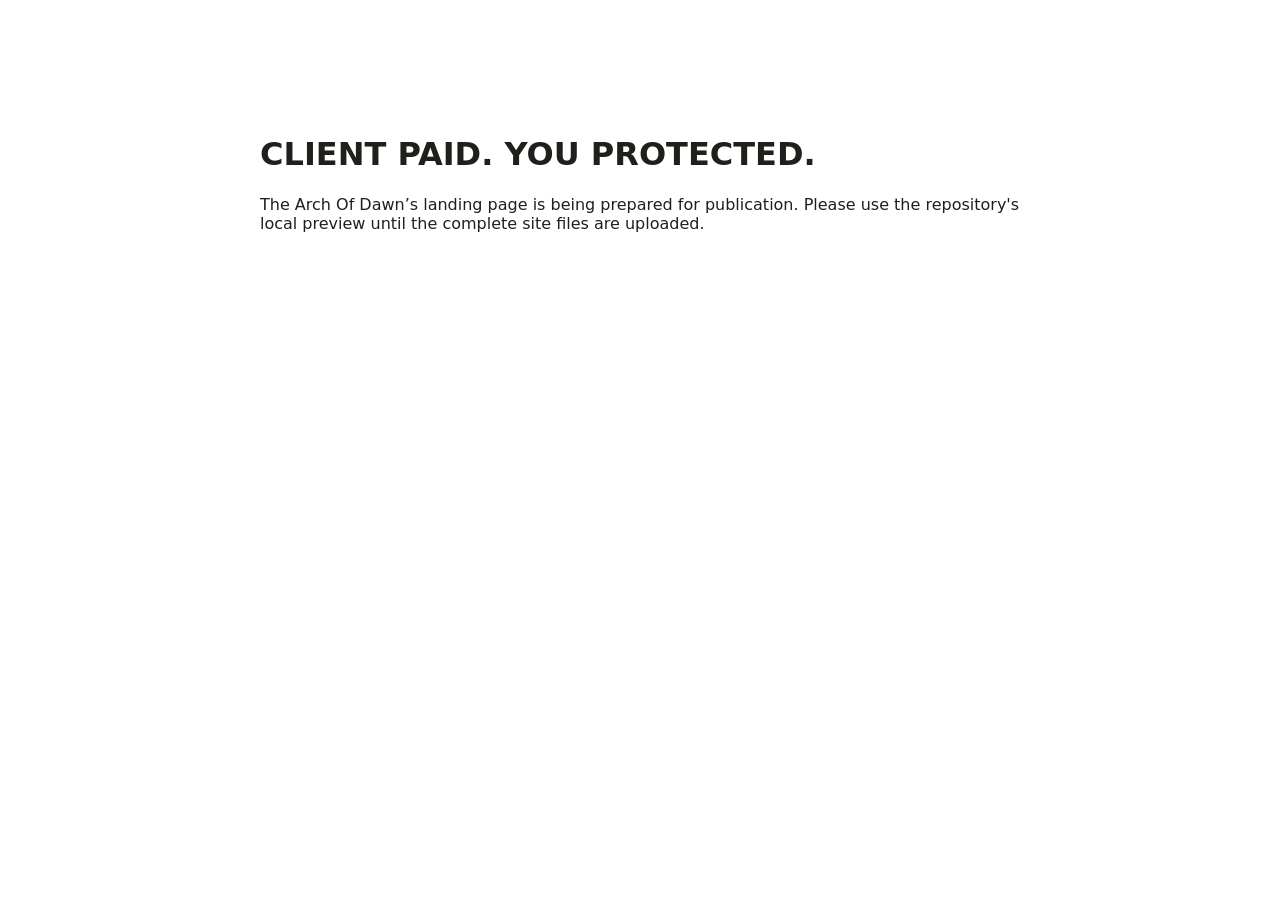
==== public/index.html @ 4920f7f8 "Add temporary landing page shell" ====
<!doctype html>
<html lang="en-IN"><head><meta charset="utf-8"><meta name="viewport" content="width=device-width,initial-scale=1"><meta name="theme-color" content="#211f1c"><meta name="robots" content="noindex,nofollow"><title>CLIENT PAID. YOU PROTECTED. | The Arch Of Dawn</title><meta name="description" content="A practical payment and scope-creep toolkit for Indian freelancers. Preview only until checkout and policies are configured."><link rel="icon" href="assets/favicon.svg" type="image/svg+xml"><link rel="stylesheet" href="styles.css"></head><body><main style="max-width:760px;margin:10vh auto;padding:24px;font-family:system-ui;color:#211f1c"><h1>CLIENT PAID. YOU PROTECTED.</h1><p>The Arch Of Dawn’s landing page is being prepared for publication. Please use the repository's local preview until the complete site files are uploaded.</p></main></body></html>
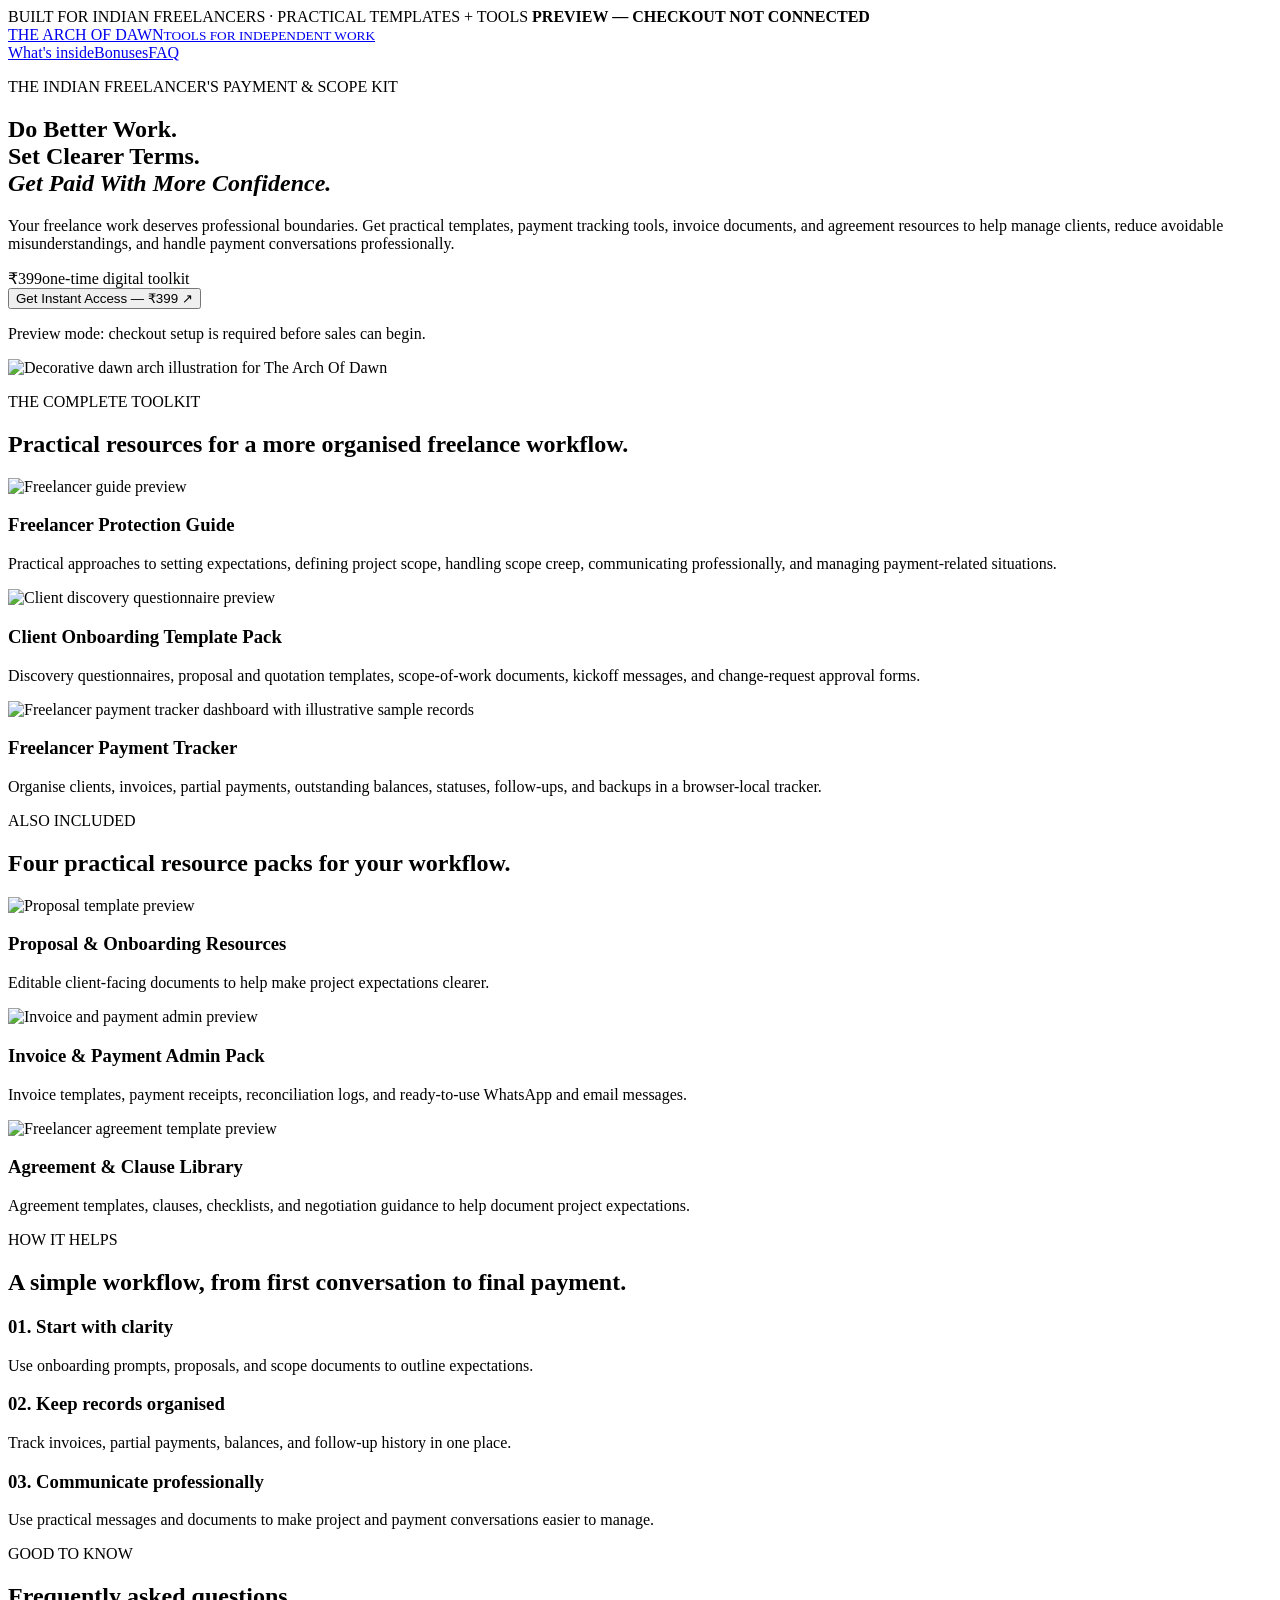
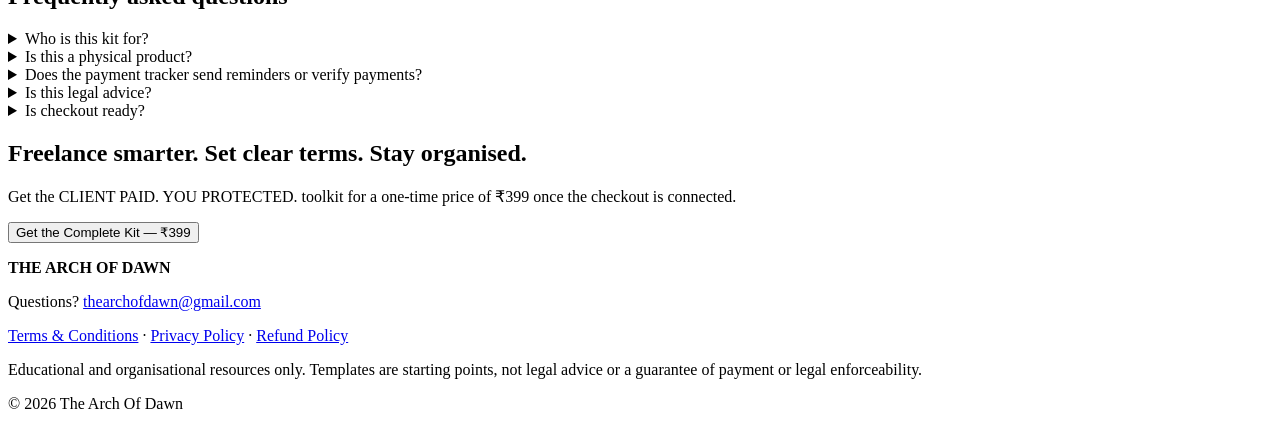
==== commit 024ebfb6: "Publish sales landing page structure and product content" ====
--- a/public/index.html
+++ b/public/index.html
@@ -1,2 +1,2 @@
 <!doctype html>
-<html lang="en-IN"><head><meta charset="utf-8"><meta name="viewport" content="width=device-width,initial-scale=1"><meta name="theme-color" content="#211f1c"><meta name="robots" content="noindex,nofollow"><title>CLIENT PAID. YOU PROTECTED. | The Arch Of Dawn</title><meta name="description" content="A practical payment and scope-creep toolkit for Indian freelancers. Preview only until checkout and policies are configured."><link rel="icon" href="assets/favicon.svg" type="image/svg+xml"><link rel="stylesheet" href="styles.css"></head><body><main style="max-width:760px;margin:10vh auto;padding:24px;font-family:system-ui;color:#211f1c"><h1>CLIENT PAID. YOU PROTECTED.</h1><p>The Arch Of Dawn’s landing page is being prepared for publication. Please use the repository's local preview until the complete site files are uploaded.</p></main></body></html>
+<html lang="en-IN"><head><meta charset="utf-8"><meta name="viewport" content="width=device-width, initial-scale=1"><meta name="theme-color" content="#211f1c"><meta name="robots" content="noindex, nofollow"><meta name="description" content="Practical payment and scope tools for Indian freelancers: a guide, editable templates, a local-first tracker, invoices and agreement resources. ₹399."><title>CLIENT PAID. YOU PROTECTED. | The Arch Of Dawn</title><link rel="icon" href="assets/favicon.svg" type="image/svg+xml"><link rel="stylesheet" href="styles.css"><script src="app.js" defer></script></head><body><div class="announcement">BUILT FOR INDIAN FREELANCERS · PRACTICAL TEMPLATES + TOOLS <strong>PREVIEW — CHECKOUT NOT CONNECTED</strong></div><header class="site-header"><div class="container nav-wrap"><a class="wordmark" href="#top"><span class="wordmark-text"><span>THE ARCH OF DAWN</span><small>TOOLS FOR INDEPENDENT WORK</small></span></a><nav class="primary-nav"><a href="#inside">What's inside</a><a href="#bonuses">Bonuses</a><a href="#faq">FAQ</a></nav></div></header><main id="top"><section class="hero section-paper"><div class="container hero-grid"><div class="hero-copy"><p class="eyebrow">THE INDIAN FREELANCER'S PAYMENT &amp; SCOPE KIT</p><h1>Do Better Work.<br>Set Clearer Terms.<br><em>Get Paid With More Confidence.</em></h1><p class="hero-lede">Your freelance work deserves professional boundaries. Get practical templates, payment tracking tools, invoice documents, and agreement resources to help manage clients, reduce avoidable misunderstandings, and handle payment conversations professionally.</p><div class="price-line"><span class="price">₹399</span><span class="price-caption">one-time digital toolkit</span></div><button class="button button-amber" type="button" data-purchase>Get Instant Access — ₹399 ↗</button><p class="checkout-note">Preview mode: checkout setup is required before sales can begin.</p></div><div class="hero-art"><img src="assets/dawn-arch-hero.webp" alt="Decorative dawn arch illustration for The Arch Of Dawn" loading="eager"></div></div></section><section class="section-paper" id="inside"><div class="container"><p class="eyebrow">THE COMPLETE TOOLKIT</p><h2>Practical resources for a more organised freelance workflow.</h2><div class="product-grid"><article class="product-card"><img src="assets/ebook-cover-01.webp" alt="Freelancer guide preview" loading="lazy"><h3>Freelancer Protection Guide</h3><p>Practical approaches to setting expectations, defining project scope, handling scope creep, communicating professionally, and managing payment-related situations.</p></article><article class="product-card"><img src="assets/discovery-1.webp" alt="Client discovery questionnaire preview" loading="lazy"><h3>Client Onboarding Template Pack</h3><p>Discovery questionnaires, proposal and quotation templates, scope-of-work documents, kickoff messages, and change-request approval forms.</p></article><article class="product-card"><img src="assets/tracker-dashboard.webp" alt="Freelancer payment tracker dashboard with illustrative sample records" loading="lazy"><h3>Freelancer Payment Tracker</h3><p>Organise clients, invoices, partial payments, outstanding balances, statuses, follow-ups, and backups in a browser-local tracker.</p></article></div></div></section><section class="section-paper" id="bonuses"><div class="container"><p class="eyebrow">ALSO INCLUDED</p><h2>Four practical resource packs for your workflow.</h2><div class="product-grid"><article class="product-card"><img src="assets/proposal-1.webp" alt="Proposal template preview" loading="lazy"><h3>Proposal &amp; Onboarding Resources</h3><p>Editable client-facing documents to help make project expectations clearer.</p></article><article class="product-card"><img src="assets/invoice-1.webp" alt="Invoice and payment admin preview" loading="lazy"><h3>Invoice &amp; Payment Admin Pack</h3><p>Invoice templates, payment receipts, reconciliation logs, and ready-to-use WhatsApp and email messages.</p></article><article class="product-card"><img src="assets/agreement-1.webp" alt="Freelancer agreement template preview" loading="lazy"><h3>Agreement &amp; Clause Library</h3><p>Agreement templates, clauses, checklists, and negotiation guidance to help document project expectations.</p></article></div></div></section><section class="section-paper"><div class="container"><p class="eyebrow">HOW IT HELPS</p><h2>A simple workflow, from first conversation to final payment.</h2><div class="steps"><article><h3>01. Start with clarity</h3><p>Use onboarding prompts, proposals, and scope documents to outline expectations.</p></article><article><h3>02. Keep records organised</h3><p>Track invoices, partial payments, balances, and follow-up history in one place.</p></article><article><h3>03. Communicate professionally</h3><p>Use practical messages and documents to make project and payment conversations easier to manage.</p></article></div></div></section><section class="section-paper" id="faq"><div class="container"><p class="eyebrow">GOOD TO KNOW</p><h2>Frequently asked questions</h2><details><summary>Who is this kit for?</summary><p>Indian freelancers and independent service providers who want a more structured approach to client communication, scope, invoices, and payment records.</p></details><details><summary>Is this a physical product?</summary><p>No. This is a digital toolkit intended for download after a verified purchase flow has been set up.</p></details><details><summary>Does the payment tracker send reminders or verify payments?</summary><p>No. It helps you record information and prepare reminder text. It does not send messages, verify payments, or provide cloud sync.</p></details><details><summary>Is this legal advice?</summary><p>No. Agreement templates and clause resources are educational starting points, not personalised legal advice or a guarantee of enforceability.</p></details><details><summary>Is checkout ready?</summary><p>Not yet. The landing page is a preview while the hosted checkout, delivery process, and policies are being configured. Do not attempt to purchase through this preview.</p></details></div></section><section class="final-cta section-paper"><div class="container"><h2>Freelance smarter. Set clear terms. Stay organised.</h2><p>Get the CLIENT PAID. YOU PROTECTED. toolkit for a one-time price of ₹399 once the checkout is connected.</p><button class="button button-amber" type="button" data-purchase>Get the Complete Kit — ₹399</button></div></section></main><footer class="site-footer"><div class="container"><p><strong>THE ARCH OF DAWN</strong></p><p>Questions? <a href="mailto:thearchofdawn@gmail.com">thearchofdawn@gmail.com</a></p><p><a href="policies/terms.html">Terms &amp; Conditions</a> · <a href="policies/privacy.html">Privacy Policy</a> · <a href="policies/refunds.html">Refund Policy</a></p><p class="small">Educational and organisational resources only. Templates are starting points, not legal advice or a guarantee of payment or legal enforceability.</p><p class="small">© 2026 The Arch Of Dawn</p></div></footer></body></html>
--- a/public/styles.css
+++ b/public/styles.css
@@ -0,0 +1 @@
+/* Temporary publication shell; complete website assets will replace this file. */
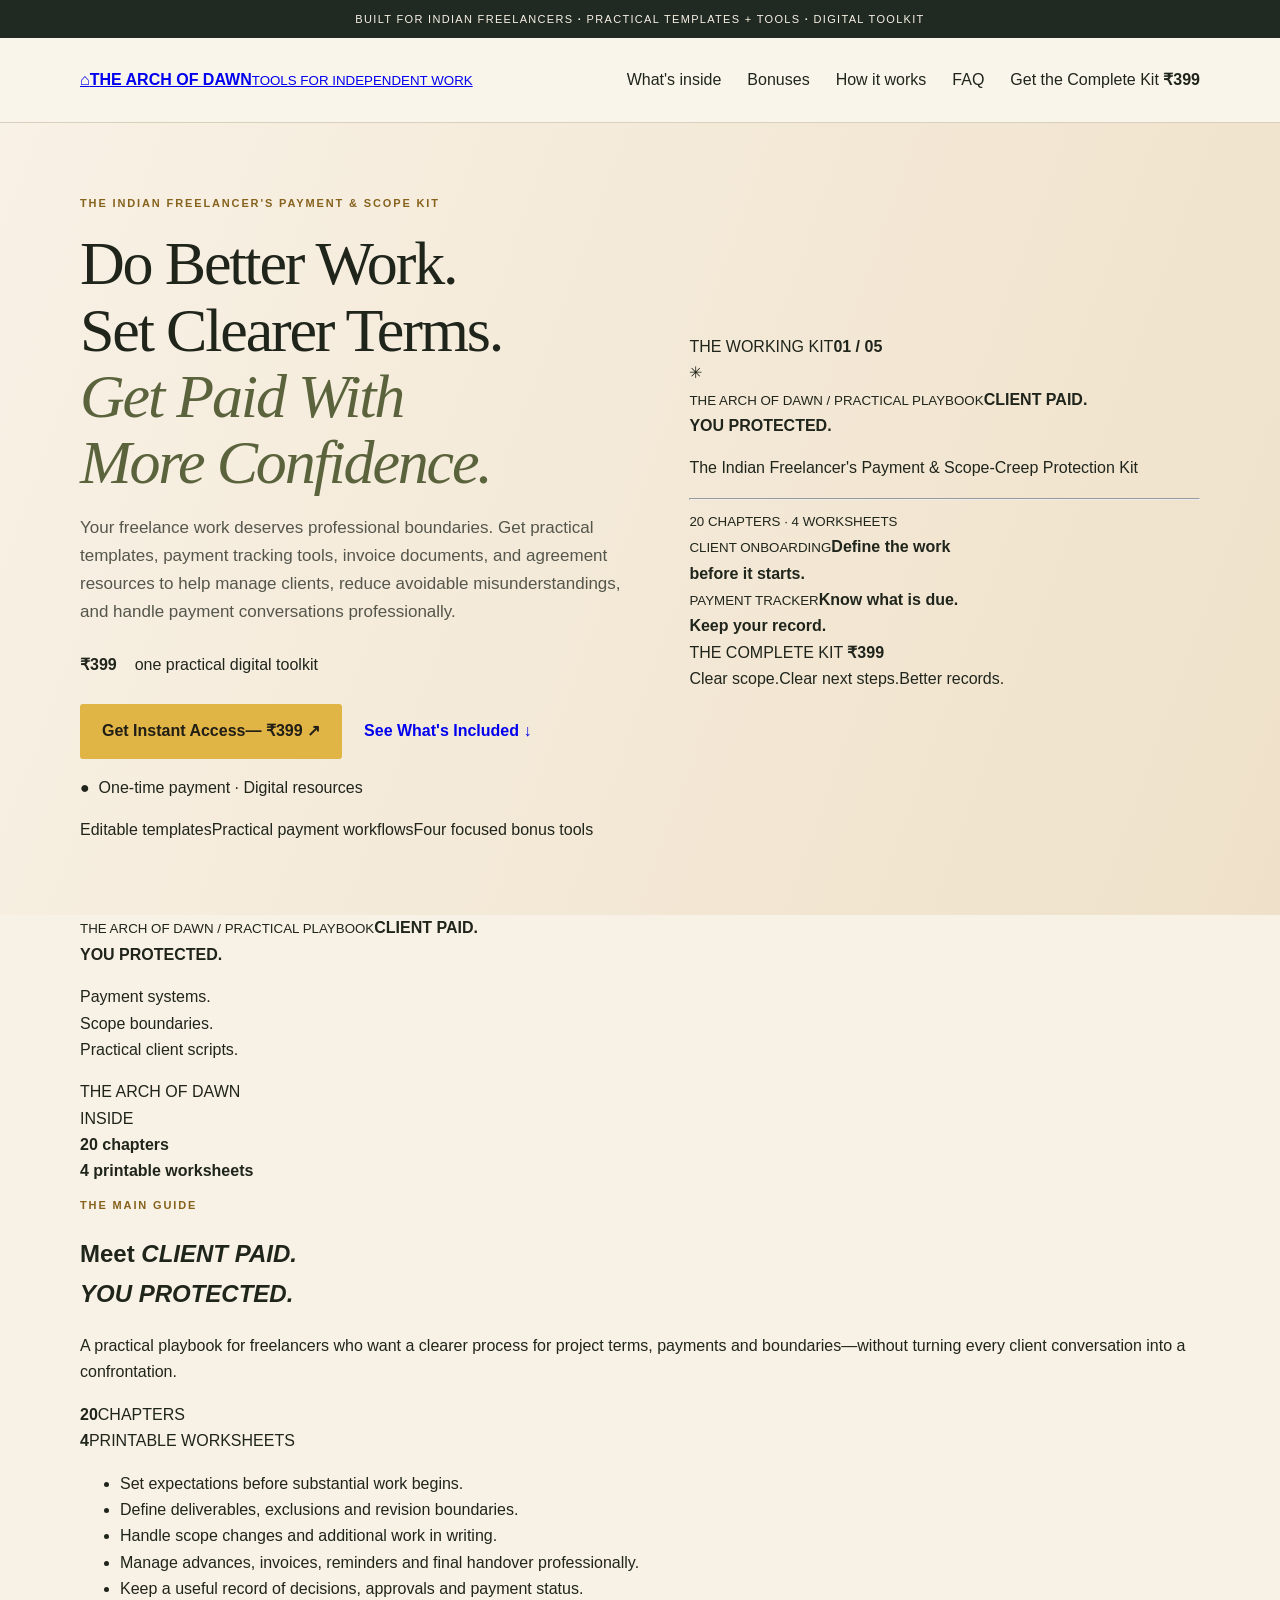
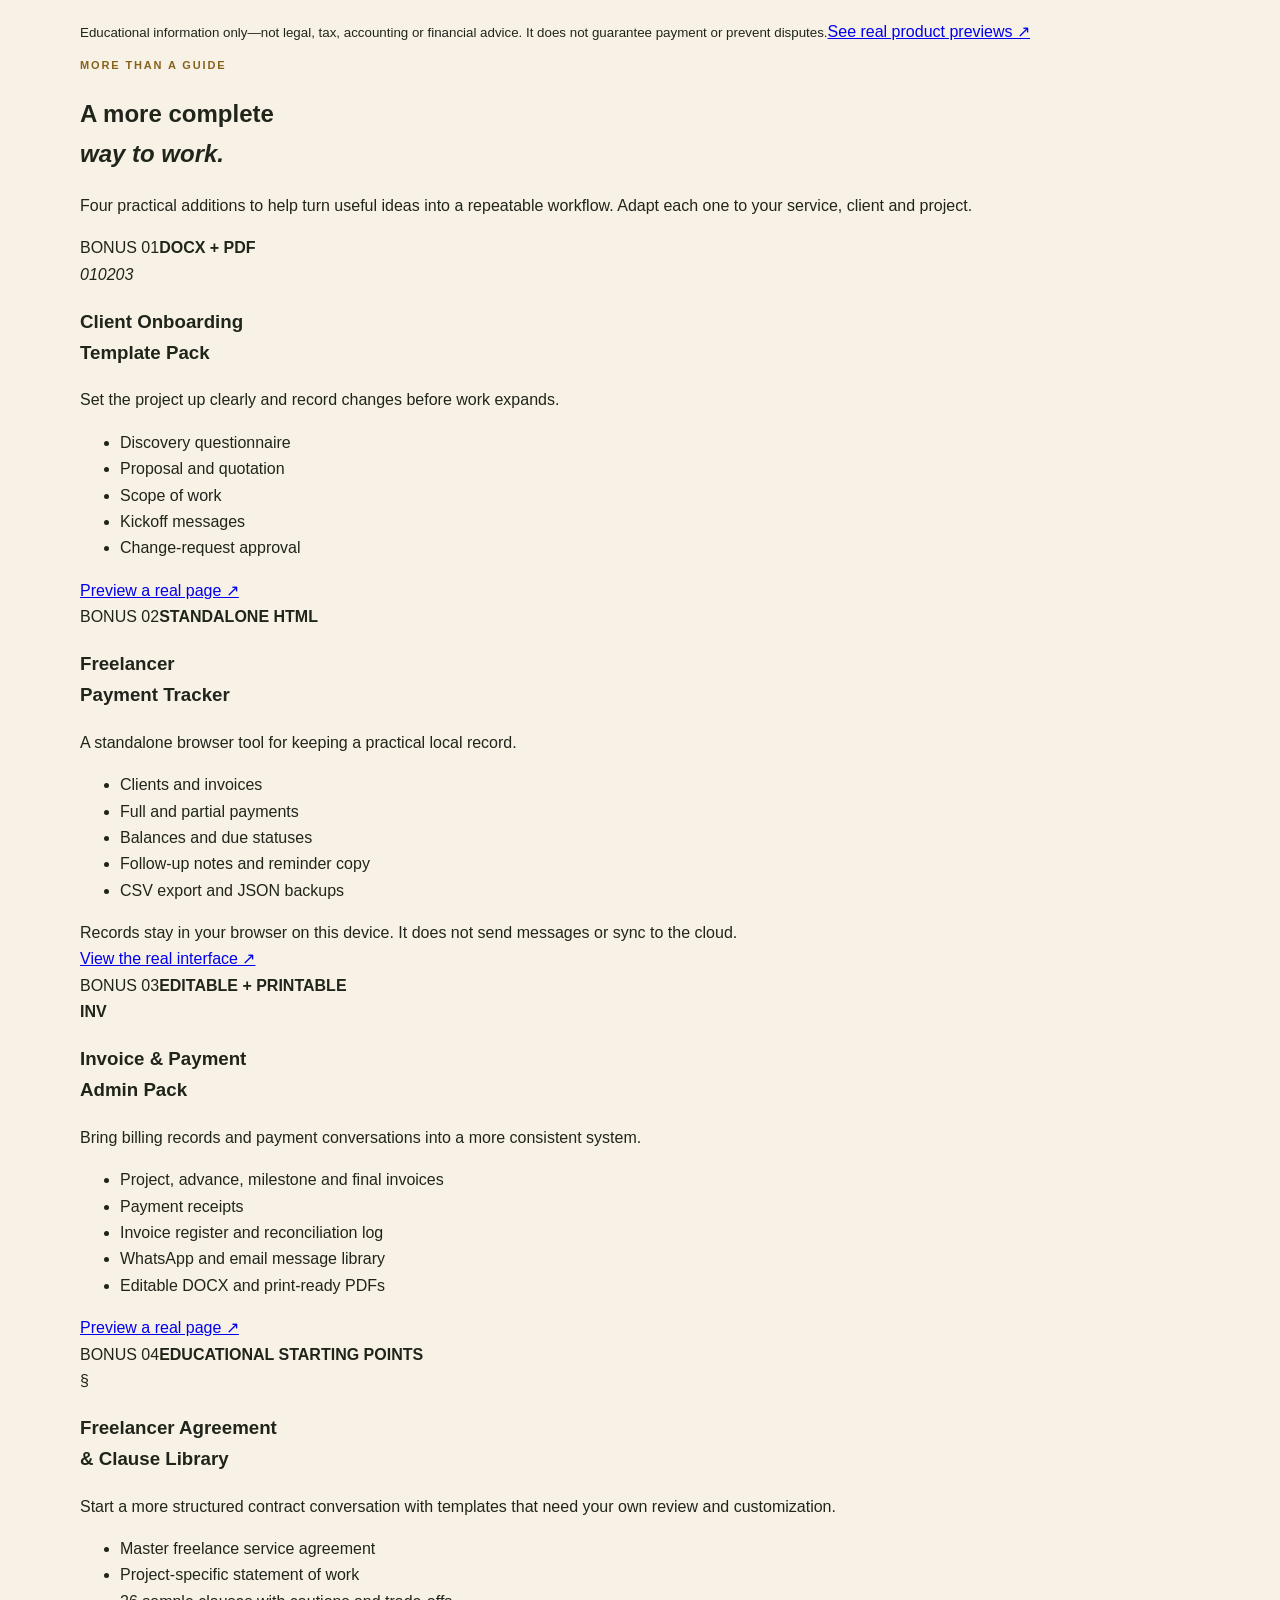
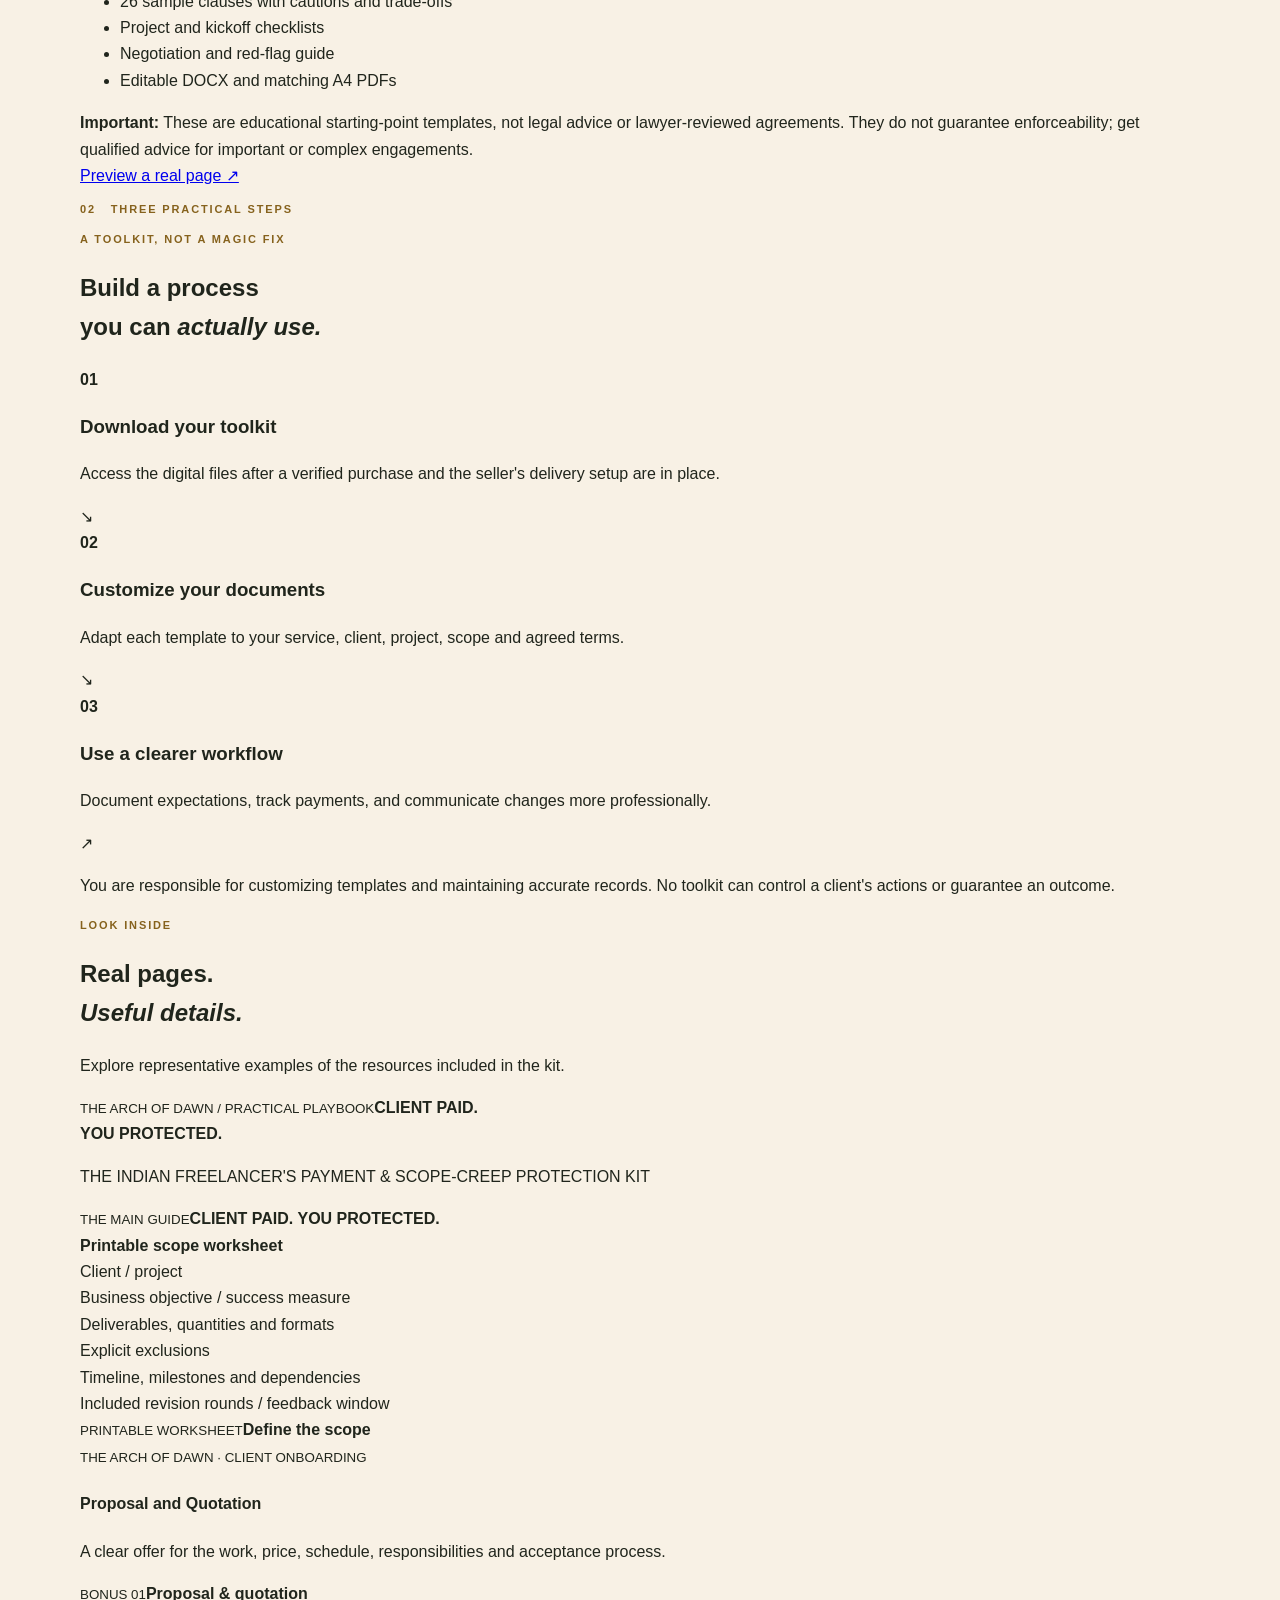
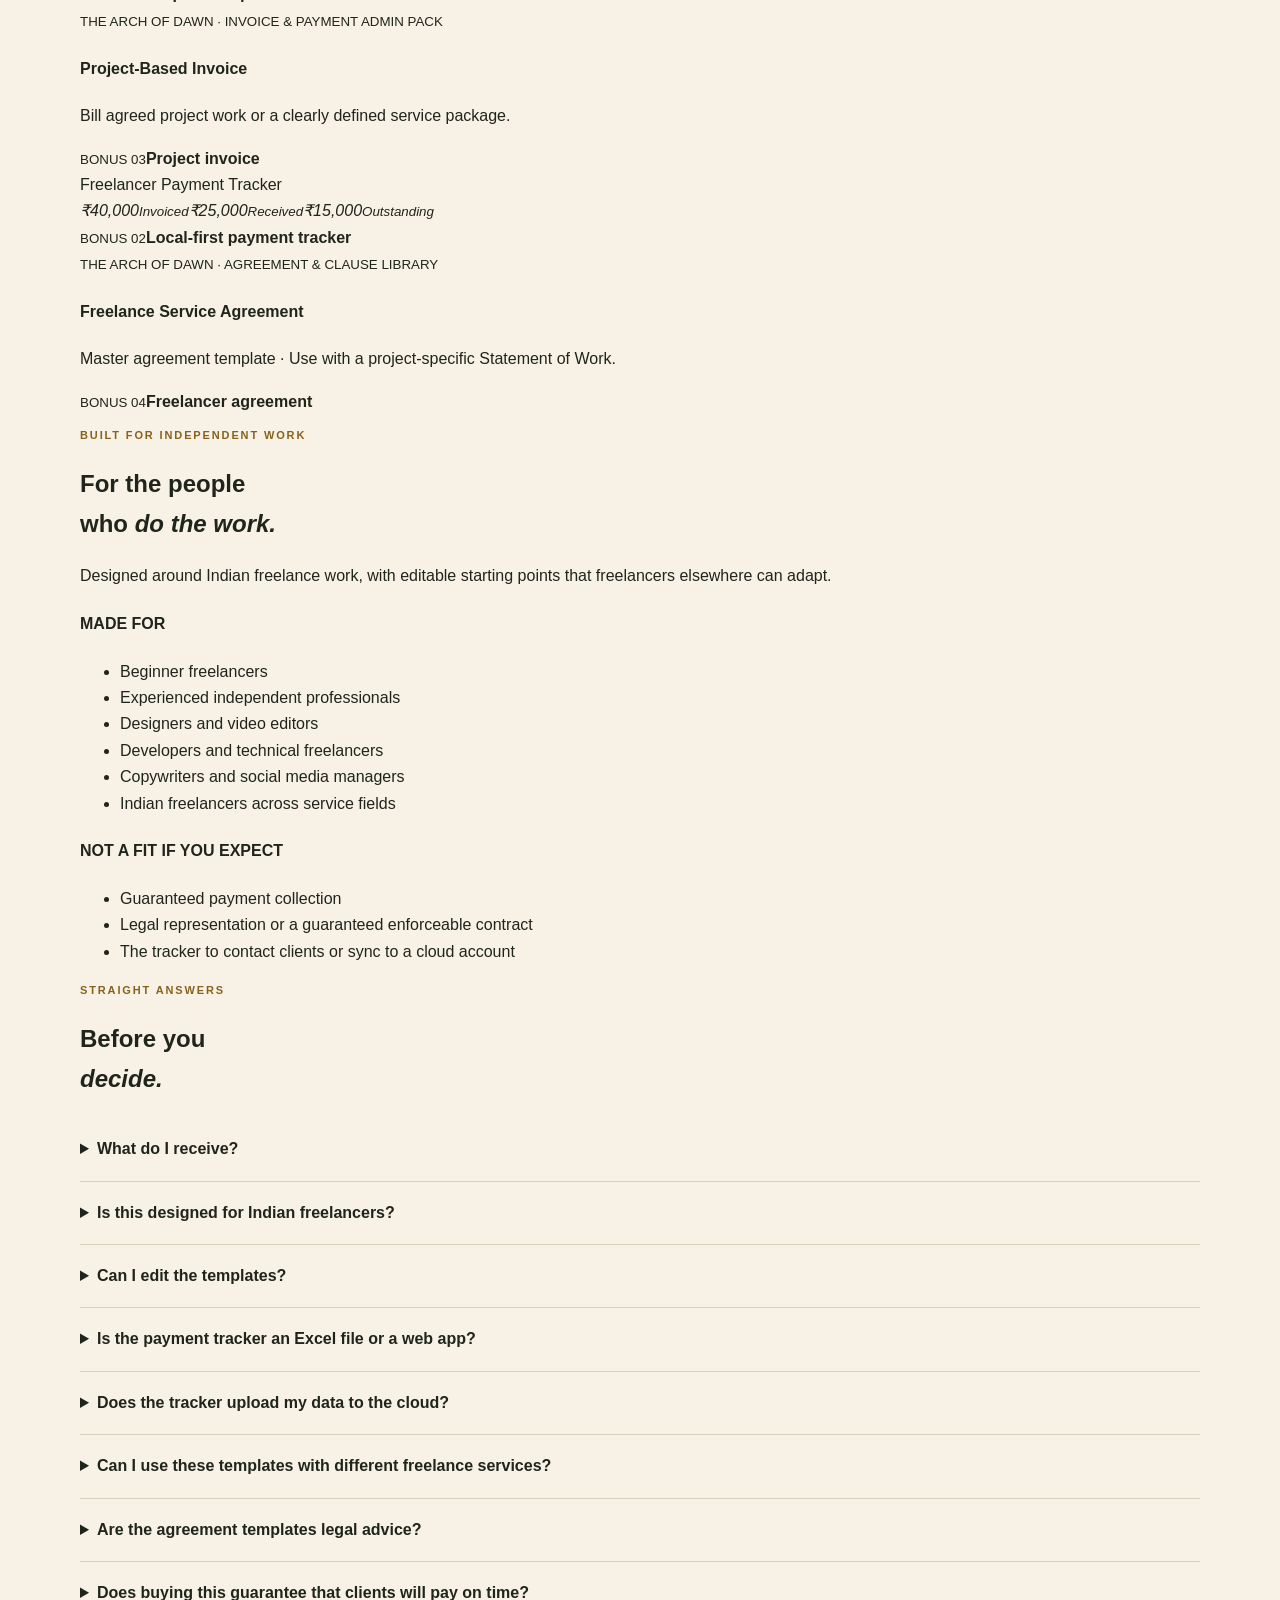
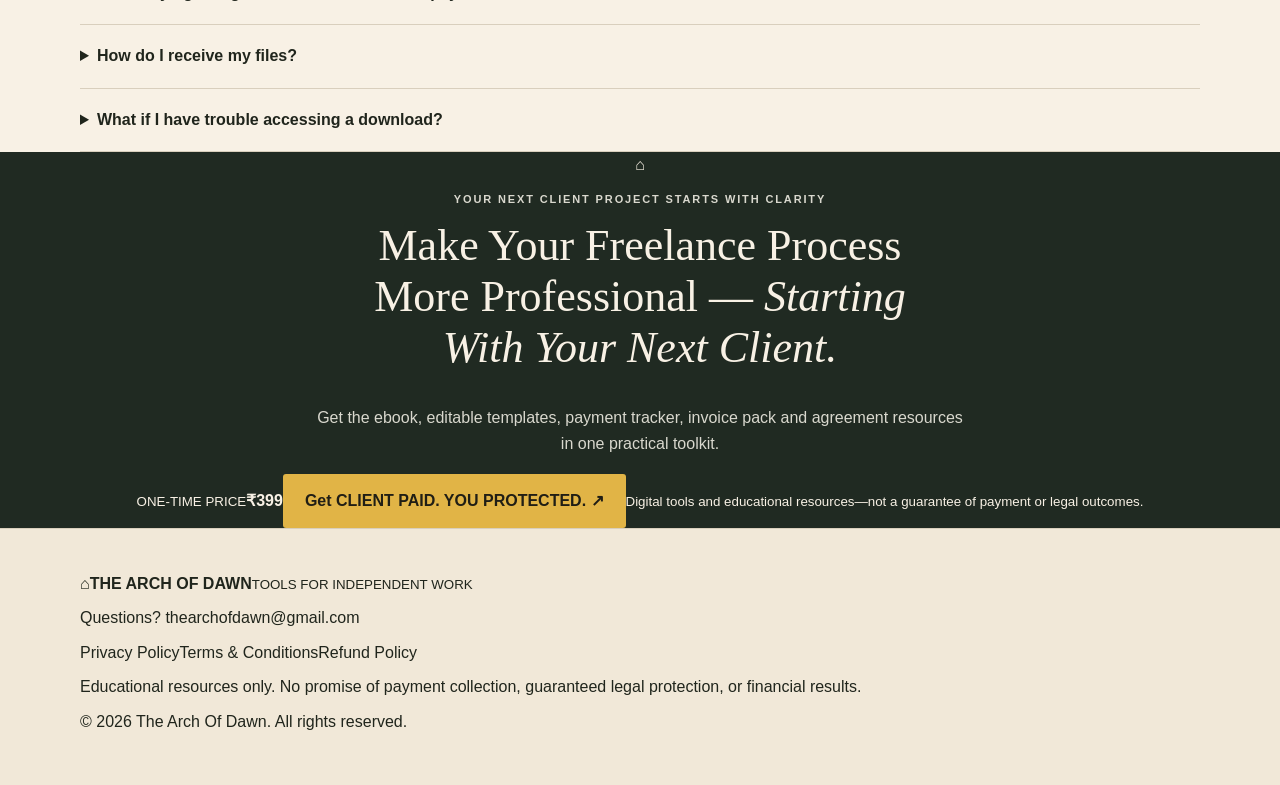
==== commit 7fbf8096: "Rebuild landing page to match Manus design" ====
--- a/public/index.html
+++ b/public/index.html
@@ -1,2 +1,37 @@
 <!doctype html>
-<html lang="en-IN"><head><meta charset="utf-8"><meta name="viewport" content="width=device-width, initial-scale=1"><meta name="theme-color" content="#211f1c"><meta name="robots" content="noindex, nofollow"><meta name="description" content="Practical payment and scope tools for Indian freelancers: a guide, editable templates, a local-first tracker, invoices and agreement resources. ₹399."><title>CLIENT PAID. YOU PROTECTED. | The Arch Of Dawn</title><link rel="icon" href="assets/favicon.svg" type="image/svg+xml"><link rel="stylesheet" href="styles.css"><script src="app.js" defer></script></head><body><div class="announcement">BUILT FOR INDIAN FREELANCERS · PRACTICAL TEMPLATES + TOOLS <strong>PREVIEW — CHECKOUT NOT CONNECTED</strong></div><header class="site-header"><div class="container nav-wrap"><a class="wordmark" href="#top"><span class="wordmark-text"><span>THE ARCH OF DAWN</span><small>TOOLS FOR INDEPENDENT WORK</small></span></a><nav class="primary-nav"><a href="#inside">What's inside</a><a href="#bonuses">Bonuses</a><a href="#faq">FAQ</a></nav></div></header><main id="top"><section class="hero section-paper"><div class="container hero-grid"><div class="hero-copy"><p class="eyebrow">THE INDIAN FREELANCER'S PAYMENT &amp; SCOPE KIT</p><h1>Do Better Work.<br>Set Clearer Terms.<br><em>Get Paid With More Confidence.</em></h1><p class="hero-lede">Your freelance work deserves professional boundaries. Get practical templates, payment tracking tools, invoice documents, and agreement resources to help manage clients, reduce avoidable misunderstandings, and handle payment conversations professionally.</p><div class="price-line"><span class="price">₹399</span><span class="price-caption">one-time digital toolkit</span></div><button class="button button-amber" type="button" data-purchase>Get Instant Access — ₹399 ↗</button><p class="checkout-note">Preview mode: checkout setup is required before sales can begin.</p></div><div class="hero-art"><img src="assets/dawn-arch-hero.webp" alt="Decorative dawn arch illustration for The Arch Of Dawn" loading="eager"></div></div></section><section class="section-paper" id="inside"><div class="container"><p class="eyebrow">THE COMPLETE TOOLKIT</p><h2>Practical resources for a more organised freelance workflow.</h2><div class="product-grid"><article class="product-card"><img src="assets/ebook-cover-01.webp" alt="Freelancer guide preview" loading="lazy"><h3>Freelancer Protection Guide</h3><p>Practical approaches to setting expectations, defining project scope, handling scope creep, communicating professionally, and managing payment-related situations.</p></article><article class="product-card"><img src="assets/discovery-1.webp" alt="Client discovery questionnaire preview" loading="lazy"><h3>Client Onboarding Template Pack</h3><p>Discovery questionnaires, proposal and quotation templates, scope-of-work documents, kickoff messages, and change-request approval forms.</p></article><article class="product-card"><img src="assets/tracker-dashboard.webp" alt="Freelancer payment tracker dashboard with illustrative sample records" loading="lazy"><h3>Freelancer Payment Tracker</h3><p>Organise clients, invoices, partial payments, outstanding balances, statuses, follow-ups, and backups in a browser-local tracker.</p></article></div></div></section><section class="section-paper" id="bonuses"><div class="container"><p class="eyebrow">ALSO INCLUDED</p><h2>Four practical resource packs for your workflow.</h2><div class="product-grid"><article class="product-card"><img src="assets/proposal-1.webp" alt="Proposal template preview" loading="lazy"><h3>Proposal &amp; Onboarding Resources</h3><p>Editable client-facing documents to help make project expectations clearer.</p></article><article class="product-card"><img src="assets/invoice-1.webp" alt="Invoice and payment admin preview" loading="lazy"><h3>Invoice &amp; Payment Admin Pack</h3><p>Invoice templates, payment receipts, reconciliation logs, and ready-to-use WhatsApp and email messages.</p></article><article class="product-card"><img src="assets/agreement-1.webp" alt="Freelancer agreement template preview" loading="lazy"><h3>Agreement &amp; Clause Library</h3><p>Agreement templates, clauses, checklists, and negotiation guidance to help document project expectations.</p></article></div></div></section><section class="section-paper"><div class="container"><p class="eyebrow">HOW IT HELPS</p><h2>A simple workflow, from first conversation to final payment.</h2><div class="steps"><article><h3>01. Start with clarity</h3><p>Use onboarding prompts, proposals, and scope documents to outline expectations.</p></article><article><h3>02. Keep records organised</h3><p>Track invoices, partial payments, balances, and follow-up history in one place.</p></article><article><h3>03. Communicate professionally</h3><p>Use practical messages and documents to make project and payment conversations easier to manage.</p></article></div></div></section><section class="section-paper" id="faq"><div class="container"><p class="eyebrow">GOOD TO KNOW</p><h2>Frequently asked questions</h2><details><summary>Who is this kit for?</summary><p>Indian freelancers and independent service providers who want a more structured approach to client communication, scope, invoices, and payment records.</p></details><details><summary>Is this a physical product?</summary><p>No. This is a digital toolkit intended for download after a verified purchase flow has been set up.</p></details><details><summary>Does the payment tracker send reminders or verify payments?</summary><p>No. It helps you record information and prepare reminder text. It does not send messages, verify payments, or provide cloud sync.</p></details><details><summary>Is this legal advice?</summary><p>No. Agreement templates and clause resources are educational starting points, not personalised legal advice or a guarantee of enforceability.</p></details><details><summary>Is checkout ready?</summary><p>Not yet. The landing page is a preview while the hosted checkout, delivery process, and policies are being configured. Do not attempt to purchase through this preview.</p></details></div></section><section class="final-cta section-paper"><div class="container"><h2>Freelance smarter. Set clear terms. Stay organised.</h2><p>Get the CLIENT PAID. YOU PROTECTED. toolkit for a one-time price of ₹399 once the checkout is connected.</p><button class="button button-amber" type="button" data-purchase>Get the Complete Kit — ₹399</button></div></section></main><footer class="site-footer"><div class="container"><p><strong>THE ARCH OF DAWN</strong></p><p>Questions? <a href="mailto:thearchofdawn@gmail.com">thearchofdawn@gmail.com</a></p><p><a href="policies/terms.html">Terms &amp; Conditions</a> · <a href="policies/privacy.html">Privacy Policy</a> · <a href="policies/refunds.html">Refund Policy</a></p><p class="small">Educational and organisational resources only. Templates are starting points, not legal advice or a guarantee of payment or legal enforceability.</p><p class="small">© 2026 The Arch Of Dawn</p></div></footer></body></html>+<html lang="en-IN"><head><meta charset="utf-8"><meta name="viewport" content="width=device-width,initial-scale=1"><meta name="theme-color" content="#f8f5ef"><meta name="description" content="CLIENT PAID. YOU PROTECTED. A practical payment, scope and client-workflow toolkit for Indian freelancers. ₹399 one-time."><title>CLIENT PAID. YOU PROTECTED. — The Arch Of Dawn</title><link rel="preconnect" href="https://fonts.googleapis.com"><link rel="preconnect" href="https://fonts.gstatic.com" crossorigin><link href="https://fonts.googleapis.com/css2?family=DM+Sans:wght@400;500;600;700&family=Playfair+Display:ital,wght@0,400;0,500;0,600;1,400;1,500&display=swap" rel="stylesheet"><link rel="stylesheet" href="styles.css"><script src="app.js" defer></script></head><body>
+<div class="announcement"><i></i> BUILT FOR INDIAN FREELANCERS <b>·</b> PRACTICAL TEMPLATES + TOOLS <b>·</b> DIGITAL TOOLKIT</div>
+<header class="site-header"><div class="container nav-wrap"><a class="brand" href="#top"><span class="brand-icon">⌂</span><span><strong>THE ARCH OF DAWN</strong><small>TOOLS FOR INDEPENDENT WORK</small></span></a><nav class="primary-nav"><a href="#inside">What's inside</a><a href="#bonuses">Bonuses</a><a href="#how">How it works</a><a href="#faq">FAQ</a><a class="nav-cta" href="#buy">Get the Complete Kit <b>₹399</b></a></nav></div></header>
+<main id="top">
+<section class="hero"><div class="container hero-grid"><div class="hero-copy"><p class="eyebrow"><i></i> THE INDIAN FREELANCER'S PAYMENT &amp; SCOPE KIT</p><h1>Do Better Work.<br>Set Clearer Terms.<br><em>Get Paid With<br>More Confidence.</em></h1><p class="hero-lede">Your freelance work deserves professional boundaries. Get practical templates, payment tracking tools, invoice documents, and agreement resources to help manage clients, reduce avoidable misunderstandings, and handle payment conversations professionally.</p><div class="price-line"><strong>₹399</strong><span>one practical digital toolkit</span></div><div class="hero-actions"><a class="button button-amber" data-purchase href="https://superprofile.bio/vp/client-paid--you-protected--%E2%80%94-freelancer-protection-kit?checkout=true">Get Instant Access <b>— ₹399 ↗</b></a><a class="button button-outline" href="#inside">See What's Included ↓</a></div><p class="micro-proof">● &nbsp;One-time payment · Digital resources</p><div class="hero-tags"><span>Editable templates</span><span>Practical payment workflows</span><span>Four focused bonus tools</span></div></div>
+<div class="hero-visual"><div class="visual-top"><span>THE WORKING KIT</span><b>01 / 05</b></div><div class="arch-art"><div class="arch-sun"></div><div class="arch-plant">✳</div></div><div class="mock-book"><small>THE ARCH OF DAWN / PRACTICAL PLAYBOOK</small><strong>CLIENT PAID.<br>YOU PROTECTED.</strong><p>The Indian Freelancer's Payment &amp; Scope-Creep Protection Kit</p><hr><small>20 CHAPTERS · 4 WORKSHEETS</small></div><div class="mini-doc doc-left"><small>CLIENT ONBOARDING</small><b>Define the work<br>before it starts.</b><div class="lines"></div><div class="lines short"></div></div><div class="mini-doc doc-right"><small>PAYMENT TRACKER</small><b>Know what is due.<br>Keep your record.</b><div class="fake-table"><i></i><i></i><i></i><i></i></div></div><div class="price-sticker">THE COMPLETE KIT <b>₹399</b></div><div class="visual-bottom"><span>Clear scope.</span><span>Clear next steps.</span><span>Better records.</span></div></div></div></section>
+<section class="guide section"><div class="container guide-grid"><div class="guide-art"><div class="guide-circle"></div><div class="guide-book"><small>THE ARCH OF DAWN / PRACTICAL PLAYBOOK</small><strong>CLIENT PAID.<br>YOU PROTECTED.</strong><p>Payment systems.<br>Scope boundaries.<br>Practical client scripts.</p><span>THE ARCH OF DAWN</span></div><div class="guide-label">INSIDE<br><b>20 chapters<br>4 printable worksheets</b></div></div><div class="guide-copy"><p class="eyebrow"><i></i> THE MAIN GUIDE</p><h2>Meet <em>CLIENT PAID.<br>YOU PROTECTED.</em></h2><p>A practical playbook for freelancers who want a clearer process for project terms, payments and boundaries—without turning every client conversation into a confrontation.</p><div class="stats"><div><b>20</b><span>CHAPTERS</span></div><div><b>4</b><span>PRINTABLE WORKSHEETS</span></div></div><ul class="check-list"><li>Set expectations before substantial work begins.</li><li>Define deliverables, exclusions and revision boundaries.</li><li>Handle scope changes and additional work in writing.</li><li>Manage advances, invoices, reminders and final handover professionally.</li><li>Keep a useful record of decisions, approvals and payment status.</li></ul><small class="disclaimer">Educational information only—not legal, tax, accounting or financial advice. It does not guarantee payment or prevent disputes.</small><a class="text-link" href="#previews">See real product previews ↗</a></div></div></section>
+<section class="section bonus-section" id="inside"><div class="container"><div class="section-heading"><div><p class="eyebrow"><i></i> MORE THAN A GUIDE</p><h2>A more complete<br><em>way to work.</em></h2></div><p>Four practical additions to help turn useful ideas into a repeatable workflow. Adapt each one to your service, client and project.</p></div><div class="bonus-grid">
+<article class="bonus-card"><div class="card-top"><span>BONUS 01</span><b>DOCX + PDF</b></div><div class="icon-art paper-stack"><i>01</i><i>02</i><i>03</i></div><h3>Client Onboarding<br>Template Pack</h3><p>Set the project up clearly and record changes before work expands.</p><ul><li>Discovery questionnaire</li><li>Proposal and quotation</li><li>Scope of work</li><li>Kickoff messages</li><li>Change-request approval</li></ul><a class="text-link" href="#previews">Preview a real page ↗</a></article>
+<article class="bonus-card"><div class="card-top"><span>BONUS 02</span><b>STANDALONE HTML</b></div><div class="icon-art bars"><i></i><i></i><i></i></div><h3>Freelancer<br>Payment Tracker</h3><p>A standalone browser tool for keeping a practical local record.</p><ul><li>Clients and invoices</li><li>Full and partial payments</li><li>Balances and due statuses</li><li>Follow-up notes and reminder copy</li><li>CSV export and JSON backups</li></ul><div class="card-note">Records stay in your browser on this device. It does not send messages or sync to the cloud.</div><a class="text-link" href="#previews">View the real interface ↗</a></article>
+<article class="bonus-card"><div class="card-top"><span>BONUS 03</span><b>EDITABLE + PRINTABLE</b></div><div class="icon-art invoice-art"><b>INV</b><i></i><i></i><i></i></div><h3>Invoice &amp; Payment<br>Admin Pack</h3><p>Bring billing records and payment conversations into a more consistent system.</p><ul><li>Project, advance, milestone and final invoices</li><li>Payment receipts</li><li>Invoice register and reconciliation log</li><li>WhatsApp and email message library</li><li>Editable DOCX and print-ready PDFs</li></ul><a class="text-link" href="#previews">Preview a real page ↗</a></article>
+<article class="bonus-card bonus-wide"><div class="card-top"><span>BONUS 04</span><b>EDUCATIONAL STARTING POINTS</b></div><div class="wide-content"><div><div class="icon-art clause-art">§ <i></i><i></i></div><h3>Freelancer Agreement<br>&amp; Clause Library</h3><p>Start a more structured contract conversation with templates that need your own review and customization.</p></div><ul><li>Master freelance service agreement</li><li>Project-specific statement of work</li><li>26 sample clauses with cautions and trade-offs</li><li>Project and kickoff checklists</li><li>Negotiation and red-flag guide</li><li>Editable DOCX and matching A4 PDFs</li></ul></div><div class="important"><b>Important:</b> These are educational starting-point templates, not legal advice or lawyer-reviewed agreements. They do not guarantee enforceability; get qualified advice for important or complex engagements.</div><a class="text-link" href="#previews">Preview a real page ↗</a></article></div></div></section>
+<section class="how-section section" id="how"><div class="container"><div class="how-head"><div><p class="eyebrow">02 &nbsp; THREE PRACTICAL STEPS</p><p class="eyebrow light">A TOOLKIT, NOT A MAGIC FIX</p></div><h2>Build a process<br>you can <em>actually use.</em></h2></div><div class="step-row"><b>01</b><div><h3>Download your toolkit</h3><p>Access the digital files after a verified purchase and the seller's delivery setup are in place.</p></div><span>↘</span></div><div class="step-row"><b>02</b><div><h3>Customize your documents</h3><p>Adapt each template to your service, client, project, scope and agreed terms.</p></div><span>↘</span></div><div class="step-row"><b>03</b><div><h3>Use a clearer workflow</h3><p>Document expectations, track payments, and communicate changes more professionally.</p></div><span>↗</span></div><p class="how-note">You are responsible for customizing templates and maintaining accurate records. No toolkit can control a client's actions or guarantee an outcome.</p></div></section>
+<section class="previews section" id="previews"><div class="container"><div class="section-heading"><div><p class="eyebrow"><i></i> LOOK INSIDE</p><h2>Real pages.<br><em>Useful details.</em></h2></div><p>Explore representative examples of the resources included in the kit.</p></div><div class="preview-grid">
+<article class="preview-card"><div class="paper-preview cover-preview"><small>THE ARCH OF DAWN / PRACTICAL PLAYBOOK</small><strong>CLIENT PAID.<br>YOU PROTECTED.</strong><p>THE INDIAN FREELANCER'S PAYMENT &amp; SCOPE-CREEP PROTECTION KIT</p><div class="rule-lines"></div></div><div class="preview-caption"><small>THE MAIN GUIDE</small><b>CLIENT PAID. YOU PROTECTED.</b></div></article>
+<article class="preview-card"><div class="paper-preview worksheet"><b>Printable scope worksheet</b><div>Client / project</div><div>Business objective / success measure</div><div>Deliverables, quantities and formats</div><div>Explicit exclusions</div><div>Timeline, milestones and dependencies</div><div>Included revision rounds / feedback window</div></div><div class="preview-caption"><small>PRINTABLE WORKSHEET</small><b>Define the scope</b></div></article>
+<article class="preview-card"><div class="paper-preview document-preview"><small>THE ARCH OF DAWN · CLIENT ONBOARDING</small><h4>Proposal and Quotation</h4><p>A clear offer for the work, price, schedule, responsibilities and acceptance process.</p><div class="fake-table"><i></i><i></i><i></i><i></i><i></i><i></i></div></div><div class="preview-caption"><small>BONUS 01</small><b>Proposal &amp; quotation</b></div></article>
+<article class="preview-card"><div class="paper-preview document-preview"><small>THE ARCH OF DAWN · INVOICE &amp; PAYMENT ADMIN PACK</small><h4>Project-Based Invoice</h4><p>Bill agreed project work or a clearly defined service package.</p><div class="fake-table"><i></i><i></i><i></i><i></i><i></i><i></i></div></div><div class="preview-caption"><small>BONUS 03</small><b>Project invoice</b></div></article>
+<article class="preview-card"><div class="paper-preview tracker-preview"><div class="tracker-head">Freelancer Payment Tracker</div><div class="metrics"><i>₹40,000<small>Invoiced</small></i><i>₹25,000<small>Received</small></i><i>₹15,000<small>Outstanding</small></i></div><div class="fake-table"><i></i><i></i><i></i><i></i><i></i><i></i></div></div><div class="preview-caption"><small>BONUS 02</small><b>Local-first payment tracker</b></div></article>
+<article class="preview-card"><div class="paper-preview document-preview"><small>THE ARCH OF DAWN · AGREEMENT &amp; CLAUSE LIBRARY</small><h4>Freelance Service Agreement</h4><p>Master agreement template · Use with a project-specific Statement of Work.</p><div class="fake-table"><i></i><i></i><i></i><i></i><i></i><i></i></div></div><div class="preview-caption"><small>BONUS 04</small><b>Freelancer agreement</b></div></article>
+</div></div></section>
+<section class="audience section"><div class="container audience-grid"><div><p class="eyebrow"><i></i> BUILT FOR INDEPENDENT WORK</p><h2>For the people<br>who <em>do the work.</em></h2><p>Designed around Indian freelance work, with editable starting points that freelancers elsewhere can adapt.</p></div><div><h4>MADE FOR</h4><ul><li>Beginner freelancers</li><li>Experienced independent professionals</li><li>Designers and video editors</li><li>Developers and technical freelancers</li><li>Copywriters and social media managers</li><li>Indian freelancers across service fields</li></ul></div><div><h4>NOT A FIT IF YOU EXPECT</h4><ul><li>Guaranteed payment collection</li><li>Legal representation or a guaranteed enforceable contract</li><li>The tracker to contact clients or sync to a cloud account</li></ul></div></div></section>
+<section class="faq-section section" id="faq"><div class="container faq-grid"><div><p class="eyebrow"><i></i> STRAIGHT ANSWERS</p><h2>Before you<br><em>decide.</em></h2></div><div class="faq-list">
+<details><summary>What do I receive?</summary><p>The main guide and worksheets, onboarding templates, a standalone HTML payment tracker, invoice and payment admin documents, and agreement and clause resources.</p></details>
+<details><summary>Is this designed for Indian freelancers?</summary><p>Yes. The kit is designed around common Indian freelance workflows. Adapt the documents to your own work, client, and applicable local requirements.</p></details>
+<details><summary>Can I edit the templates?</summary><p>The onboarding, invoice/admin and agreement packs include editable DOCX files and printable PDFs. The tracker is a standalone HTML tool; its PDF guide is also included. The ebook and worksheets are supplied as PDFs.</p></details>
+<details><summary>Is the payment tracker an Excel file or a web app?</summary><p>It is a standalone HTML tool that opens in a current browser. It can run locally without a hosted account or build step; it is not an Excel workbook.</p></details>
+<details><summary>Does the tracker upload my data to the cloud?</summary><p>The supplied implementation stores records in browser-local storage on that device and makes no server/API calls. It does not sync across browsers or devices, does not send reminders, and does not verify payments. Export backups regularly; do not store payment secrets.</p></details>
+<details><summary>Can I use these templates with different freelance services?</summary><p>They are adaptable starting points for common client-service projects. Replace every placeholder and adapt scope, price, dates, rights and processes to the actual engagement.</p></details>
+<details><summary>Are the agreement templates legal advice?</summary><p>No. They are educational starting-point templates, not legal advice or lawyer-reviewed agreements. They do not guarantee enforceability. Consult a qualified lawyer for important or complex engagements.</p></details>
+<details><summary>Does buying this guarantee that clients will pay on time?</summary><p>No. No template or toolkit can guarantee a client's behaviour, collect a debt for you, or prevent disputes. These resources support clearer expectations, communication and recordkeeping.</p></details>
+<details><summary>How do I receive my files?</summary><p>After checkout, follow the delivery instructions shown by the seller. If a file or access link does not arrive, contact the support email below.</p></details>
+<details><summary>What if I have trouble accessing a download?</summary><p>Contact <a href="mailto:thearchofdawn@gmail.com">thearchofdawn@gmail.com</a> with your order details. Please do not send card details or passwords.</p></details>
+</div></div></section>
+<section class="final-cta section" id="buy"><div class="container cta-grid"><div class="cta-symbol">⌂</div><div><p class="eyebrow light">YOUR NEXT CLIENT PROJECT STARTS WITH CLARITY</p><h2>Make Your Freelance Process<br>More Professional — <em>Starting<br>With Your Next Client.</em></h2><p>Get the ebook, editable templates, payment tracker, invoice pack and agreement resources in one practical toolkit.</p></div><div class="cta-price"><small>ONE-TIME PRICE</small><strong>₹399</strong><a class="button button-amber" data-purchase href="https://superprofile.bio/vp/client-paid--you-protected--%E2%80%94-freelancer-protection-kit?checkout=true">Get CLIENT PAID. YOU PROTECTED. ↗</a><small>Digital tools and educational resources—not a guarantee of payment or legal outcomes.</small></div></div></section>
+</main><footer class="site-footer"><div class="container footer-top"><a class="brand" href="#top"><span class="brand-icon">⌂</span><span><strong>THE ARCH OF DAWN</strong><small>TOOLS FOR INDEPENDENT WORK</small></span></a><p>Questions? <a href="mailto:thearchofdawn@gmail.com">thearchofdawn@gmail.com</a></p><div><a href="policies/privacy.html">Privacy Policy</a><a href="policies/terms.html">Terms &amp; Conditions</a><a href="policies/refunds.html">Refund Policy</a></div></div><div class="container footer-bottom"><p>Educational resources only. No promise of payment collection, guaranteed legal protection, or financial results.</p><p>© 2026 The Arch Of Dawn. All rights reserved.</p></div></footer></body></html>
--- a/public/styles.css
+++ b/public/styles.css
@@ -1 +1 @@
-/* Temporary publication shell; complete website assets will replace this file. */
+:root{--ink:#20251c;--paper:#f8f1e5;--gold:#d5a23b;--muted:#6b6a60;--line:#d9cfbd}*{box-sizing:border-box}html{scroll-behavior:smooth}body{margin:0;background:var(--paper);color:var(--ink);font-family:Arial,Helvetica,sans-serif;line-height:1.65}.container{width:min(1120px,calc(100% - 40px));margin-inline:auto}.announcement{padding:10px 20px;background:#202a22;color:#f8f1e5;text-align:center;font-size:11px;letter-spacing:.12em}.announcement strong{color:#f2bf54;margin-left:12px}.site-header{border-bottom:1px solid var(--line);background:#faf5eb}.nav-wrap{min-height:84px;display:flex;align-items:center;justify-content:space-between;gap:24px}.wordmark{text-decoration:none;color:inherit}.wordmark-text{display:flex;flex-direction:column;letter-spacing:.18em;font-family:Georgia,serif}.wordmark-text small{font:10px Arial,sans-serif;letter-spacing:.15em;color:var(--muted)}.primary-nav{display:flex;align-items:center;gap:26px}.primary-nav a,.site-footer a{color:inherit;text-decoration:none}.primary-nav a:hover,.site-footer a:hover{text-decoration:underline}.hero{padding:60px 0 72px;background:linear-gradient(110deg,#f8f1e5,#efe1c9)}.hero-grid{display:grid;grid-template-columns:1.05fr .95fr;align-items:center;gap:45px}.eyebrow{font-size:11px;letter-spacing:.17em;font-weight:700;color:#86621d}.hero h1{font:clamp(38px,5vw,62px)/1.07 Georgia,'Times New Roman',serif;letter-spacing:-.035em;margin:18px 0}.hero h1 em{font-weight:400;color:#5b633d}.hero-lede{font-size:17px;color:#55564c;max-width:600px}.price-line{display:flex;align-items:center;gap:18px;margin:26px 0}.price{font: bold 39px Georgia,serif}.price-caption{color:var(--muted);font-size:14px}.button{border:0;display:inline-flex;align-items:center;justify-content:center;padding:14px 22px;border-radius:3px;font-weight:700;cursor:pointer;text-decoration:none}.button-amber{background:#e1b446;color:#201e15}.button-amber:hover{background:#edc65f}.checkout-note{font-size:12px;color:#8c3e2c;margin-top:12px}.hero-art img{width:100%;height:auto;display:block;border-radius:5px;box-shadow:0 18px 50px #33250d20}.section-paper{padding:76px 0}.section-paper h2,.final-cta h2{font:clamp(30px,4vw,44px)/1.16 Georgia,serif;max-width:760px;margin:12px 0 32px}.product-grid{display:grid;grid-template-columns:repeat(3,minmax(0,1fr));gap:22px}.product-card{border:1px solid var(--line);background:#fcf8f0;padding:18px;border-radius:4px}.product-card img{width:100%;height:190px;object-fit:contain;background:#eee4d3;border-radius:2px}.product-card h3,.steps h3{font:22px/1.25 Georgia,serif;margin:18px 0 8px}.product-card p,.steps p{color:#626157;margin:0}.steps{display:grid;grid-template-columns:repeat(3,1fr);gap:24px}.steps article{border-top:2px solid var(--gold);padding-top:10px}details{padding:18px 0;border-bottom:1px solid var(--line)}summary{cursor:pointer;font-weight:700}details p{color:#626157;max-width:800px}.final-cta{background:#202a22;color:#f8f1e5;text-align:center}.final-cta .container{display:flex;align-items:center;flex-direction:column}.final-cta p{max-width:650px;color:#d9d8ce}.site-footer{padding:42px 0;background:#f1e8d8;border-top:1px solid var(--line)}.site-footer .small{font-size:12px;color:#69675d;max-width:900px}.site-footer p{margin:8px 0}@media(max-width:760px){.container{width:min(100% - 28px,600px)}.nav-wrap{min-height:72px;align-items:flex-start;flex-direction:column;justify-content:center;padding:14px 0}.primary-nav{gap:16px;flex-wrap:wrap;font-size:13px}.hero{padding:38px 0 48px}.hero-grid{grid-template-columns:1fr;gap:28px}.hero h1{font-size:43px}.hero-art{order:-1}.section-paper{padding:50px 0}.product-grid,.steps{grid-template-columns:1fr}.product-card img{height:220px}.announcement{font-size:9px;letter-spacing:.06em}.announcement strong{display:block;margin-left:0}.price{font-size:34px}}
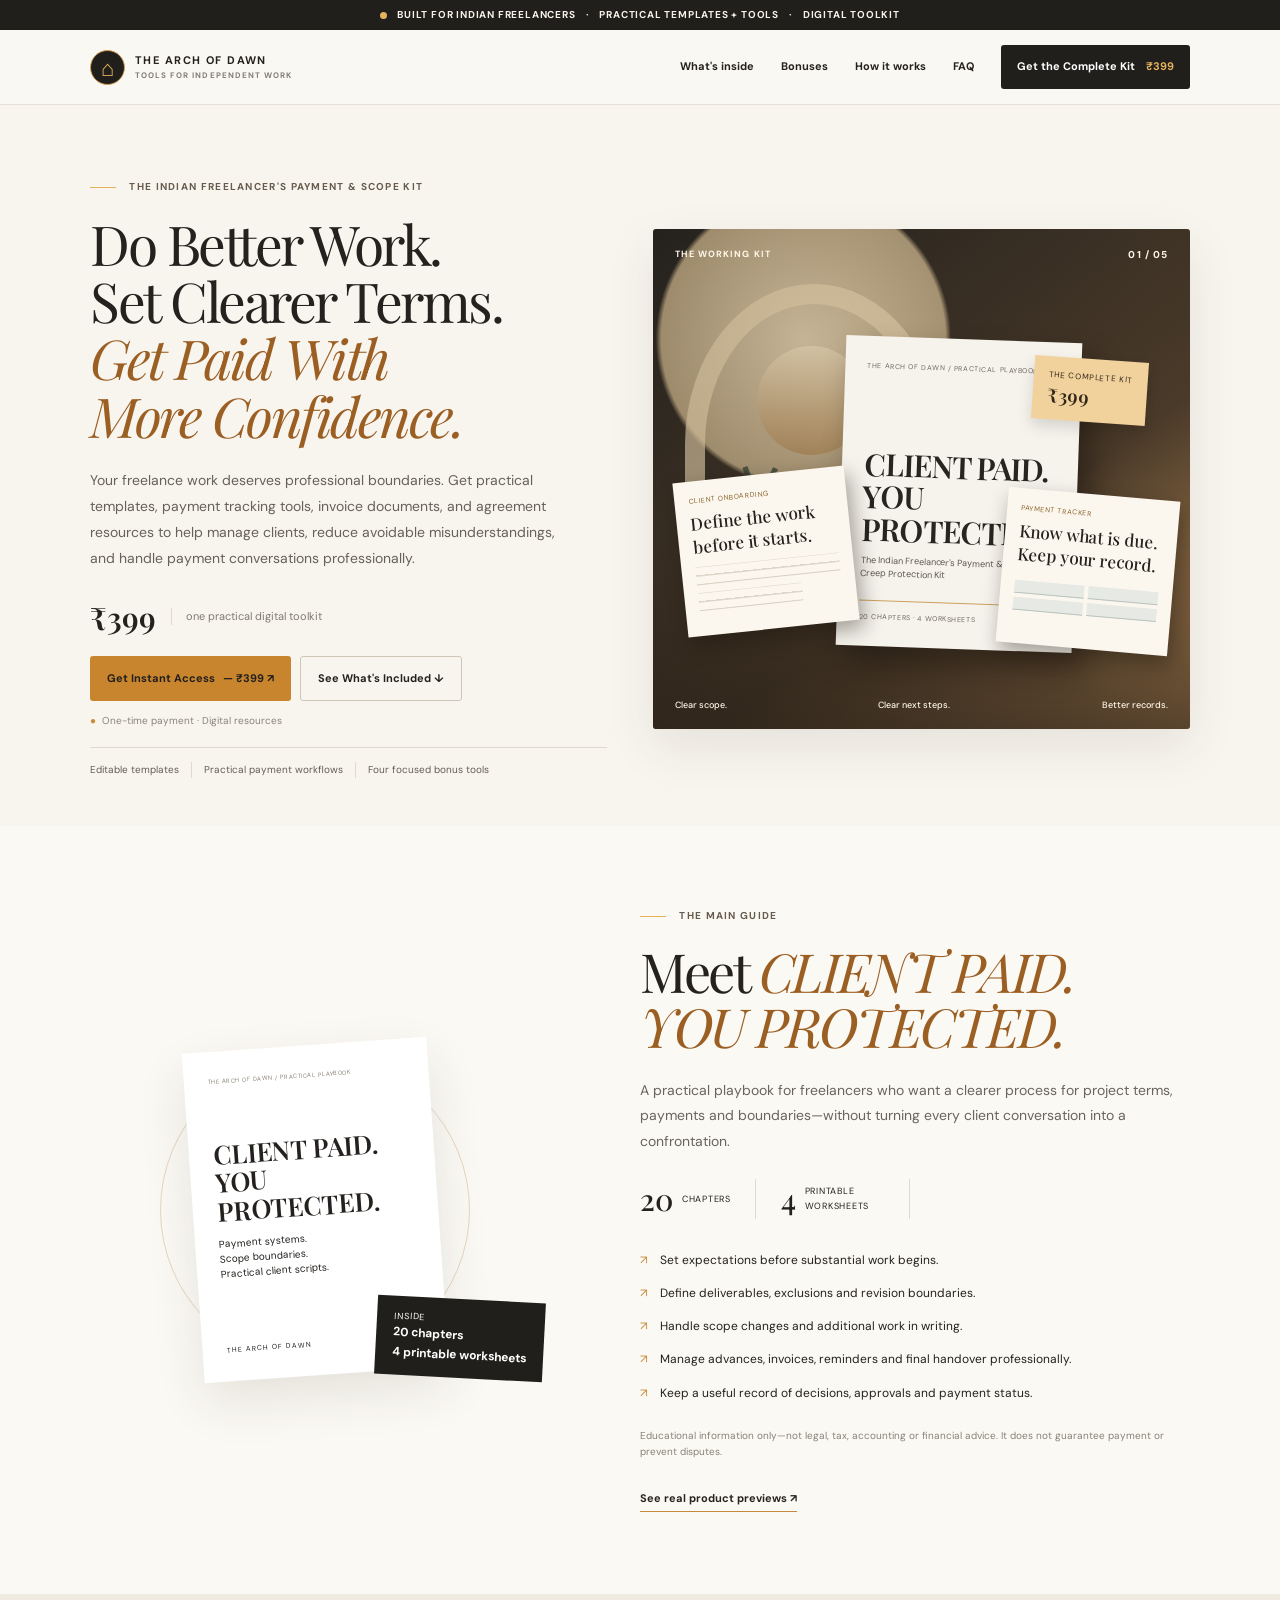
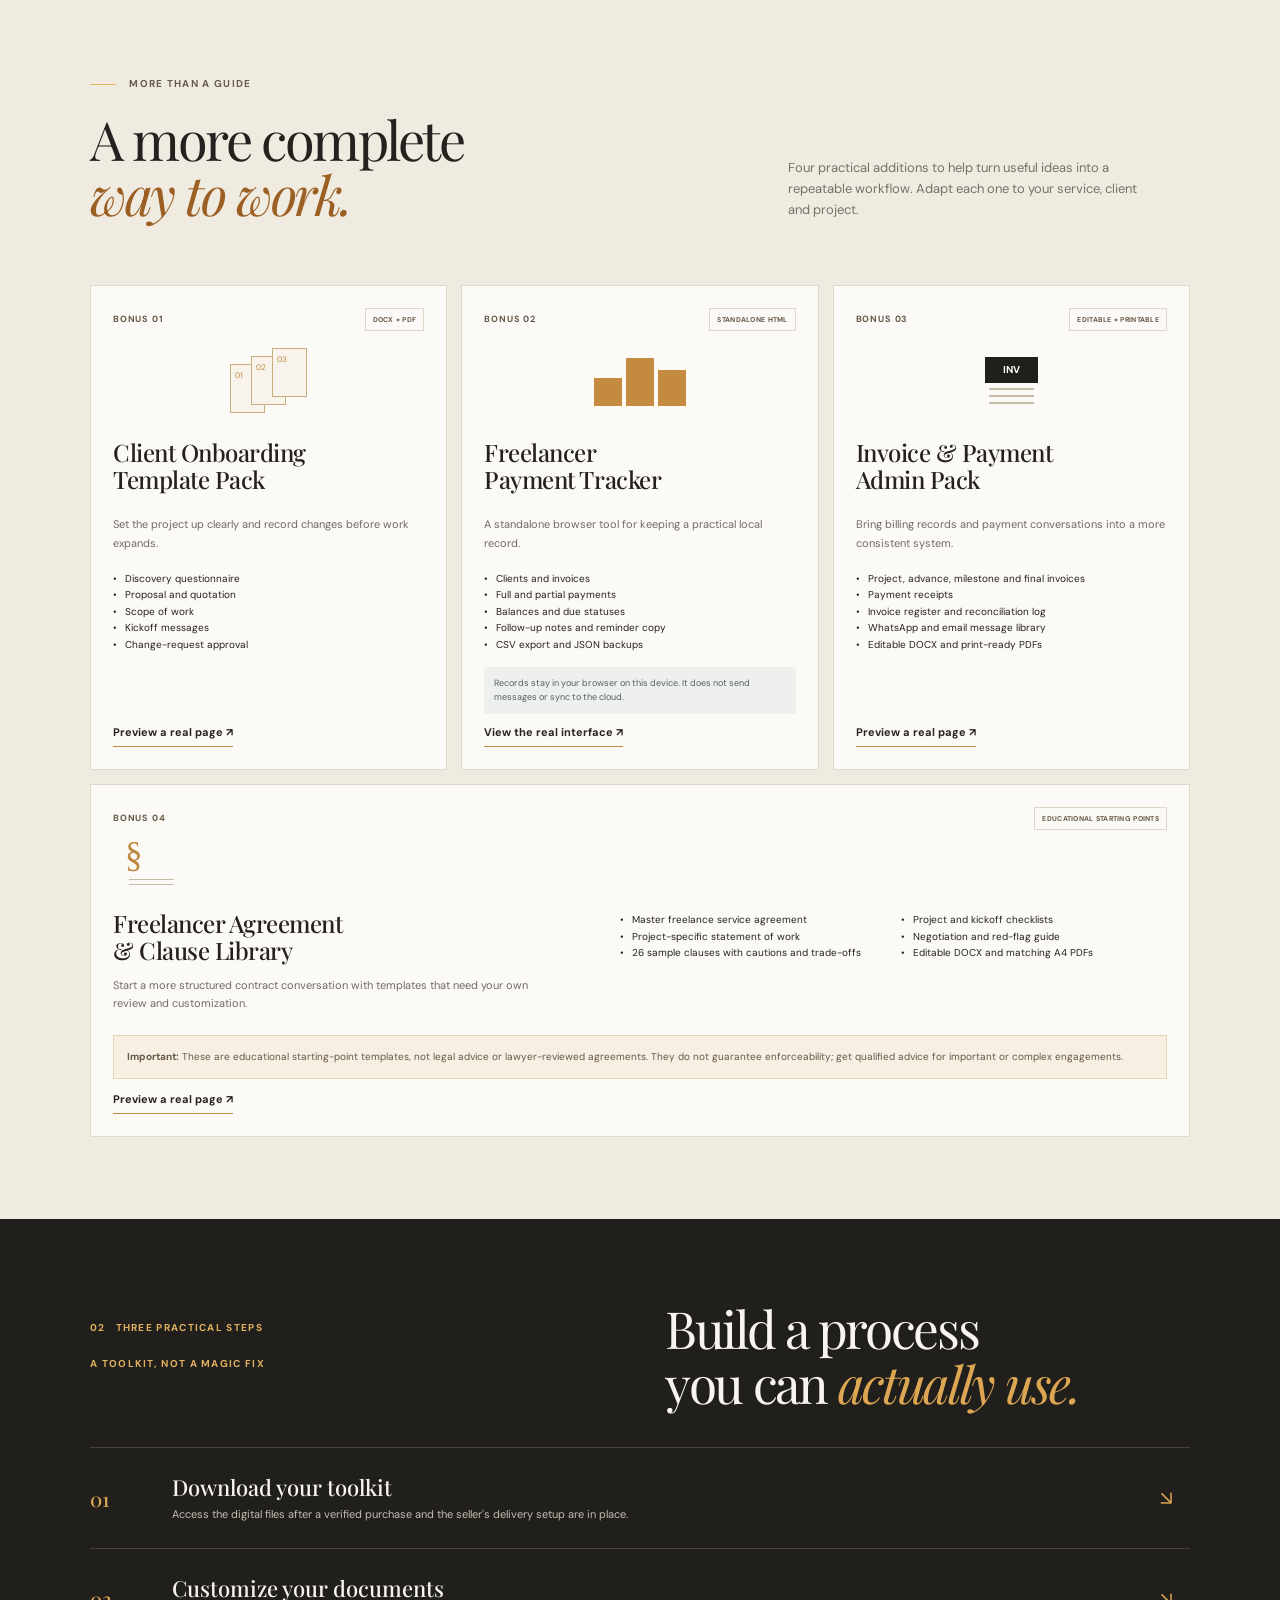
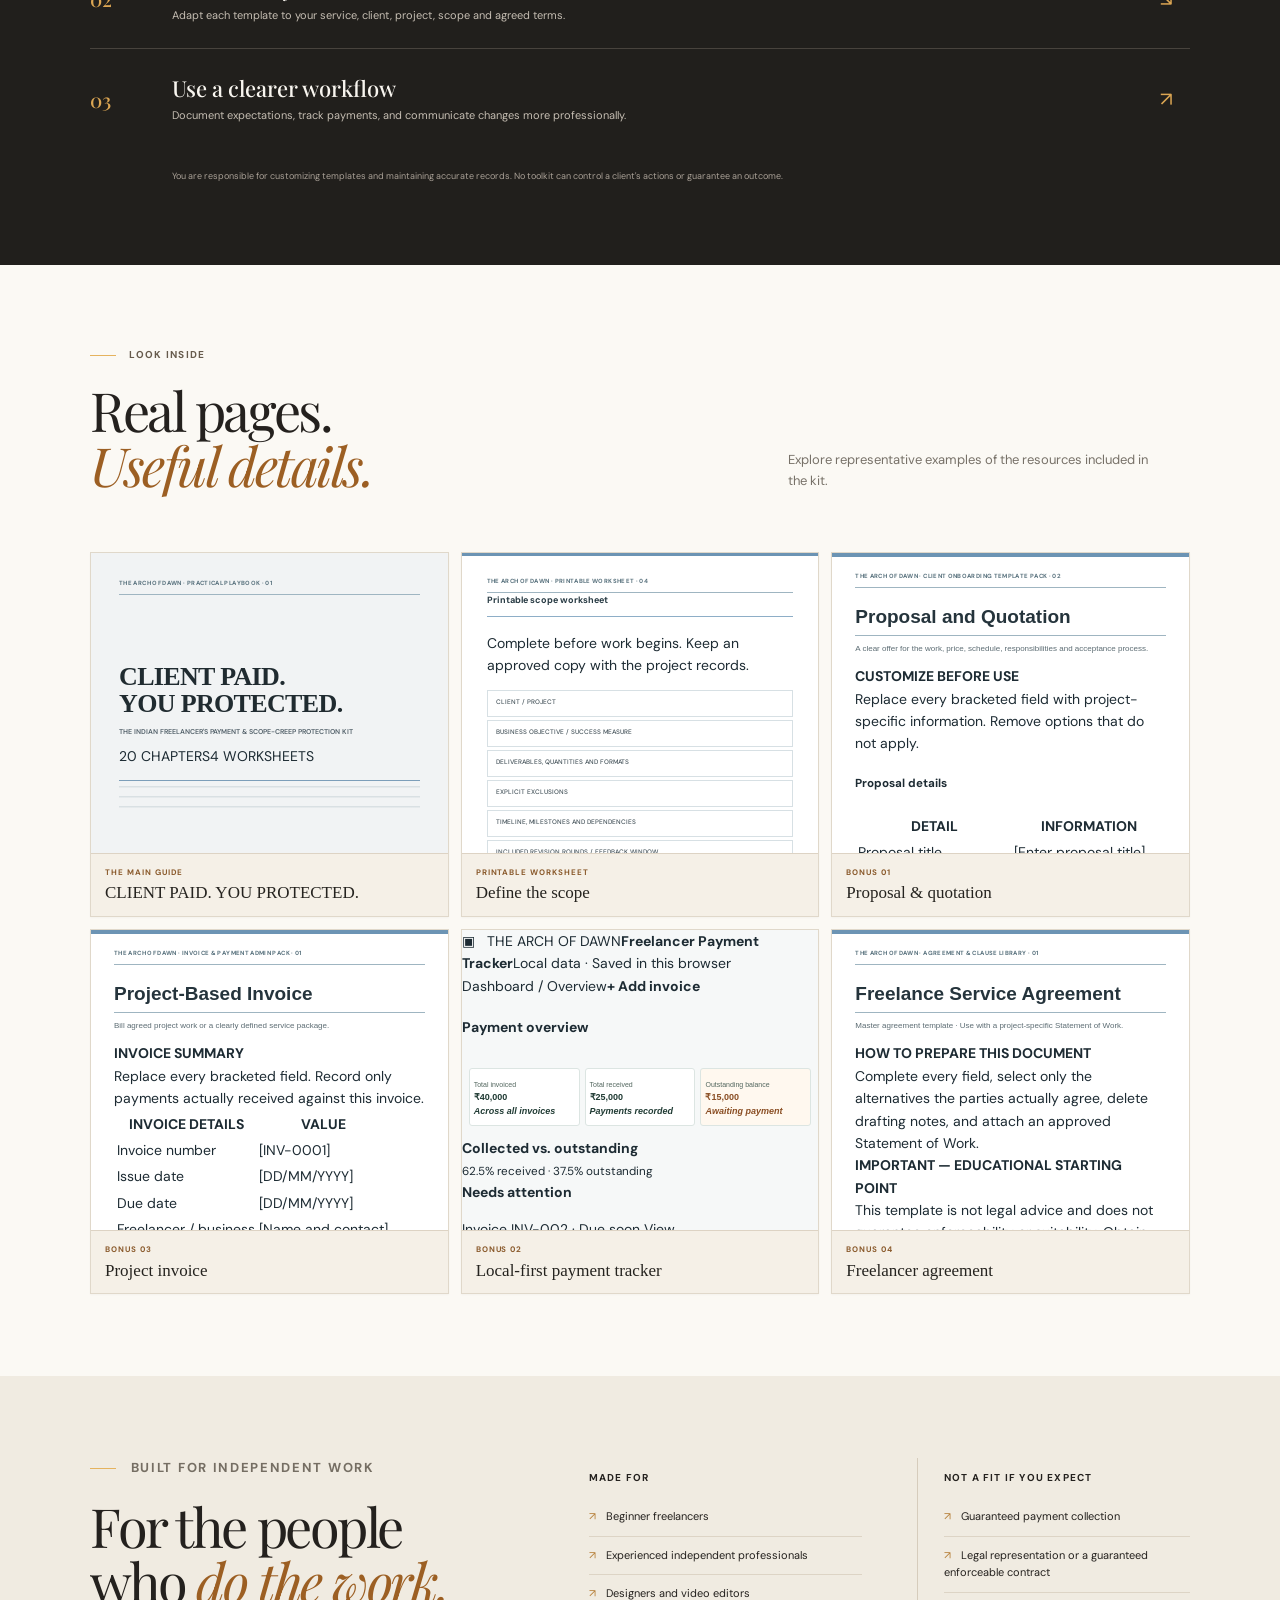
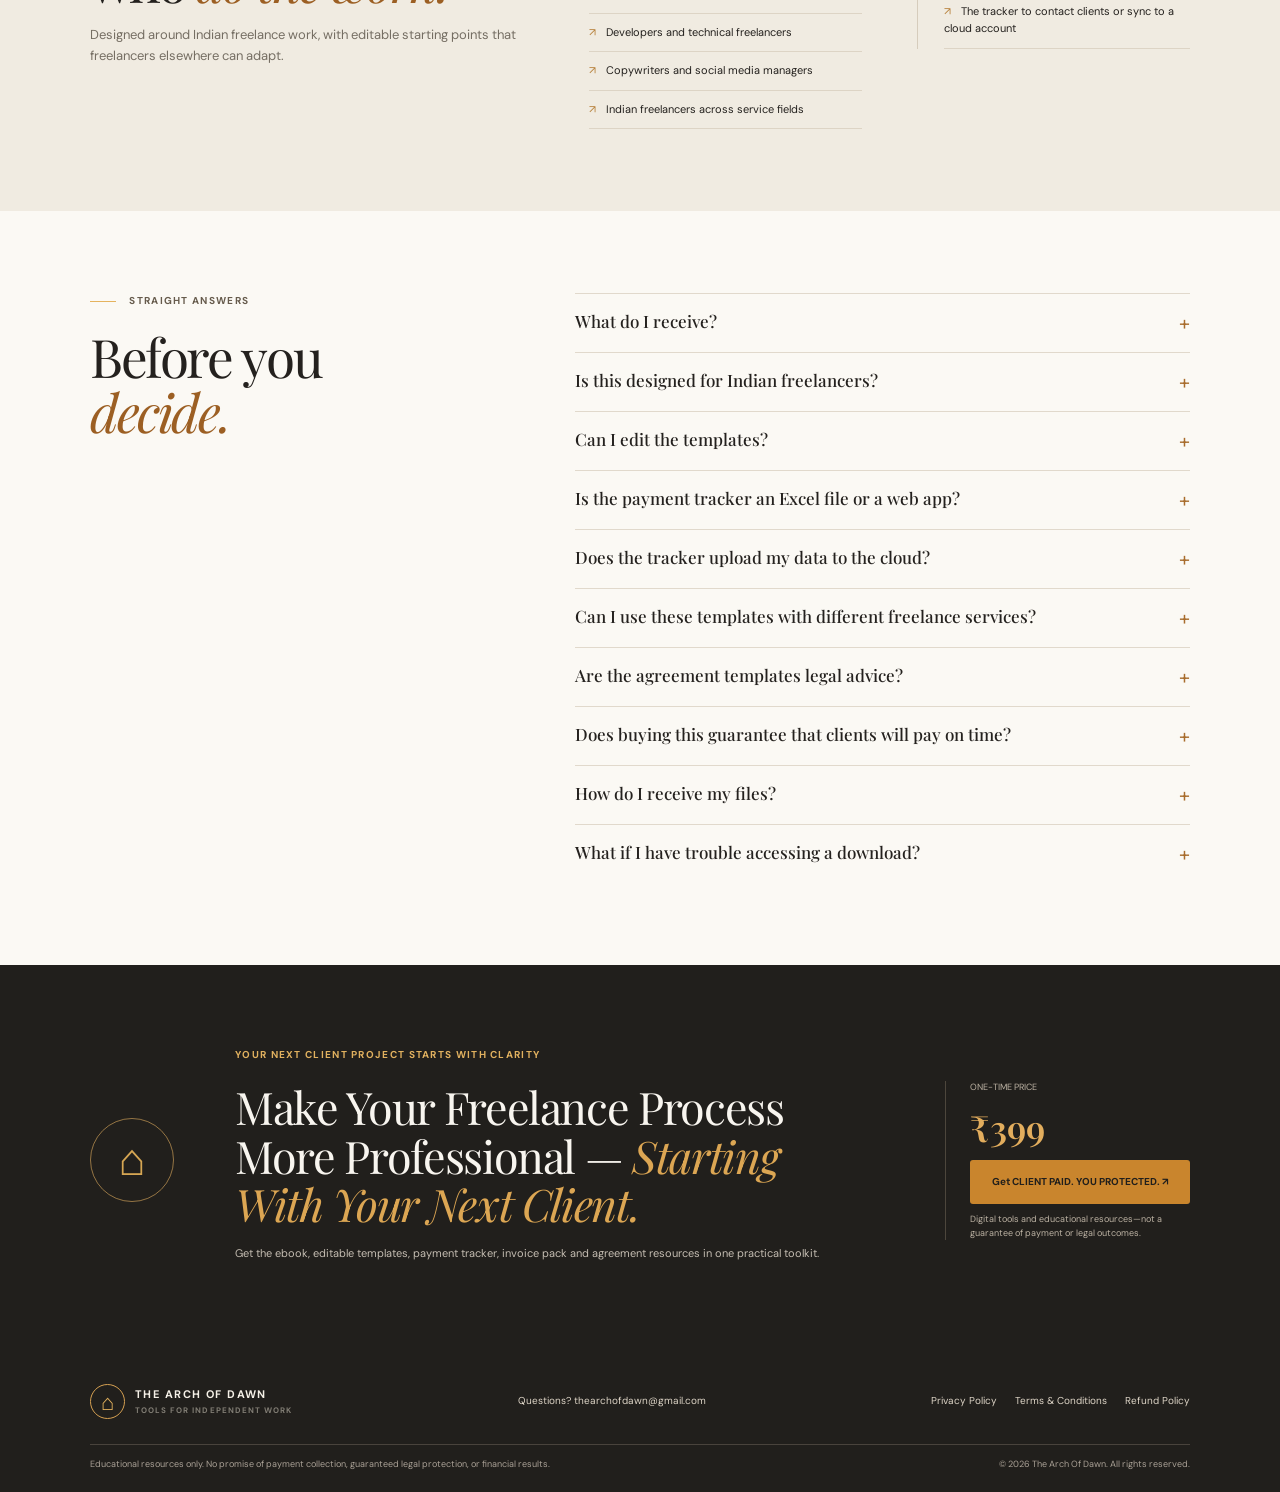
==== commit f9ccc2c4: "Replace placeholder product previews with detailed document-style previews" ====
--- a/public/index.html
+++ b/public/index.html
@@ -13,12 +13,12 @@
 <article class="bonus-card bonus-wide"><div class="card-top"><span>BONUS 04</span><b>EDUCATIONAL STARTING POINTS</b></div><div class="wide-content"><div><div class="icon-art clause-art">§ <i></i><i></i></div><h3>Freelancer Agreement<br>&amp; Clause Library</h3><p>Start a more structured contract conversation with templates that need your own review and customization.</p></div><ul><li>Master freelance service agreement</li><li>Project-specific statement of work</li><li>26 sample clauses with cautions and trade-offs</li><li>Project and kickoff checklists</li><li>Negotiation and red-flag guide</li><li>Editable DOCX and matching A4 PDFs</li></ul></div><div class="important"><b>Important:</b> These are educational starting-point templates, not legal advice or lawyer-reviewed agreements. They do not guarantee enforceability; get qualified advice for important or complex engagements.</div><a class="text-link" href="#previews">Preview a real page ↗</a></article></div></div></section>
 <section class="how-section section" id="how"><div class="container"><div class="how-head"><div><p class="eyebrow">02 &nbsp; THREE PRACTICAL STEPS</p><p class="eyebrow light">A TOOLKIT, NOT A MAGIC FIX</p></div><h2>Build a process<br>you can <em>actually use.</em></h2></div><div class="step-row"><b>01</b><div><h3>Download your toolkit</h3><p>Access the digital files after a verified purchase and the seller's delivery setup are in place.</p></div><span>↘</span></div><div class="step-row"><b>02</b><div><h3>Customize your documents</h3><p>Adapt each template to your service, client, project, scope and agreed terms.</p></div><span>↘</span></div><div class="step-row"><b>03</b><div><h3>Use a clearer workflow</h3><p>Document expectations, track payments, and communicate changes more professionally.</p></div><span>↗</span></div><p class="how-note">You are responsible for customizing templates and maintaining accurate records. No toolkit can control a client's actions or guarantee an outcome.</p></div></section>
 <section class="previews section" id="previews"><div class="container"><div class="section-heading"><div><p class="eyebrow"><i></i> LOOK INSIDE</p><h2>Real pages.<br><em>Useful details.</em></h2></div><p>Explore representative examples of the resources included in the kit.</p></div><div class="preview-grid">
-<article class="preview-card"><div class="paper-preview cover-preview"><small>THE ARCH OF DAWN / PRACTICAL PLAYBOOK</small><strong>CLIENT PAID.<br>YOU PROTECTED.</strong><p>THE INDIAN FREELANCER'S PAYMENT &amp; SCOPE-CREEP PROTECTION KIT</p><div class="rule-lines"></div></div><div class="preview-caption"><small>THE MAIN GUIDE</small><b>CLIENT PAID. YOU PROTECTED.</b></div></article>
-<article class="preview-card"><div class="paper-preview worksheet"><b>Printable scope worksheet</b><div>Client / project</div><div>Business objective / success measure</div><div>Deliverables, quantities and formats</div><div>Explicit exclusions</div><div>Timeline, milestones and dependencies</div><div>Included revision rounds / feedback window</div></div><div class="preview-caption"><small>PRINTABLE WORKSHEET</small><b>Define the scope</b></div></article>
-<article class="preview-card"><div class="paper-preview document-preview"><small>THE ARCH OF DAWN · CLIENT ONBOARDING</small><h4>Proposal and Quotation</h4><p>A clear offer for the work, price, schedule, responsibilities and acceptance process.</p><div class="fake-table"><i></i><i></i><i></i><i></i><i></i><i></i></div></div><div class="preview-caption"><small>BONUS 01</small><b>Proposal &amp; quotation</b></div></article>
-<article class="preview-card"><div class="paper-preview document-preview"><small>THE ARCH OF DAWN · INVOICE &amp; PAYMENT ADMIN PACK</small><h4>Project-Based Invoice</h4><p>Bill agreed project work or a clearly defined service package.</p><div class="fake-table"><i></i><i></i><i></i><i></i><i></i><i></i></div></div><div class="preview-caption"><small>BONUS 03</small><b>Project invoice</b></div></article>
-<article class="preview-card"><div class="paper-preview tracker-preview"><div class="tracker-head">Freelancer Payment Tracker</div><div class="metrics"><i>₹40,000<small>Invoiced</small></i><i>₹25,000<small>Received</small></i><i>₹15,000<small>Outstanding</small></i></div><div class="fake-table"><i></i><i></i><i></i><i></i><i></i><i></i></div></div><div class="preview-caption"><small>BONUS 02</small><b>Local-first payment tracker</b></div></article>
-<article class="preview-card"><div class="paper-preview document-preview"><small>THE ARCH OF DAWN · AGREEMENT &amp; CLAUSE LIBRARY</small><h4>Freelance Service Agreement</h4><p>Master agreement template · Use with a project-specific Statement of Work.</p><div class="fake-table"><i></i><i></i><i></i><i></i><i></i><i></i></div></div><div class="preview-caption"><small>BONUS 04</small><b>Freelancer agreement</b></div></article>
+<article class="preview-card"><div class="paper-preview cover-preview"><small>THE ARCH OF DAWN <span>· PRACTICAL PLAYBOOK · 01</span></small><strong>CLIENT PAID.<br>YOU PROTECTED.</strong><p>THE INDIAN FREELANCER'S PAYMENT &amp; SCOPE-CREEP PROTECTION KIT</p><div class="cover-meta"><span>20 CHAPTERS</span><span>4 WORKSHEETS</span></div><div class="rule-lines"></div></div><div class="preview-caption"><small>THE MAIN GUIDE</small><b>CLIENT PAID. YOU PROTECTED.</b></div></article>
+<article class="preview-card"><div class="paper-preview worksheet"><small>THE ARCH OF DAWN <span>· PRINTABLE WORKSHEET · 04</span></small><b>Printable scope worksheet</b><p class="sheet-intro">Complete before work begins. Keep an approved copy with the project records.</p><div>CLIENT / PROJECT <span></span></div><div>BUSINESS OBJECTIVE / SUCCESS MEASURE <span></span></div><div>DELIVERABLES, QUANTITIES AND FORMATS <span></span></div><div>EXPLICIT EXCLUSIONS <span></span></div><div>TIMELINE, MILESTONES AND DEPENDENCIES <span></span></div><div>INCLUDED REVISION ROUNDS / FEEDBACK WINDOW <span></span></div><div>APPROVED BY / DATE <span></span></div></div><div class="preview-caption"><small>PRINTABLE WORKSHEET</small><b>Define the scope</b></div></article>
+<article class="preview-card"><div class="paper-preview document-preview"><small>THE ARCH OF DAWN <span>· CLIENT ONBOARDING TEMPLATE PACK · 02</span></small><h4>Proposal and Quotation</h4><p>A clear offer for the work, price, schedule, responsibilities and acceptance process.</p><div class="doc-callout"><b>CUSTOMIZE BEFORE USE</b><br>Replace every bracketed field with project-specific information. Remove options that do not apply.</div><h5>Proposal details</h5><table class="doc-table"><tr><th>DETAIL</th><th>INFORMATION</th></tr><tr><td>Proposal title</td><td>[Enter proposal title]</td></tr><tr><td>Date issued</td><td>[Enter date]</td></tr><tr><td>Freelancer / business name</td><td>[Enter name and contact]</td></tr><tr><td>Client / business name</td><td>[Enter client name]</td></tr><tr><td>Client email / address</td><td>[Enter contact details]</td></tr></table><div class="doc-callout amber"><b>BEFORE WORK STARTS</b><br>Get written approval of the proposal and agreed commercial terms before beginning substantial work.</div></div><div class="preview-caption"><small>BONUS 01</small><b>Proposal &amp; quotation</b></div></article>
+<article class="preview-card"><div class="paper-preview document-preview"><small>THE ARCH OF DAWN <span>· INVOICE &amp; PAYMENT ADMIN PACK · 01</span></small><h4>Project-Based Invoice</h4><p>Bill agreed project work or a clearly defined service package.</p><div class="doc-callout"><b>INVOICE SUMMARY</b><br>Replace every bracketed field. Record only payments actually received against this invoice.</div><table class="doc-table"><tr><th>INVOICE DETAILS</th><th>VALUE</th></tr><tr><td>Invoice number</td><td>[INV-0001]</td></tr><tr><td>Issue date</td><td>[DD/MM/YYYY]</td></tr><tr><td>Due date</td><td>[DD/MM/YYYY]</td></tr><tr><td>Freelancer / business</td><td>[Name and contact]</td></tr><tr><td>Client / business</td><td>[Client details]</td></tr></table><h5>Work / service details</h5><table class="doc-table"><tr><th>DESCRIPTION</th><th>QTY</th><th>AMOUNT</th></tr><tr><td>[Project milestone]</td><td>[1]</td><td>₹[0.00]</td></tr><tr><td>[Optional item]</td><td>[—]</td><td>₹[0.00]</td></tr><tr><td colspan="2"><b>TOTAL DUE</b></td><td>₹[0.00]</td></tr></table></div><div class="preview-caption"><small>BONUS 03</small><b>Project invoice</b></div></article>
+<article class="preview-card"><div class="paper-preview tracker-preview"><div class="tracker-topline"><span>▣ &nbsp; THE ARCH OF DAWN</span><b>Freelancer Payment Tracker</b><span class="tracker-status">Local data · Saved in this browser</span></div><div class="tracker-toolbar"><span>Dashboard / Overview</span><b>+ Add invoice</b></div><h4>Payment overview</h4><div class="metrics"><i><small>Total invoiced</small><b>₹40,000</b><em>Across all invoices</em></i><i><small>Total received</small><b>₹25,000</b><em>Payments recorded</em></i><i><small>Outstanding balance</small><b>₹15,000</b><em>Awaiting payment</em></i></div><div class="tracker-panels"><div><b>Collected vs. outstanding</b><div class="progress"><i></i></div><small>62.5% received · 37.5% outstanding</small></div><div><b>Needs attention</b><p>Invoice INV-002 · Due soon <span>View</span></p><p>Invoice INV-004 · Overdue <span>View</span></p></div></div><h5>Recent invoices</h5><table class="tracker-table"><tr><th>CLIENT</th><th>INVOICE</th><th>AMOUNT</th><th>STATUS</th></tr><tr><td>Sample Studio</td><td>INV-001</td><td>₹10,000</td><td><i>Paid</i></td></tr><tr><td>Design Client</td><td>INV-002</td><td>₹15,000</td><td><i class="due">Due soon</i></td></tr><tr><td>Project Client</td><td>INV-003</td><td>₹15,000</td><td><i class="partial">Partial</i></td></tr></table><p class="tracker-footnote">Illustrative sample data for preview only.</p></div><div class="preview-caption"><small>BONUS 02</small><b>Local-first payment tracker</b></div></article>
+<article class="preview-card"><div class="paper-preview document-preview"><small>THE ARCH OF DAWN <span>· AGREEMENT &amp; CLAUSE LIBRARY · 01</span></small><h4>Freelance Service Agreement</h4><p>Master agreement template · Use with a project-specific Statement of Work.</p><div class="doc-callout"><b>HOW TO PREPARE THIS DOCUMENT</b><br>Complete every field, select only the alternatives the parties actually agree, delete drafting notes, and attach an approved Statement of Work.</div><div class="doc-callout amber"><b>IMPORTANT — EDUCATIONAL STARTING POINT</b><br>This template is not legal advice and does not guarantee enforceability or suitability. Obtain qualified advice for important or complex engagements.</div><h5>Agreement details</h5><table class="doc-table"><tr><th>FIELD</th><th>COMPLETE BEFORE SIGNING</th></tr><tr><td>Agreement reference</td><td>[Unique agreement reference]</td></tr><tr><td>Date of agreement</td><td>[DD/MM/YYYY]</td></tr><tr><td>Freelancer / service provider</td><td>[Full legal name or business name]</td></tr><tr><td>Freelancer contact / address</td><td>[Address and business email]</td></tr><tr><td>Client</td><td>[Full legal name or business name]</td></tr><tr><td>Project / SOW reference</td><td>[Project title and SOW reference]</td></tr></table><h5>1. Parties and purpose</h5><p>The parties agree to the services and project-specific terms set out in the applicable Statement of Work.</p></div><div class="preview-caption"><small>BONUS 04</small><b>Freelancer agreement</b></div></article>
 </div></div></section>
 <section class="audience section"><div class="container audience-grid"><div><p class="eyebrow"><i></i> BUILT FOR INDEPENDENT WORK</p><h2>For the people<br>who <em>do the work.</em></h2><p>Designed around Indian freelance work, with editable starting points that freelancers elsewhere can adapt.</p></div><div><h4>MADE FOR</h4><ul><li>Beginner freelancers</li><li>Experienced independent professionals</li><li>Designers and video editors</li><li>Developers and technical freelancers</li><li>Copywriters and social media managers</li><li>Indian freelancers across service fields</li></ul></div><div><h4>NOT A FIT IF YOU EXPECT</h4><ul><li>Guaranteed payment collection</li><li>Legal representation or a guaranteed enforceable contract</li><li>The tracker to contact clients or sync to a cloud account</li></ul></div></div></section>
 <section class="faq-section section" id="faq"><div class="container faq-grid"><div><p class="eyebrow"><i></i> STRAIGHT ANSWERS</p><h2>Before you<br><em>decide.</em></h2></div><div class="faq-list">
--- a/public/styles.css
+++ b/public/styles.css
@@ -1 +1,100 @@
-:root{--ink:#20251c;--paper:#f8f1e5;--gold:#d5a23b;--muted:#6b6a60;--line:#d9cfbd}*{box-sizing:border-box}html{scroll-behavior:smooth}body{margin:0;background:var(--paper);color:var(--ink);font-family:Arial,Helvetica,sans-serif;line-height:1.65}.container{width:min(1120px,calc(100% - 40px));margin-inline:auto}.announcement{padding:10px 20px;background:#202a22;color:#f8f1e5;text-align:center;font-size:11px;letter-spacing:.12em}.announcement strong{color:#f2bf54;margin-left:12px}.site-header{border-bottom:1px solid var(--line);background:#faf5eb}.nav-wrap{min-height:84px;display:flex;align-items:center;justify-content:space-between;gap:24px}.wordmark{text-decoration:none;color:inherit}.wordmark-text{display:flex;flex-direction:column;letter-spacing:.18em;font-family:Georgia,serif}.wordmark-text small{font:10px Arial,sans-serif;letter-spacing:.15em;color:var(--muted)}.primary-nav{display:flex;align-items:center;gap:26px}.primary-nav a,.site-footer a{color:inherit;text-decoration:none}.primary-nav a:hover,.site-footer a:hover{text-decoration:underline}.hero{padding:60px 0 72px;background:linear-gradient(110deg,#f8f1e5,#efe1c9)}.hero-grid{display:grid;grid-template-columns:1.05fr .95fr;align-items:center;gap:45px}.eyebrow{font-size:11px;letter-spacing:.17em;font-weight:700;color:#86621d}.hero h1{font:clamp(38px,5vw,62px)/1.07 Georgia,'Times New Roman',serif;letter-spacing:-.035em;margin:18px 0}.hero h1 em{font-weight:400;color:#5b633d}.hero-lede{font-size:17px;color:#55564c;max-width:600px}.price-line{display:flex;align-items:center;gap:18px;margin:26px 0}.price{font: bold 39px Georgia,serif}.price-caption{color:var(--muted);font-size:14px}.button{border:0;display:inline-flex;align-items:center;justify-content:center;padding:14px 22px;border-radius:3px;font-weight:700;cursor:pointer;text-decoration:none}.button-amber{background:#e1b446;color:#201e15}.button-amber:hover{background:#edc65f}.checkout-note{font-size:12px;color:#8c3e2c;margin-top:12px}.hero-art img{width:100%;height:auto;display:block;border-radius:5px;box-shadow:0 18px 50px #33250d20}.section-paper{padding:76px 0}.section-paper h2,.final-cta h2{font:clamp(30px,4vw,44px)/1.16 Georgia,serif;max-width:760px;margin:12px 0 32px}.product-grid{display:grid;grid-template-columns:repeat(3,minmax(0,1fr));gap:22px}.product-card{border:1px solid var(--line);background:#fcf8f0;padding:18px;border-radius:4px}.product-card img{width:100%;height:190px;object-fit:contain;background:#eee4d3;border-radius:2px}.product-card h3,.steps h3{font:22px/1.25 Georgia,serif;margin:18px 0 8px}.product-card p,.steps p{color:#626157;margin:0}.steps{display:grid;grid-template-columns:repeat(3,1fr);gap:24px}.steps article{border-top:2px solid var(--gold);padding-top:10px}details{padding:18px 0;border-bottom:1px solid var(--line)}summary{cursor:pointer;font-weight:700}details p{color:#626157;max-width:800px}.final-cta{background:#202a22;color:#f8f1e5;text-align:center}.final-cta .container{display:flex;align-items:center;flex-direction:column}.final-cta p{max-width:650px;color:#d9d8ce}.site-footer{padding:42px 0;background:#f1e8d8;border-top:1px solid var(--line)}.site-footer .small{font-size:12px;color:#69675d;max-width:900px}.site-footer p{margin:8px 0}@media(max-width:760px){.container{width:min(100% - 28px,600px)}.nav-wrap{min-height:72px;align-items:flex-start;flex-direction:column;justify-content:center;padding:14px 0}.primary-nav{gap:16px;flex-wrap:wrap;font-size:13px}.hero{padding:38px 0 48px}.hero-grid{grid-template-columns:1fr;gap:28px}.hero h1{font-size:43px}.hero-art{order:-1}.section-paper{padding:50px 0}.product-grid,.steps{grid-template-columns:1fr}.product-card img{height:220px}.announcement{font-size:9px;letter-spacing:.06em}.announcement strong{display:block;margin-left:0}.price{font-size:34px}}+:root{--ink:#24211e;--paper:#f8f5ef;--cream:#f0ebe1;--gold:#c98b39;--gold2:#e5b35e;--muted:#77736b;--line:#e1d9cc;--green:#17352e}*{box-sizing:border-box}html{scroll-behavior:smooth;scroll-padding-top:90px}body{margin:0;background:var(--paper);color:var(--ink);font-family:"DM Sans",Arial,sans-serif;line-height:1.6;font-size:14px}.container{width:min(1100px,calc(100% - 48px));margin-inline:auto}.announcement{height:30px;background:#211f1c;color:#f7f2e9;text-align:center;font-size:10px;letter-spacing:.08em;font-weight:700;display:flex;align-items:center;justify-content:center;gap:10px}.announcement i,.eyebrow i{display:inline-block;width:7px;height:7px;border-radius:50%;background:var(--gold2)}.site-header{position:sticky;top:0;z-index:20;background:#faf8f3ed;backdrop-filter:blur(12px);border-bottom:1px solid #e6e0d7}.nav-wrap{min-height:74px;display:flex;align-items:center;justify-content:space-between;gap:24px}.brand{display:flex;align-items:center;gap:10px;text-decoration:none;color:inherit;white-space:nowrap}.brand-icon{display:grid;place-items:center;width:35px;height:35px;border-radius:50%;background:#211f1c;color:var(--gold2);font-size:22px;border:1px solid #d5a052}.brand strong{display:block;font-size:11px;letter-spacing:.13em}.brand small{display:block;font-size:8px;color:#817d74;letter-spacing:.13em;font-weight:700}.primary-nav{display:flex;align-items:center;gap:27px}.primary-nav a{font-size:11px;font-weight:700;text-decoration:none;color:inherit;white-space:nowrap}.primary-nav a:hover,.text-link:hover{color:#9a5e1e}.primary-nav .nav-cta{padding:13px 16px;background:#211f1c;color:white;border-radius:3px}.nav-cta b{color:var(--gold2);margin-left:8px}.hero{padding:74px 0 48px}.hero-grid{display:grid;grid-template-columns:1fr 1.04fr;align-items:center;gap:46px}.eyebrow{font-size:10px;letter-spacing:.13em;font-weight:700;color:#665b4c;margin:0 0 20px}.eyebrow i{width:26px;height:1px;border-radius:0;vertical-align:middle;margin-right:10px}.hero h1,.section h2{font-family:"Playfair Display",Georgia,serif;font-weight:400;letter-spacing:-.045em}.hero h1{font-size:clamp(42px,4.3vw,62px);line-height:1.04;margin:0 0 24px}.hero h1 em,.section h2 em,.how-head h2 em,.cta-grid h2 em{font-weight:400;color:#9c5f23}.hero-lede{font-size:14px;line-height:1.85;color:#666159;max-width:490px}.price-line{display:flex;align-items:center;gap:15px;margin:24px 0 18px}.price-line strong{font:600 31px "Playfair Display",Georgia,serif}.price-line span{font-size:11px;color:#817b70;border-left:1px solid var(--line);padding-left:14px}.hero-actions{display:flex;gap:9px;flex-wrap:wrap}.button{display:inline-flex;align-items:center;justify-content:center;gap:8px;padding:13px 17px;min-height:44px;border-radius:3px;font-size:11px;font-weight:700;text-decoration:none;transition:transform .2s,background .2s}.button:hover{transform:translateY(-2px)}.button-amber{background:#c9852d;color:#211f1c}.button-amber:hover{background:#e0a14c}.button-outline{border:1px solid #cfc6b8;color:#24211e;background:transparent}.micro-proof{font-size:10px;color:#8a8479;margin:12px 0 18px}.micro-proof:first-letter{color:var(--gold)}.hero-tags{border-top:1px solid var(--line);padding-top:14px;display:flex;gap:12px;flex-wrap:wrap;font-size:10px;color:#645e54}.hero-tags span+span{border-left:1px solid var(--line);padding-left:12px}.hero-visual{height:500px;position:relative;overflow:hidden;background:radial-gradient(ellipse at 28% 22%,#d4c1a1 0,#ad9977 26%,transparent 27%),linear-gradient(145deg,#26231f,#4a3a29 62%,#b98b58);box-shadow:0 18px 50px #31271a18;color:#fff8e9;border-radius:3px}.hero-visual:after{content:"";position:absolute;inset:0;background:linear-gradient(0deg,#261e16a8,transparent 40%),linear-gradient(90deg,#1b17121c,transparent);pointer-events:none}.visual-top,.visual-bottom{position:absolute;z-index:4;left:22px;right:22px;display:flex;justify-content:space-between;font-size:9px;letter-spacing:.12em;font-weight:700}.visual-top{top:18px}.visual-top b{font-size:10px}.visual-bottom{bottom:16px;letter-spacing:0;font-weight:500}.arch-art{position:absolute;left:6%;top:11%;width:48%;height:64%;border:20px solid #e2cda8;border-bottom:0;border-radius:50% 50% 0 0;opacity:.68}.arch-sun{position:absolute;top:14%;left:24%;width:50%;aspect-ratio:1;border-radius:50%;background:linear-gradient(#e8d7b6,#a98250)}.arch-plant{position:absolute;left:4%;bottom:3%;font-size:110px;color:#26362b;transform:rotate(-20deg)}.mock-book{position:absolute;z-index:2;left:35%;top:22%;width:44%;height:62%;background:#f6f3ed;color:#27251f;box-shadow:12px 18px 30px #100c0870;padding:24px 22px;transform:rotate(2deg);display:flex;flex-direction:column}.mock-book small{font-size:7px;letter-spacing:.08em;color:#6f6a61}.mock-book strong{font:600 clamp(22px,2.4vw,34px)/1.05 "Playfair Display",Georgia,serif;margin-top:auto;letter-spacing:-.03em}.mock-book p{font-size:9px;line-height:1.5;color:#5d584f}.mock-book hr{width:100%;border:0;border-top:1px solid #cda15e;margin:10px 0}.mock-book small:last-child{font-size:7px}.mini-doc{position:absolute;z-index:3;background:#fbf7ee;color:#25221d;width:32%;min-height:155px;padding:14px;box-shadow:4px 9px 20px #160f0960}.mini-doc small{display:block;font-size:7px;letter-spacing:.08em;color:#8c642c;margin-bottom:8px}.mini-doc b{font:500 17px/1.15 "Playfair Display",Georgia,serif}.doc-left{left:5%;bottom:20%;transform:rotate(-6deg)}.doc-right{right:3%;bottom:16%;transform:rotate(5deg)}.lines{height:18px;border-bottom:1px solid #d8d0c3;margin-top:8px;background:repeating-linear-gradient(0deg,transparent 0 7px,#ddd5c9 8px 9px)}.lines.short{width:72%}.fake-table{display:grid;grid-template-columns:1fr 1fr;gap:4px;margin-top:14px}.fake-table i{height:13px;background:#e7e9e5;border-bottom:1px solid #b9c3bd}.price-sticker{position:absolute;z-index:5;right:8%;top:26%;background:#f1d29c;color:#30261a;padding:12px 15px;font-size:8px;letter-spacing:.08em;transform:rotate(4deg);box-shadow:0 7px 15px #0002}.price-sticker b{font:600 19px "Playfair Display",serif;display:block}.section{padding:82px 0}.guide{background:#fbf9f4}.guide-grid{display:grid;grid-template-columns:.9fr 1.1fr;align-items:center;gap:100px}.guide-art{height:390px;position:relative;display:grid;place-items:center}.guide-circle{position:absolute;width:310px;height:310px;border:1px solid #e5d7bf;border-radius:50%}.guide-book{position:relative;background:#fff;width:245px;height:330px;padding:26px 24px;box-shadow:0 20px 50px #3a2b191c;transform:rotate(-4deg);display:flex;flex-direction:column}.guide-book small{font-size:6px;letter-spacing:.08em;color:#8c8579}.guide-book strong{font:600 26px/1.1 "Playfair Display",serif;margin-top:auto}.guide-book p{font-size:10px;line-height:1.5}.guide-book span{font-size:7px;letter-spacing:.15em;margin-top:auto}.guide-label{position:absolute;right:-4px;bottom:27px;background:#211f1c;color:white;padding:13px 17px;transform:rotate(3deg);font-size:9px;letter-spacing:.1em}.guide-label b{font-size:12px;letter-spacing:0}.section h2{font-size:clamp(37px,4.3vw,54px);line-height:1.02;margin:0 0 24px}.guide-copy>p:not(.eyebrow){color:#69645c;line-height:1.8;max-width:560px}.stats{display:flex;gap:25px;margin:25px 0}.stats div{display:flex;align-items:center;gap:9px;border-right:1px solid var(--line);padding-right:24px}.stats b{font:500 30px "Playfair Display",serif}.stats span{font-size:9px;letter-spacing:.08em;max-width:80px}.check-list,.bonus-card ul,.audience ul{list-style:none;padding:0}.check-list li{padding:7px 0 7px 20px;position:relative;font-size:12px}.check-list li:before{content:"↗";position:absolute;left:0;color:var(--gold)}.disclaimer{display:block;color:#888175;font-size:10px;line-height:1.6;margin:18px 0}.text-link{display:inline-block;color:#27231d;text-decoration:none;border-bottom:1px solid #c58a3c;padding-bottom:4px;font-size:11px;font-weight:700;margin-top:12px}.bonus-section{background:#f0ebe1}.section-heading{display:grid;grid-template-columns:1fr .65fr;align-items:end;gap:80px;margin-bottom:38px}.section-heading>p{color:#777168;max-width:360px;font-size:13px;margin-bottom:26px}.bonus-grid{display:grid;grid-template-columns:repeat(3,minmax(0,1fr));gap:14px}.bonus-card{background:#fcfaf6;border:1px solid #e0d8ca;padding:22px;min-height:410px;display:flex;flex-direction:column}.card-top{display:flex;justify-content:space-between;align-items:center;font-size:9px;font-weight:700;letter-spacing:.09em;color:#665747}.card-top b{border:1px solid #e1d7c7;padding:5px 7px;font-size:7px;letter-spacing:.04em}.icon-art{height:100px;display:flex;align-items:center;justify-content:center;position:relative;color:#bd873e}.paper-stack i{position:absolute;width:35px;height:49px;border:1px solid #c9ad7e;background:#f8f4ec;display:grid;place-items:start;padding:4px;font-size:8px;font-style:normal}.paper-stack i:nth-child(1){transform:translate(-21px,8px)}.paper-stack i:nth-child(2){transform:translate(0,0)}.paper-stack i:nth-child(3){transform:translate(21px,-8px)}.bars{gap:4px;align-items:end;padding-bottom:25px}.bars i{display:block;width:28px;background:#c58a3e;height:28px}.bars i:nth-child(2){height:48px}.bars i:nth-child(3){height:36px}.invoice-art{flex-direction:column;gap:5px}.invoice-art b{background:#211f1c;color:#fff;padding:5px 18px;font-size:10px}.invoice-art i{width:45px;height:2px;background:#c7bba6}.clause-art{justify-content:flex-start;font:35px Georgia,serif;display:block;padding:5px 0 0 12px}.clause-art i{display:block;width:45px;height:1px;background:#c7bba6;margin:4px}.bonus-card h3{font:500 24px/1.12 "Playfair Display",Georgia,serif;margin:8px 0 12px;letter-spacing:-.02em}.bonus-card p{font-size:11px;color:#716b62;line-height:1.65}.bonus-card ul{margin:8px 0 14px}.bonus-card li{font-size:10px;line-height:1.65;padding-left:12px;position:relative}.bonus-card li:before{content:"•";position:absolute;left:0}.bonus-card .text-link{margin-top:auto;align-self:flex-start}.card-note{font-size:9px;line-height:1.5;background:#edf0ed;padding:10px;color:#53635c;margin:0 0 10px}.bonus-wide{grid-column:1/-1;min-height:300px}.wide-content{display:grid;grid-template-columns:.8fr 1fr;gap:70px;align-items:center}.wide-content .icon-art{height:72px;justify-content:flex-start}.wide-content>ul{columns:2;margin-top:35px}.important{background:#f6efe2;border:1px solid #e5d4b6;padding:13px;font-size:10px;color:#665748;margin:12px 0}.how-section{background:#211f1c;color:#f8f5ef}.how-head{display:grid;grid-template-columns:1fr 1fr;gap:50px;align-items:center;margin-bottom:36px}.how-head .eyebrow{color:#e1b15f}.eyebrow.light{color:#e1b15f}.how-head h2{font:400 clamp(38px,4vw,54px)/1.08 "Playfair Display",serif;margin:0}.how-head h2 em{color:#dca653}.step-row{display:grid;grid-template-columns:60px 1fr 30px;gap:22px;align-items:center;border-top:1px solid #48433d;padding:24px 0}.step-row>b{font:500 20px "Playfair Display",serif;color:#dca653}.step-row h3{font:500 22px "Playfair Display",serif;margin:0 0 4px}.step-row p{font-size:11px;color:#c5bdb2;margin:0}.step-row>span{font-size:20px;color:#dca653}.how-note{font-size:9px;color:#a9a096;margin:20px 0 0 82px}.previews{background:#fbf9f4}.preview-grid{display:grid;grid-template-columns:repeat(3,minmax(0,1fr));gap:16px}.preview-card{border:1px solid #e1d9cc;background:#f4f0e8;overflow:hidden}.paper-preview{height:250px;background:#fff;padding:26px 24px;color:#292c2c;overflow:hidden;position:relative}.paper-preview>small{font-size:7px;letter-spacing:.09em;color:#7e817d}.cover-preview{background:#f3f5f6;padding:30px 24px}.cover-preview strong{display:block;font:600 26px/1.05 "Playfair Display",serif;margin-top:80px}.cover-preview p{font-size:8px;max-width:220px}.rule-lines{height:40px;background:repeating-linear-gradient(0deg,transparent 0 9px,#d8dfe1 10px 11px);margin-top:20px}.worksheet{background:#fbfcfd;padding:24px 28px}.worksheet>b{display:block;font-size:9px;margin-bottom:10px}.worksheet div{border:1px solid #e1e5e6;padding:8px;font-size:7px;color:#555;margin-bottom:4px;height:28px}.document-preview h4{font:600 21px "Playfair Display",serif;margin:45px 0 7px}.document-preview p{font-size:8px;color:#666}.document-preview .fake-table{grid-template-columns:1fr 1fr}.document-preview .fake-table i{height:18px}.tracker-preview{padding:0;background:#f7f9f8}.tracker-head{background:#183c34;color:#fff;padding:12px;font-size:11px;font-weight:700}.metrics{display:flex;gap:5px;padding:12px 7px}.metrics i{flex:1;background:#e1eeea;padding:9px 4px;font-style:normal;font-size:9px;font-weight:700}.metrics small{font-size:7px;font-weight:400}.tracker-preview .fake-table{padding:0 10px}.tracker-preview .fake-table i{height:21px}.preview-caption{padding:14px 16px;background:#f4f0e8;display:flex;flex-direction:column;gap:5px}.preview-caption small{font-size:8px;letter-spacing:.1em;color:#8c704b;font-weight:700}.preview-caption b{font:500 18px "Playfair Display",serif}.audience{background:#f0ebe1}.audience-grid{display:grid;grid-template-columns:1.3fr .8fr .8fr;gap:55px;align-items:start}.audience h2{margin-bottom:16px}.audience p{font-size:13px;color:#756e63}.audience h4{font-size:10px;letter-spacing:.12em;margin:12px 0}.audience ul{margin:0}.audience li{padding:10px 0;border-bottom:1px solid #ddd4c5;font-size:11px}.audience li:before{content:"↗";color:#b7803a;margin-right:10px}.audience-grid>div:last-child{border-left:1px solid #d6ccbc;padding-left:26px}.faq-section{background:#fbf9f4}.faq-grid{display:grid;grid-template-columns:.65fr 1fr;gap:85px}.faq-grid h2{font-size:53px}.faq-list details{border-top:1px solid #e1d9cc;padding:16px 0}.faq-list summary{font:500 17px "Playfair Display",serif;cursor:pointer;list-style:none;display:flex;justify-content:space-between;gap:15px}.faq-list summary::-webkit-details-marker{display:none}.faq-list summary:after{content:"+";color:#a86c2c;font:20px "DM Sans",sans-serif}.faq-list details[open] summary:after{content:"−"}.faq-list p{font-size:11px;line-height:1.7;color:#706a60;max-width:700px}.faq-list a{color:#92571f}.final-cta{background:#211f1c;color:#f8f5ef}.cta-grid{display:grid;grid-template-columns:110px 1fr 245px;gap:35px;align-items:center}.cta-symbol{width:84px;height:84px;border:1px solid #957544;border-radius:50%;display:grid;place-items:center;color:#d6a653;font-size:45px}.cta-grid h2{font:400 clamp(32px,3.5vw,47px)/1.08 "Playfair Display",serif;letter-spacing:-.03em;margin:0 0 16px}.cta-grid h2 em{color:#dca653}.cta-grid>div:nth-child(2)>p:last-child{font-size:11px;color:#c5bdb2;max-width:600px}.cta-price{border-left:1px solid #4d463c;padding-left:24px;display:flex;flex-direction:column;align-items:flex-start;gap:9px}.cta-price small{font-size:9px;color:#bcb2a3;line-height:1.5}.cta-price strong{font:600 36px "Playfair Display",serif;color:#e2ad5d}.cta-price .button{font-size:10px;width:100%;text-align:center}.site-footer{background:#211f1c;color:#f5f0e7;padding:28px 0 20px}.footer-top{display:flex;align-items:center;justify-content:space-between;gap:25px;padding-bottom:25px;border-bottom:1px solid #49433c}.footer-top p,.footer-top a:not(.brand){font-size:10px;color:#ded5c7;text-decoration:none}.footer-top>div{display:flex;gap:18px}.footer-bottom{display:flex;justify-content:space-between;gap:25px;padding-top:12px;color:#aaa196;font-size:9px}.footer-bottom p{margin:0}
+@media(max-width:850px){.container{width:min(100% - 32px,650px)}.nav-wrap{padding:12px 0;align-items:flex-start;flex-direction:column;gap:12px}.primary-nav{width:100%;gap:16px;flex-wrap:wrap}.primary-nav .nav-cta{margin-left:auto}.hero{padding-top:45px}.hero-grid,.guide-grid,.section-heading,.how-head,.faq-grid{grid-template-columns:1fr;gap:30px}.hero-visual{height:450px;max-width:570px;width:100%;margin:auto}.hero h1{font-size:clamp(40px,8vw,58px)}.guide-art{max-width:450px;width:100%;margin:auto}.bonus-grid{grid-template-columns:repeat(2,minmax(0,1fr))}.bonus-wide{grid-column:1/-1}.preview-grid{grid-template-columns:repeat(2,minmax(0,1fr))}.audience-grid{grid-template-columns:1fr 1fr;gap:28px}.audience-grid>div:first-child{grid-column:1/-1}.cta-grid{grid-template-columns:70px 1fr}.cta-price{grid-column:2;border-left:0;padding:0;max-width:300px}.cta-symbol{width:62px;height:62px;font-size:34px}.footer-top{flex-wrap:wrap}.footer-top>div{width:100%;flex-wrap:wrap}.section{padding:60px 0}}
+@media(max-width:540px){.announcement{font-size:7px;letter-spacing:.03em;gap:5px;height:28px}.primary-nav{gap:12px}.primary-nav a{font-size:10px}.primary-nav .nav-cta{padding:9px 10px}.hero h1{font-size:41px}.hero-lede{font-size:13px}.hero-actions .button{width:100%}.hero-visual{height:400px}.mock-book{left:32%;top:24%;width:48%;height:59%;padding:16px 13px}.mock-book strong{font-size:21px}.mini-doc{width:34%;padding:10px;min-height:130px}.mini-doc b{font-size:14px}.doc-left{bottom:18%}.doc-right{bottom:14%}.price-sticker{top:22%;right:4%;padding:8px}.hero-tags{gap:8px}.hero-tags span{font-size:8px}.hero-tags span+span{padding-left:8px}.section h2{font-size:40px}.guide-grid{gap:25px}.guide-art{height:350px}.guide-book{width:220px;height:300px}.guide-label{right:0}.bonus-grid,.preview-grid,.audience-grid{grid-template-columns:1fr}.bonus-wide{grid-column:auto}.bonus-card{min-height:0}.wide-content{grid-template-columns:1fr;gap:0}.wide-content>ul{columns:1;margin-top:0}.audience-grid>div:first-child{grid-column:auto}.audience-grid>div:last-child{border-left:0;padding-left:0}.faq-grid h2{font-size:43px}.cta-grid{grid-template-columns:1fr;gap:20px}.cta-price{grid-column:auto}.cta-symbol{display:none}.cta-grid h2{font-size:34px}.footer-top{align-items:flex-start;flex-direction:column}.footer-bottom{flex-direction:column;gap:5px}.step-row{grid-template-columns:35px 1fr 20px;gap:12px}.how-note{margin-left:0}.section-heading>p{margin-bottom:0}}
+
+/* Preview contrast and legibility fix */
+.paper-preview{color:#24211e;background:#fffdf9;border-color:#d8cdbd;isolation:isolate}
+.paper-preview>small{color:#5e5549;font-weight:700}
+.cover-preview{background:#f0f2f2;color:#202522}
+.cover-preview strong{color:#202522;font-size:clamp(24px,2.1vw,31px);line-height:1.08;max-width:290px}
+.cover-preview p{color:#4f554f;font-size:9px;line-height:1.5;font-weight:600}
+.rule-lines{border-top:1px solid #c7cfd0;opacity:1}
+.worksheet{background:#fff;color:#24211e;border-top:5px solid #c58a3e}
+.worksheet>b{color:#24211e;font-size:11px;font-weight:700}
+.worksheet div{color:#35332f;background:#fff;border-color:#d4d9d8;font-size:9px;font-weight:500;height:29px;padding:7px 9px}
+.document-preview{background:#fff;color:#24211e;border-top:5px solid #17352e}
+.document-preview h4{color:#202522;font-size:23px;margin-top:34px}
+.document-preview p{color:#4f514e;font-size:10px;line-height:1.55}
+.document-preview .fake-table{gap:3px}
+.document-preview .fake-table i{height:19px;background:linear-gradient(90deg,#e7ecea 0 32%,#f7f8f7 32%);border:1px solid #cbd3d0}
+.tracker-preview{background:#f8faf9;color:#202522;border-top:5px solid #17352e}
+.tracker-head{background:#17352e;color:#fff;padding:13px 14px;font-size:12px}
+.metrics i{background:#e2eeea;color:#203d34;border:1px solid #c8dcd4;font-size:10px;line-height:1.35}
+.metrics i:nth-child(2){background:#e8eee9}
+.metrics i:nth-child(3){background:#f6e6d8;color:#743d1c}
+.metrics small{display:block;color:#4d5e57;font-size:8px;margin-top:3px}
+.tracker-preview .fake-table{gap:5px}
+.tracker-preview .fake-table i{background:linear-gradient(90deg,#d9e5e0 0 24%,#fff 24%);border:1px solid #d6dfda}
+.preview-caption{border-top:1px solid #ddd3c4}
+.preview-caption small{color:#785021}
+.preview-caption b{color:#24211e}
+@media(max-width:540px){.paper-preview{height:250px}.cover-preview strong{font-size:26px}.worksheet div{font-size:9px}}
+
+/* Match product preview cards to the reference document-page style */
+#previews .preview-grid{align-items:start;gap:12px}
+#previews .preview-card{background:#f6f2eb;border:1px solid #e0d8ca;box-shadow:0 1px 2px #2b241608}
+#previews .paper-preview{height:302px;padding:20px 22px;background:#fff;color:#1d2b33;border:0;box-sizing:border-box}
+#previews .paper-preview>small{display:block;color:#58717d;font-size:6px;letter-spacing:.06em;text-transform:uppercase;border-bottom:1px solid #9fb5c1;padding-bottom:6px}
+#previews .cover-preview{background:#f1f3f4;padding:26px 28px}
+#previews .cover-preview strong{margin-top:68px;font-family:Georgia,serif;font-size:26px;line-height:1.04;color:#202b30;letter-spacing:-.025em}
+#previews .cover-preview p{margin-top:10px;color:#53616a;font-size:7px;line-height:1.55;max-width:250px}
+#previews .rule-lines{height:36px;margin-top:13px;background:repeating-linear-gradient(0deg,transparent 0 8px,#d9e0e3 9px 10px)}
+#previews .worksheet{padding:24px 25px;background:#fff;border-top:0}
+#previews .worksheet>b{font-size:9px;margin:0 0 15px;color:#273a43}
+#previews .worksheet div{height:27px;padding:7px 8px;margin-bottom:3px;background:#fff;border:1px solid #d7e0e4;color:#45535a;font-size:6.5px;line-height:1.3}
+#previews .document-preview{padding:19px 23px;background:#fff;border-top:0}
+#previews .document-preview h4{font:700 19px Arial,sans-serif;color:#25343c;margin:18px 0 7px;padding-bottom:7px;border-bottom:1px solid #9fb5c1}
+#previews .document-preview p{font:8px/1.5 Arial,sans-serif;color:#5c6c73;margin:0 0 10px}
+#previews .document-preview .fake-table{display:grid;grid-template-columns:1fr 1fr;gap:3px;margin-top:10px}
+#previews .document-preview .fake-table i{height:21px;background:linear-gradient(180deg,#eaf0f2 0 48%,#fff 48%);border:1px solid #cdd8dc}
+#previews .tracker-preview{padding:0;background:#f6f8f8;border-top:0}
+#previews .tracker-head{background:#183e36;color:#fff;padding:13px 12px;font:700 11px Arial,sans-serif}
+#previews .metrics{gap:5px;padding:11px 7px}
+#previews .metrics i{padding:9px 4px;background:#fff;border:1px solid #dce5e2;color:#203b34;font:700 9px Arial,sans-serif}
+#previews .metrics small{color:#53675f;font:7px Arial,sans-serif}
+#previews .metrics i:nth-child(3){background:#fff8ef;color:#8a4e24}
+#previews .tracker-preview .fake-table{display:grid;grid-template-columns:1fr;gap:4px;padding:0 10px;margin-top:3px}
+#previews .tracker-preview .fake-table i{height:18px;background:linear-gradient(90deg,#dbe6e2 0 24%,#fff 24%);border:1px solid #d7e0dc}
+#previews .preview-caption{min-height:62px;padding:12px 14px;background:#f5f0e7}
+#previews .preview-caption small{color:#8a5a2c}
+#previews .preview-caption b{font:500 17px/1.2 Georgia,serif;color:#25231f}
+@media(max-width:540px){#previews .paper-preview{height:280px}#previews .preview-grid{gap:14px}}
+
+
+/* Product preview cards — high contrast, document-like, responsive */
+.previews .section-heading{margin-bottom:34px}
+.preview-grid{align-items:stretch;gap:16px}
+.preview-card{display:flex;flex-direction:column;min-width:0;background:#f4f0e8;border:1px solid #ded5c7;box-shadow:0 2px 8px #2a21130a;transition:transform .2s ease,box-shadow .2s ease}
+.preview-card:hover{transform:translateY(-3px);box-shadow:0 12px 24px #2a211312}
+.paper-preview{height:300px;flex:1 0 300px;background:#fff;color:#26333b;border-bottom:1px solid #e1d9cc;padding:22px 24px;overflow:hidden;position:relative}
+.paper-preview:before{content:"";position:absolute;top:0;left:0;right:0;height:4px;background:#6c94b4}
+.paper-preview>small{display:block;font-size:7px;letter-spacing:.07em;color:#526b7d;font-weight:700;border-bottom:1px solid #8eaec7;padding-bottom:7px}
+.cover-preview{background:#fff;padding:25px 24px}
+.cover-preview:before{height:0}
+.cover-preview strong{font-size:clamp(20px,2vw,29px);line-height:1.08;margin-top:54px;color:#273640;letter-spacing:-.025em}
+.cover-preview p{font-size:8px;line-height:1.55;color:#4f606b;font-weight:600;max-width:230px}
+.rule-lines{height:54px;background:repeating-linear-gradient(0deg,transparent 0 11px,#d6dfe5 12px 13px);margin-top:17px;border-top:1px solid #7c9eb9}
+.worksheet{background:#fff;padding:23px 25px}
+.worksheet:before{height:3px}
+.worksheet>b{font-size:12px;color:#243642;border-bottom:1px solid #8eaec7;padding-bottom:8px;margin-bottom:14px}
+.worksheet div{border:1px solid #d4dde2;background:#fbfcfd;padding:8px 9px;font-size:8px;color:#384953;margin-bottom:5px;height:31px}
+.document-preview{padding:22px 24px;background:#fff}
+.document-preview h4{font-family:"DM Sans",Arial,sans-serif;font-weight:700;font-size:21px;line-height:1.2;color:#263946;margin:36px 0 8px;padding-bottom:8px;border-bottom:1px solid #8eaec7}
+.document-preview p{font-size:9px;line-height:1.5;color:#53636d;margin:0 0 14px}
+.document-preview .fake-table{grid-template-columns:1fr 1fr;gap:2px;margin-top:12px;border:1px solid #b8c7d0;padding:0}
+.document-preview .fake-table i{height:21px;background:repeating-linear-gradient(0deg,#f8fafb 0 10px,#e7edf0 11px 12px);border-bottom:1px solid #cdd7dd}
+.document-preview .fake-table i:nth-child(odd){background:#edf2f5}
+.tracker-preview{padding:0;background:#f5f8f7;border-bottom:0}
+.tracker-preview:before{height:0}
+.tracker-head{background:#2d685a;color:#fff;padding:16px 15px;font-size:13px;letter-spacing:-.01em}
+.metrics{display:flex;gap:7px;padding:14px 10px 10px}
+.metrics i{display:flex;flex-direction:column;gap:4px;min-width:0;background:#fff;border:1px solid #e0e8e4;border-radius:3px;padding:11px 7px;font-style:normal;font-size:clamp(8px,1vw,12px);font-weight:700;color:#273e37;white-space:nowrap}
+.metrics small{font-size:8px;font-weight:500;color:#718079}
+.tracker-preview .fake-table{padding:0 10px;gap:3px;margin-top:7px}
+.tracker-preview .fake-table i{height:24px;background:#fff;border:1px solid #e1e8e5}
+.preview-caption{padding:15px 16px 17px;min-height:72px;background:#f4f0e8;gap:5px}
+.preview-caption small{font-size:8px;color:#956b37;letter-spacing:.12em}
+.preview-caption b{font:500 18px/1.2 "Playfair Display",Georgia,serif;color:#27231f}
+@media(max-width:850px){.paper-preview{height:270px;flex-basis:270px}.preview-grid{gap:12px}}
+@media(max-width:560px){.preview-grid{grid-template-columns:1fr}.paper-preview{height:320px;flex-basis:320px;padding:25px 28px}.preview-caption{min-height:66px}.document-preview h4{margin-top:48px}.cover-preview strong{margin-top:70px}.metrics i{font-size:11px}}
+@media(prefers-reduced-motion:reduce){.preview-card{transition:none}.preview-card:hover{transform:none}}
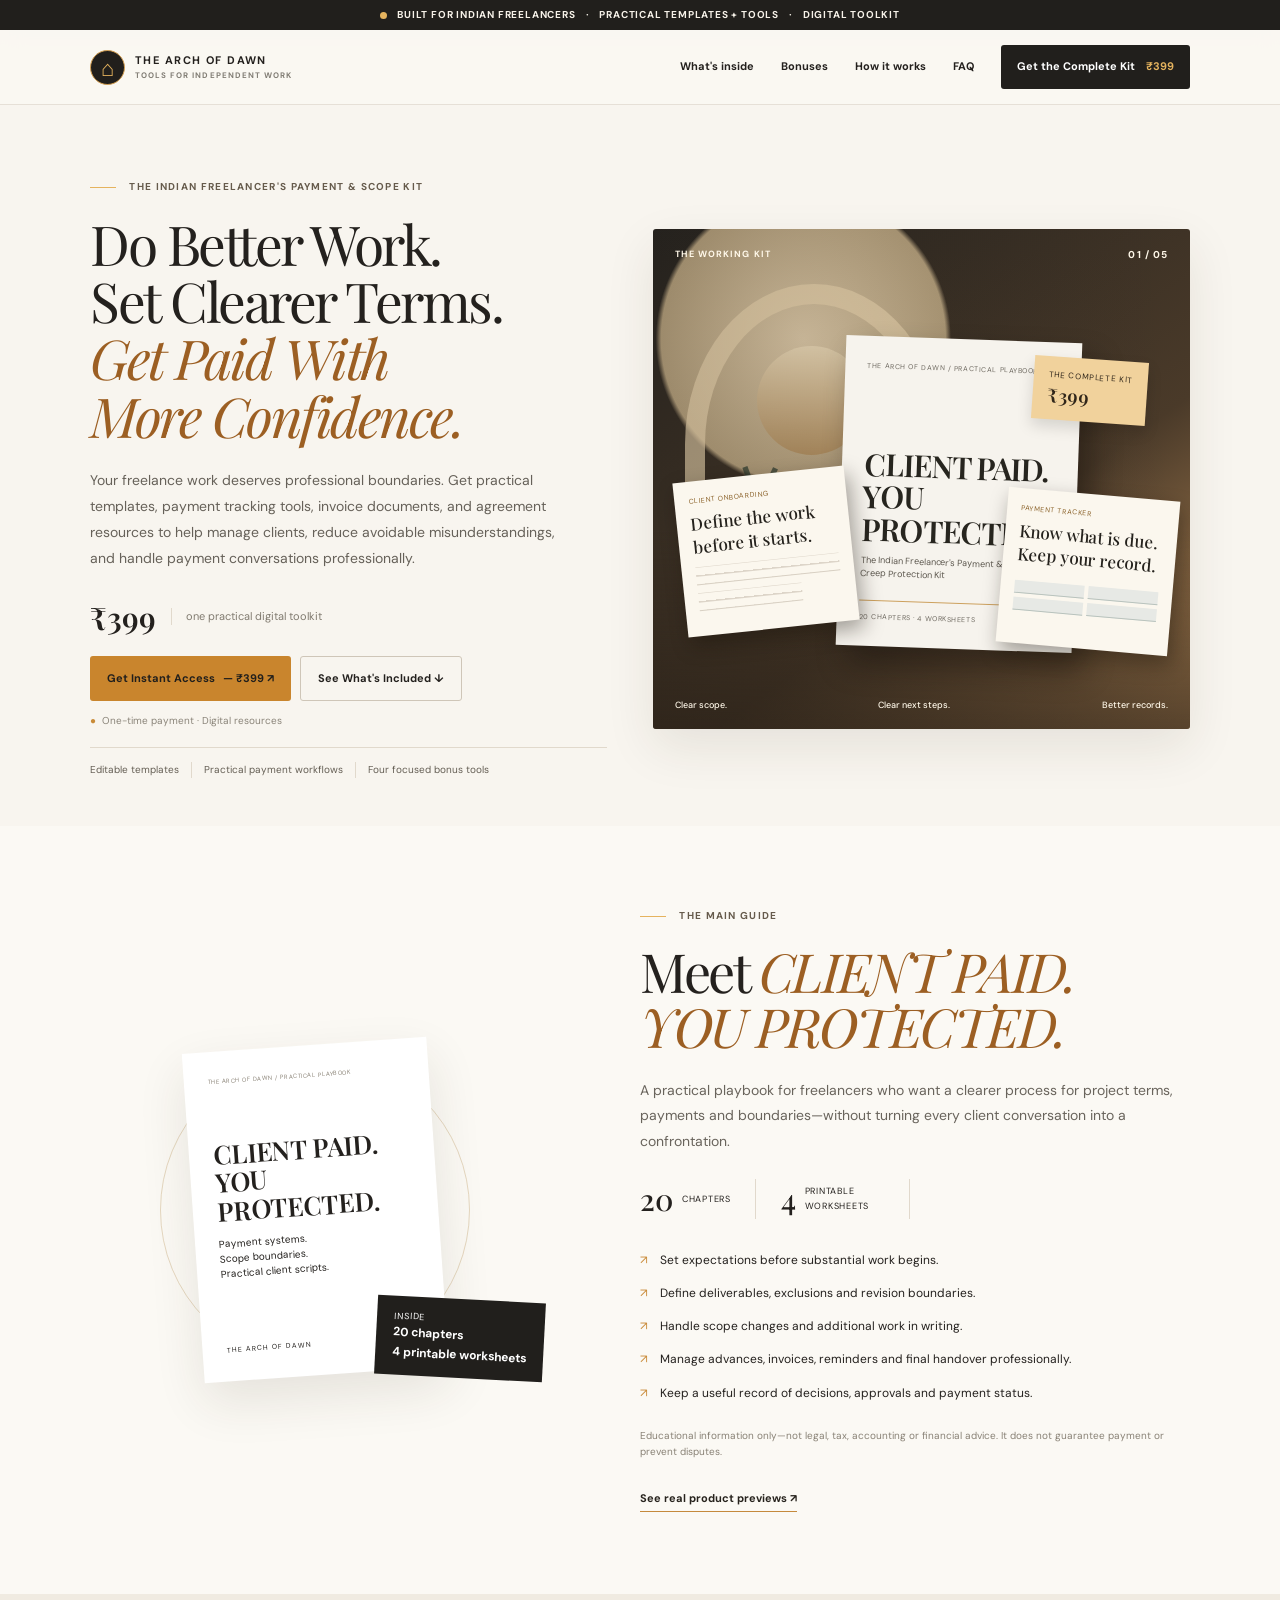
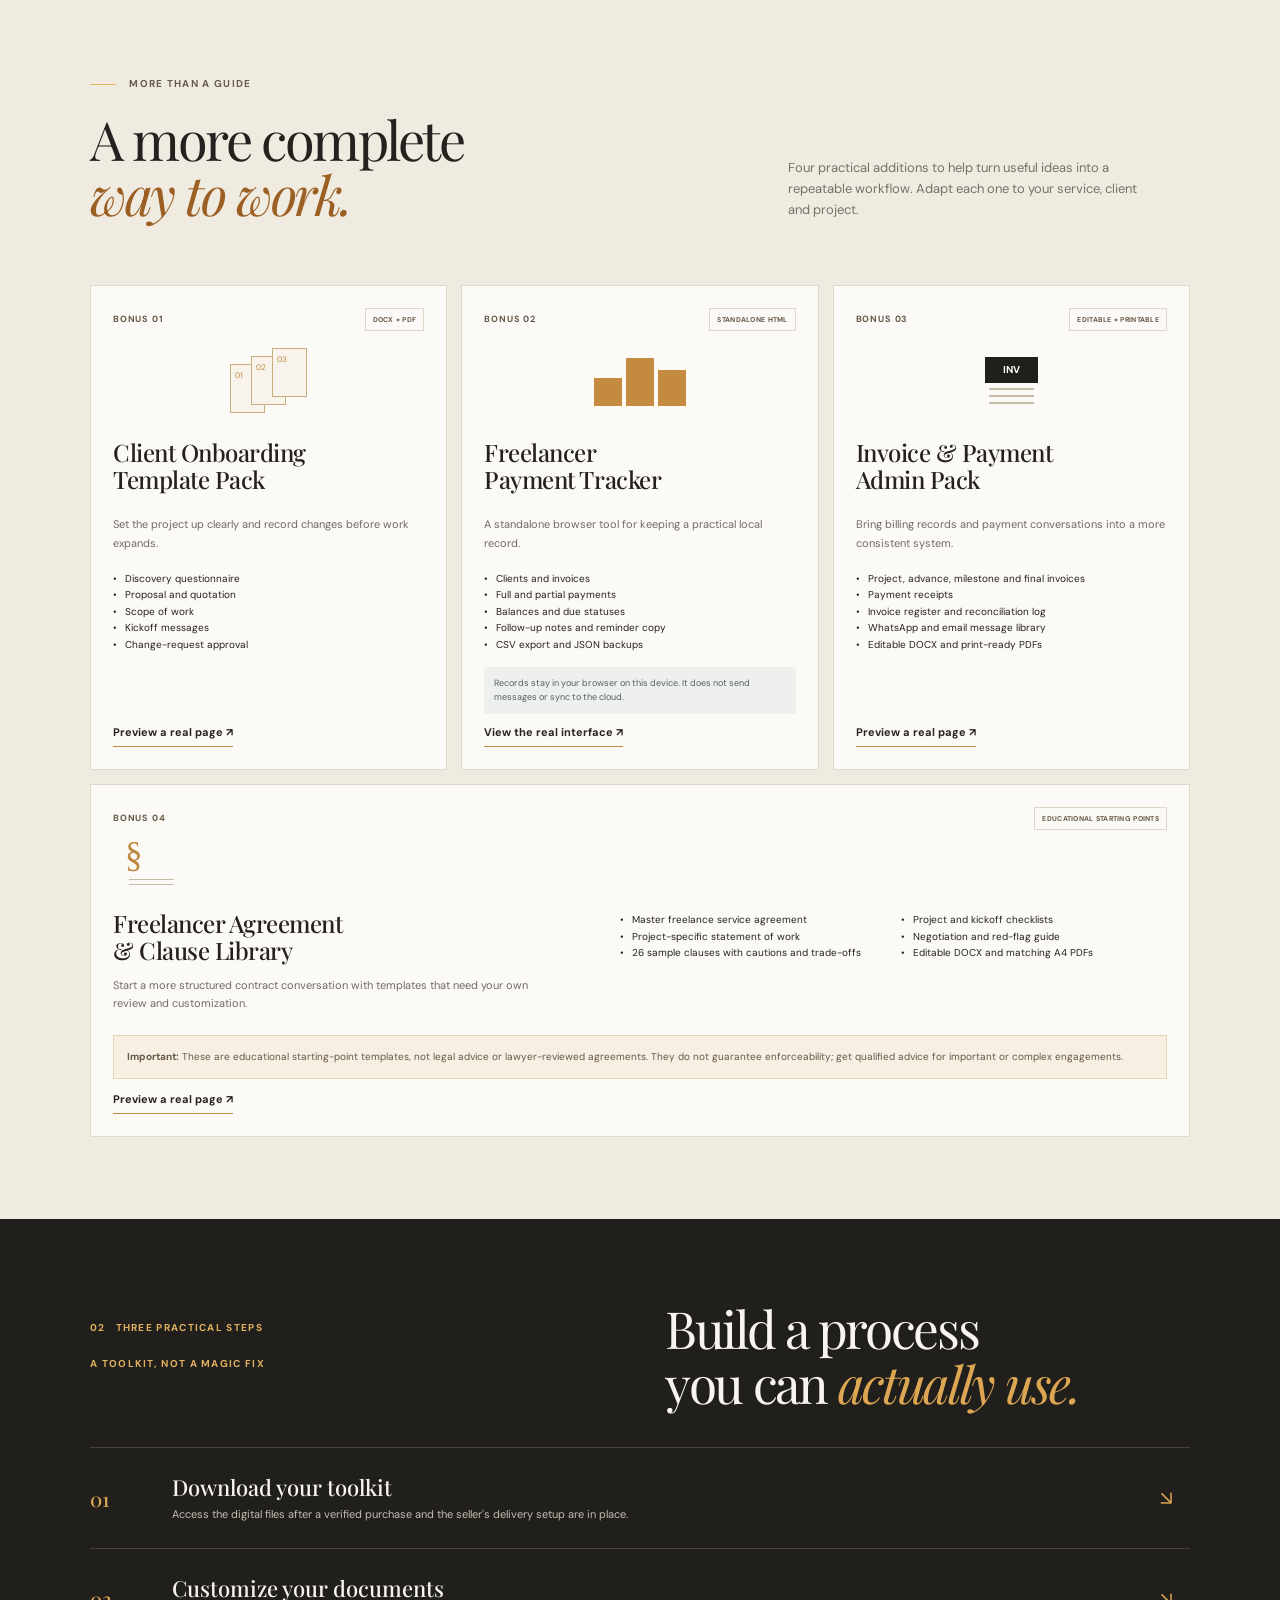
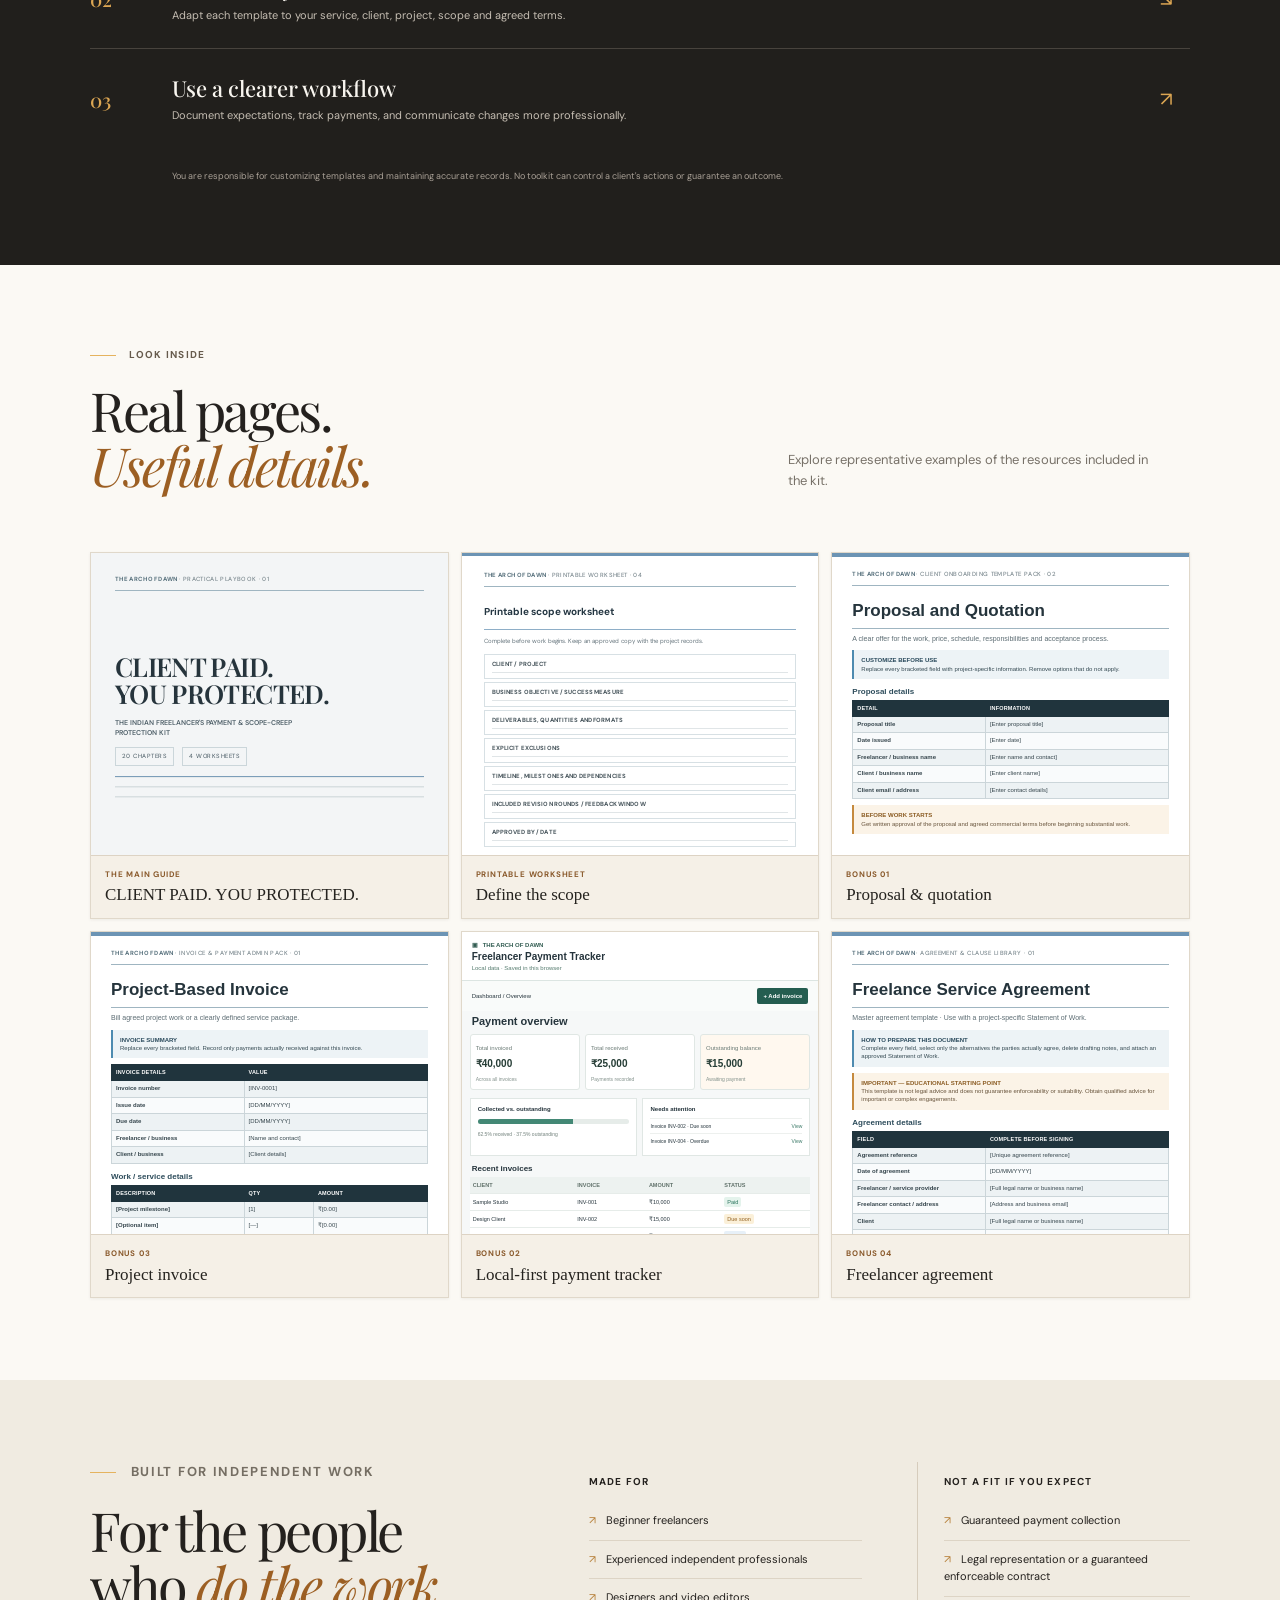
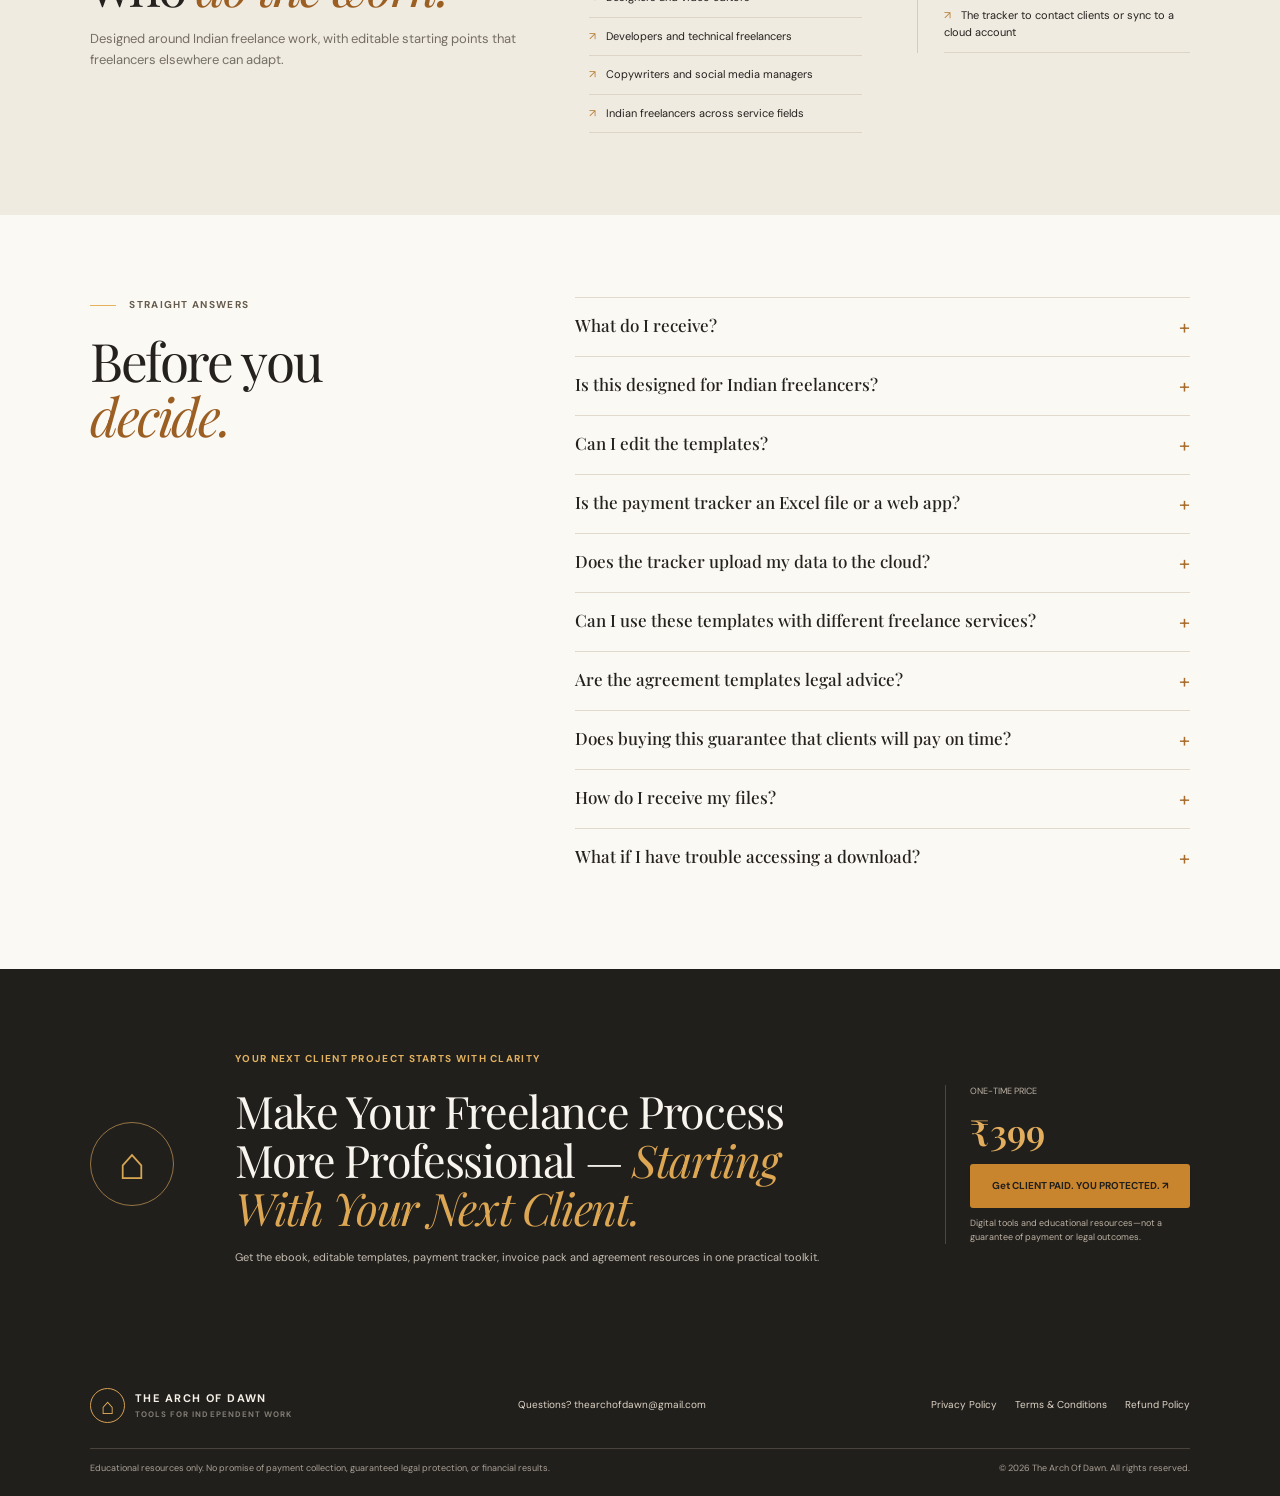
==== commit bc85da5b: "Add Microsoft Clarity tracking to landing page" ====
--- a/public/index.html
+++ b/public/index.html
@@ -1,5 +1,11 @@
 <!doctype html>
-<html lang="en-IN"><head><meta charset="utf-8"><meta name="viewport" content="width=device-width,initial-scale=1"><meta name="theme-color" content="#f8f5ef"><meta name="description" content="CLIENT PAID. YOU PROTECTED. A practical payment, scope and client-workflow toolkit for Indian freelancers. ₹399 one-time."><title>CLIENT PAID. YOU PROTECTED. — The Arch Of Dawn</title><link rel="preconnect" href="https://fonts.googleapis.com"><link rel="preconnect" href="https://fonts.gstatic.com" crossorigin><link href="https://fonts.googleapis.com/css2?family=DM+Sans:wght@400;500;600;700&family=Playfair+Display:ital,wght@0,400;0,500;0,600;1,400;1,500&display=swap" rel="stylesheet"><link rel="stylesheet" href="styles.css"><script src="app.js" defer></script></head><body>
+<html lang="en-IN"><head><meta charset="utf-8"><meta name="viewport" content="width=device-width,initial-scale=1"><meta name="theme-color" content="#f8f5ef"><meta name="description" content="CLIENT PAID. YOU PROTECTED. A practical payment, scope and client-workflow toolkit for Indian freelancers. ₹399 one-time."><title>CLIENT PAID. YOU PROTECTED. — The Arch Of Dawn</title><link rel="preconnect" href="https://fonts.googleapis.com"><link rel="preconnect" href="https://fonts.gstatic.com" crossorigin><link href="https://fonts.googleapis.com/css2?family=DM+Sans:wght@400;500;600;700&family=Playfair+Display:ital,wght@0,400;0,500;0,600;1,400;1,500&display=swap" rel="stylesheet"><link rel="stylesheet" href="styles.css"><script src="app.js" defer></script><script type="text/javascript">
+    (function(c,l,a,r,i,t,y){
+        c[a]=c[a]||function(){(c[a].q=c[a].q||[]).push(arguments)};
+        t=l.createElement(r);t.async=1;t.src="https://www.clarity.ms/tag/"+i;
+        y=l.getElementsByTagName(r)[0];y.parentNode.insertBefore(t,y);
+    })(window, document, "clarity", "script", "yw6evxtrs2");
+</script></head><body>
 <div class="announcement"><i></i> BUILT FOR INDIAN FREELANCERS <b>·</b> PRACTICAL TEMPLATES + TOOLS <b>·</b> DIGITAL TOOLKIT</div>
 <header class="site-header"><div class="container nav-wrap"><a class="brand" href="#top"><span class="brand-icon">⌂</span><span><strong>THE ARCH OF DAWN</strong><small>TOOLS FOR INDEPENDENT WORK</small></span></a><nav class="primary-nav"><a href="#inside">What's inside</a><a href="#bonuses">Bonuses</a><a href="#how">How it works</a><a href="#faq">FAQ</a><a class="nav-cta" href="#buy">Get the Complete Kit <b>₹399</b></a></nav></div></header>
 <main id="top">
--- a/public/styles.css
+++ b/public/styles.css
@@ -98,3 +98,68 @@
 @media(max-width:850px){.paper-preview{height:270px;flex-basis:270px}.preview-grid{gap:12px}}
 @media(max-width:560px){.preview-grid{grid-template-columns:1fr}.paper-preview{height:320px;flex-basis:320px;padding:25px 28px}.preview-caption{min-height:66px}.document-preview h4{margin-top:48px}.cover-preview strong{margin-top:70px}.metrics i{font-size:11px}}
 @media(prefers-reduced-motion:reduce){.preview-card{transition:none}.preview-card:hover{transform:none}}
+
+
+/* Product preview polish: readable, document-like previews with realistic table layouts */
+#previews .paper-preview{height:302px;flex:0 0 302px;padding:20px 22px;background:#fff;color:#1d2b33;border:0;overflow:hidden}
+#previews .paper-preview>small{display:block;color:#58717d;font-size:6px;letter-spacing:.06em;text-transform:uppercase;border-bottom:1px solid #9fb5c1;padding-bottom:6px}
+#previews .paper-preview>small span{color:#78868c;font-weight:500}
+#previews .preview-card{display:flex;flex-direction:column;min-width:0;background:#f6f2eb;border:1px solid #e0d8ca;box-shadow:0 1px 3px #2b241610;overflow:hidden}
+#previews .preview-caption{min-height:62px;padding:12px 14px;background:#f5f0e7;border-top:1px solid #ddd3c4}
+#previews .preview-caption small{color:#8a5a2c;font-size:8px;letter-spacing:.1em}
+#previews .preview-caption b{font:500 17px/1.2 Georgia,serif;color:#25231f}
+#previews .cover-preview{background:#f3f5f6;padding:22px 24px}
+#previews .cover-preview strong{display:block;font:600 26px/1.05 "Playfair Display",Georgia,serif;color:#26343c;margin-top:62px;letter-spacing:-.025em}
+#previews .cover-preview p{font-size:7px;line-height:1.5;color:#50616a;max-width:220px}
+#previews .cover-meta{display:flex;gap:8px;margin-top:8px}
+#previews .cover-meta span{font-size:6px;letter-spacing:.08em;border:1px solid #cbd6da;padding:4px 6px;color:#43555e}
+#previews .rule-lines{height:30px;background:repeating-linear-gradient(0deg,transparent 0 8px,#d8dfe1 9px 10px);margin-top:10px}
+#previews .worksheet{padding:18px 22px;background:#fff}
+#previews .worksheet>b{display:block;font-size:10px;color:#243642;border-bottom:1px solid #8eaec7;padding:9px 0;margin:8px 0 7px}
+#previews .worksheet .sheet-intro{font-size:6px;line-height:1.4;color:#64737b;margin:0 0 8px}
+#previews .worksheet div:not(.preview-caption){position:relative;border:1px solid #d7e0e4;background:#fff;color:#45535a;font-size:6px;font-weight:700;letter-spacing:.02em;line-height:1.3;height:25px;padding:6px 7px;margin-bottom:3px}
+#previews .worksheet div span{display:block;border-bottom:1px solid #e0e5e7;margin-top:4px}
+#previews .document-preview{padding:17px 20px;background:#fff}
+#previews .document-preview h4{font:700 17px/1.2 Arial,sans-serif;color:#25343c;margin:15px 0 5px;padding-bottom:6px;border-bottom:1px solid #9fb5c1}
+#previews .document-preview p{font:7px/1.4 Arial,sans-serif;color:#5c6c73;margin:0 0 7px}
+#previews .document-preview h5{font:700 8px Arial,sans-serif;color:#2d4c5b;margin:8px 0 4px}
+#previews .doc-callout{font:6px/1.4 Arial,sans-serif;background:#edf3f6;border-left:2px solid #4e8bb0;padding:6px 7px;margin:6px 0;color:#344952}
+#previews .doc-callout b{font-size:6px;color:#29495b}
+#previews .doc-callout.amber{background:#fbf3e7;border-left-color:#c58a3e;color:#67533b}
+#previews .doc-callout.amber b{color:#8a5b22}
+#previews .doc-table{border-collapse:collapse;width:100%;font:6px/1.25 Arial,sans-serif;color:#35454c;margin:4px 0}
+#previews .doc-table th{background:#20343d;color:#fff;text-align:left;font-size:5.5px;letter-spacing:.03em;padding:4px;border:1px solid #20343d}
+#previews .doc-table td{padding:4px;border:1px solid #cbd5d9;background:#f9fbfc}
+#previews .doc-table tr:nth-child(even) td{background:#edf2f4}
+#previews .doc-table td:first-child{width:42%;font-weight:600}
+#previews .tracker-preview{padding:0;background:#f6f8f8;color:#25343c}
+#previews .tracker-topline{display:flex;flex-direction:column;gap:3px;background:#fff;padding:9px 10px;border-bottom:1px solid #dce5e2;font:6px Arial,sans-serif}
+#previews .tracker-topline>span:first-child{font-weight:700;color:#315c51}
+#previews .tracker-topline>b{font-size:10px}
+#previews .tracker-status{color:#557b6e}
+#previews .tracker-toolbar{display:flex;justify-content:space-between;align-items:center;padding:7px 10px;font:6px Arial,sans-serif;background:#f9fbfa}
+#previews .tracker-toolbar b{background:#245d50;color:#fff;padding:5px 6px;border-radius:2px}
+#previews .tracker-preview h4{font:700 11px Arial,sans-serif;margin:4px 10px 7px}
+#previews .metrics{display:flex;gap:5px;padding:0 8px 8px}
+#previews .metrics i{display:flex;flex-direction:column;flex:1;min-width:0;background:#fff;border:1px solid #e0e7e4;padding:7px 5px;font-style:normal}
+#previews .metrics small{font:6px Arial,sans-serif;color:#6b7b76}
+#previews .metrics b{font:700 10px Arial,sans-serif;color:#263d36;margin:3px 0}
+#previews .metrics em{font:5px Arial,sans-serif;color:#82918b;font-style:normal}
+#previews .tracker-panels{display:grid;grid-template-columns:1fr 1fr;gap:5px;padding:0 8px}
+#previews .tracker-panels>div{background:#fff;border:1px solid #e0e7e4;padding:7px;font:6px Arial,sans-serif}
+#previews .tracker-panels>div>b{display:block;margin-bottom:6px;font-size:6px}
+#previews .progress{height:5px;background:#e6ece9;border-radius:5px;overflow:hidden;margin:7px 0}
+#previews .progress i{display:block;width:62.5%;height:100%;background:#438875}
+#previews .tracker-panels small{font-size:5px;color:#71817b}
+#previews .tracker-panels p{font-size:5px;padding:4px 0;border-top:1px solid #edf0ee;margin:0}
+#previews .tracker-panels p span{float:right;color:#3c7a68}
+#previews .tracker-preview h5{font:700 8px Arial,sans-serif;margin:8px 10px 4px}
+#previews .tracker-table{border-collapse:collapse;width:calc(100% - 16px);margin:0 8px;font:5.5px Arial,sans-serif}
+#previews .tracker-table th{background:#edf2f0;text-align:left;padding:5px 3px;color:#60716a}
+#previews .tracker-table td{background:#fff;border-top:1px solid #e6ece9;padding:5px 3px}
+#previews .tracker-table td i{font-style:normal;color:#26715a;background:#e4f3ec;padding:2px 3px;border-radius:2px}
+#previews .tracker-table td i.due{color:#92611f;background:#fbf0d9}
+#previews .tracker-table td i.partial{color:#476f95;background:#e7f0f8}
+#previews .tracker-footnote{font:5px Arial,sans-serif;color:#84918c;margin:5px 10px}
+@media(max-width:850px){#previews .paper-preview{height:290px;flex-basis:290px}}
+@media(max-width:560px){#previews .preview-grid{grid-template-columns:1fr}#previews .paper-preview{height:320px;flex-basis:320px;padding:22px 25px}#previews .tracker-preview{padding:0}#previews .document-preview h4{margin-top:18px}}
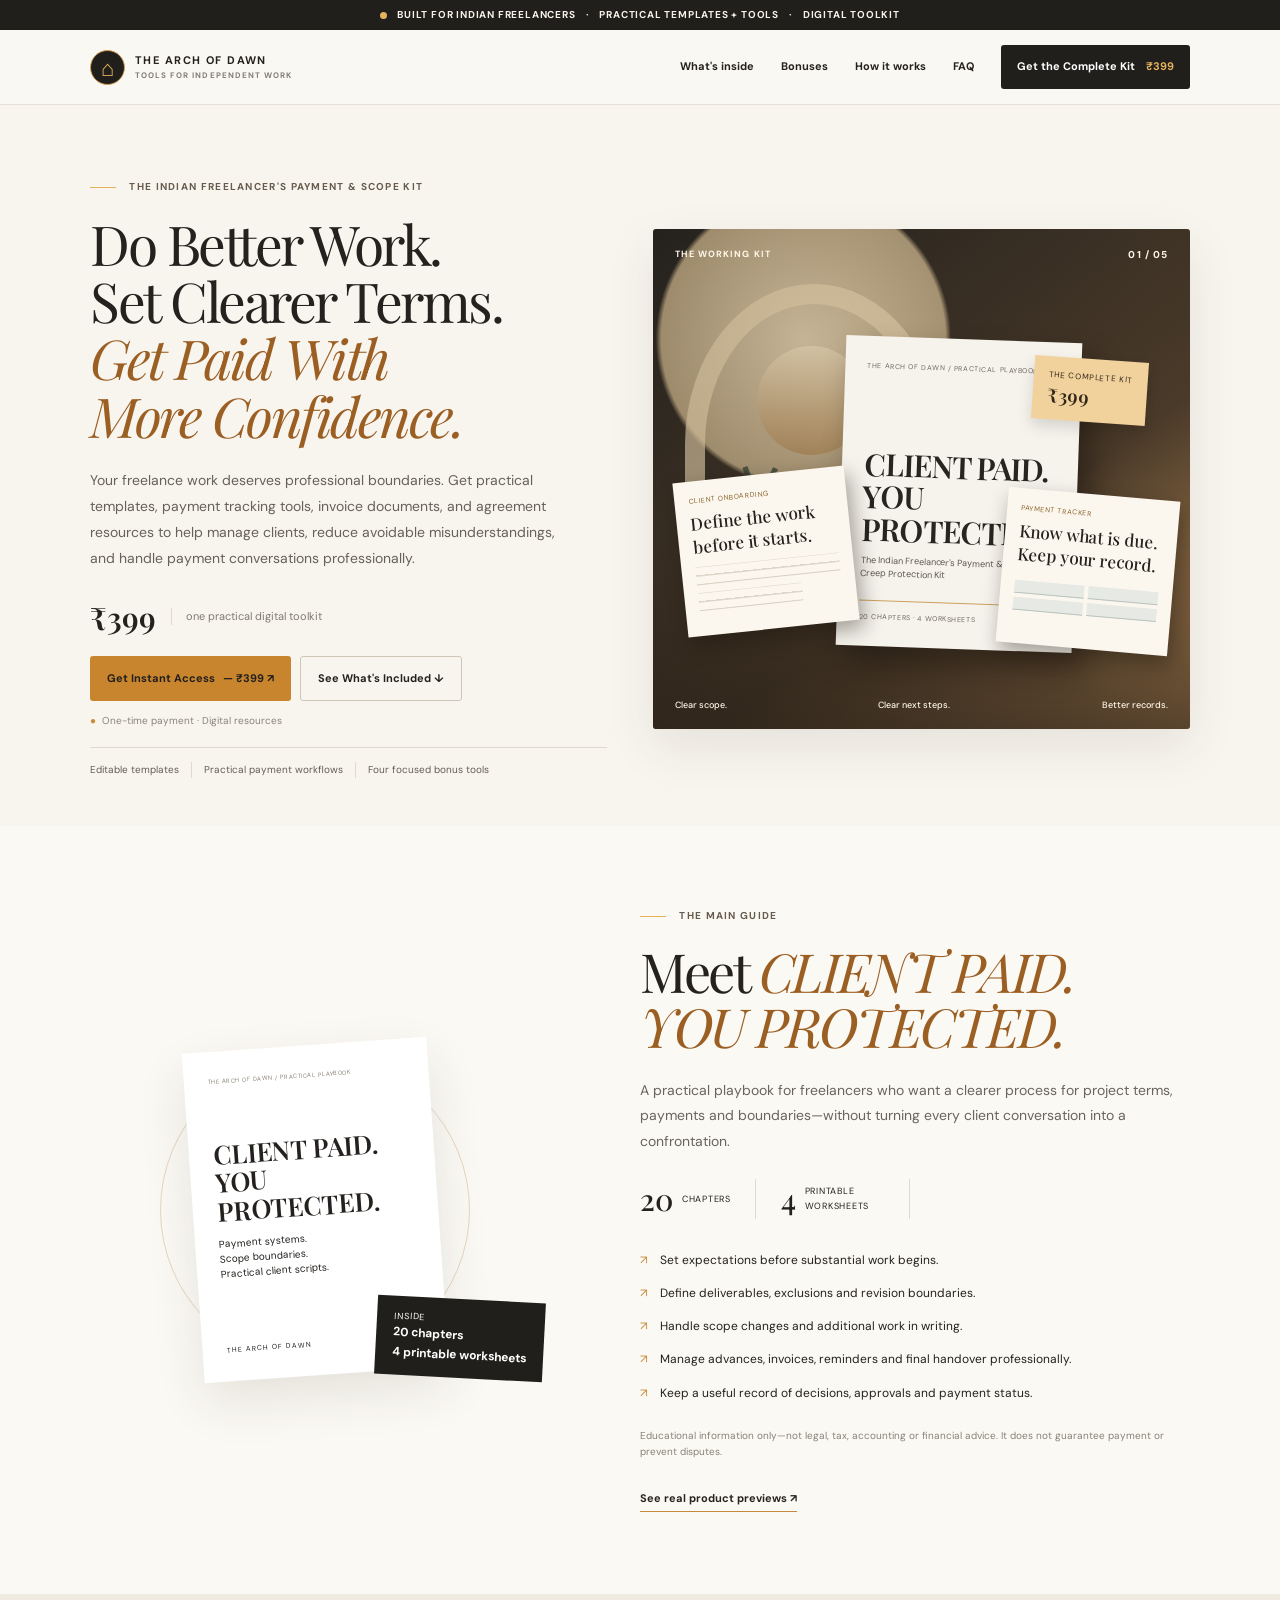
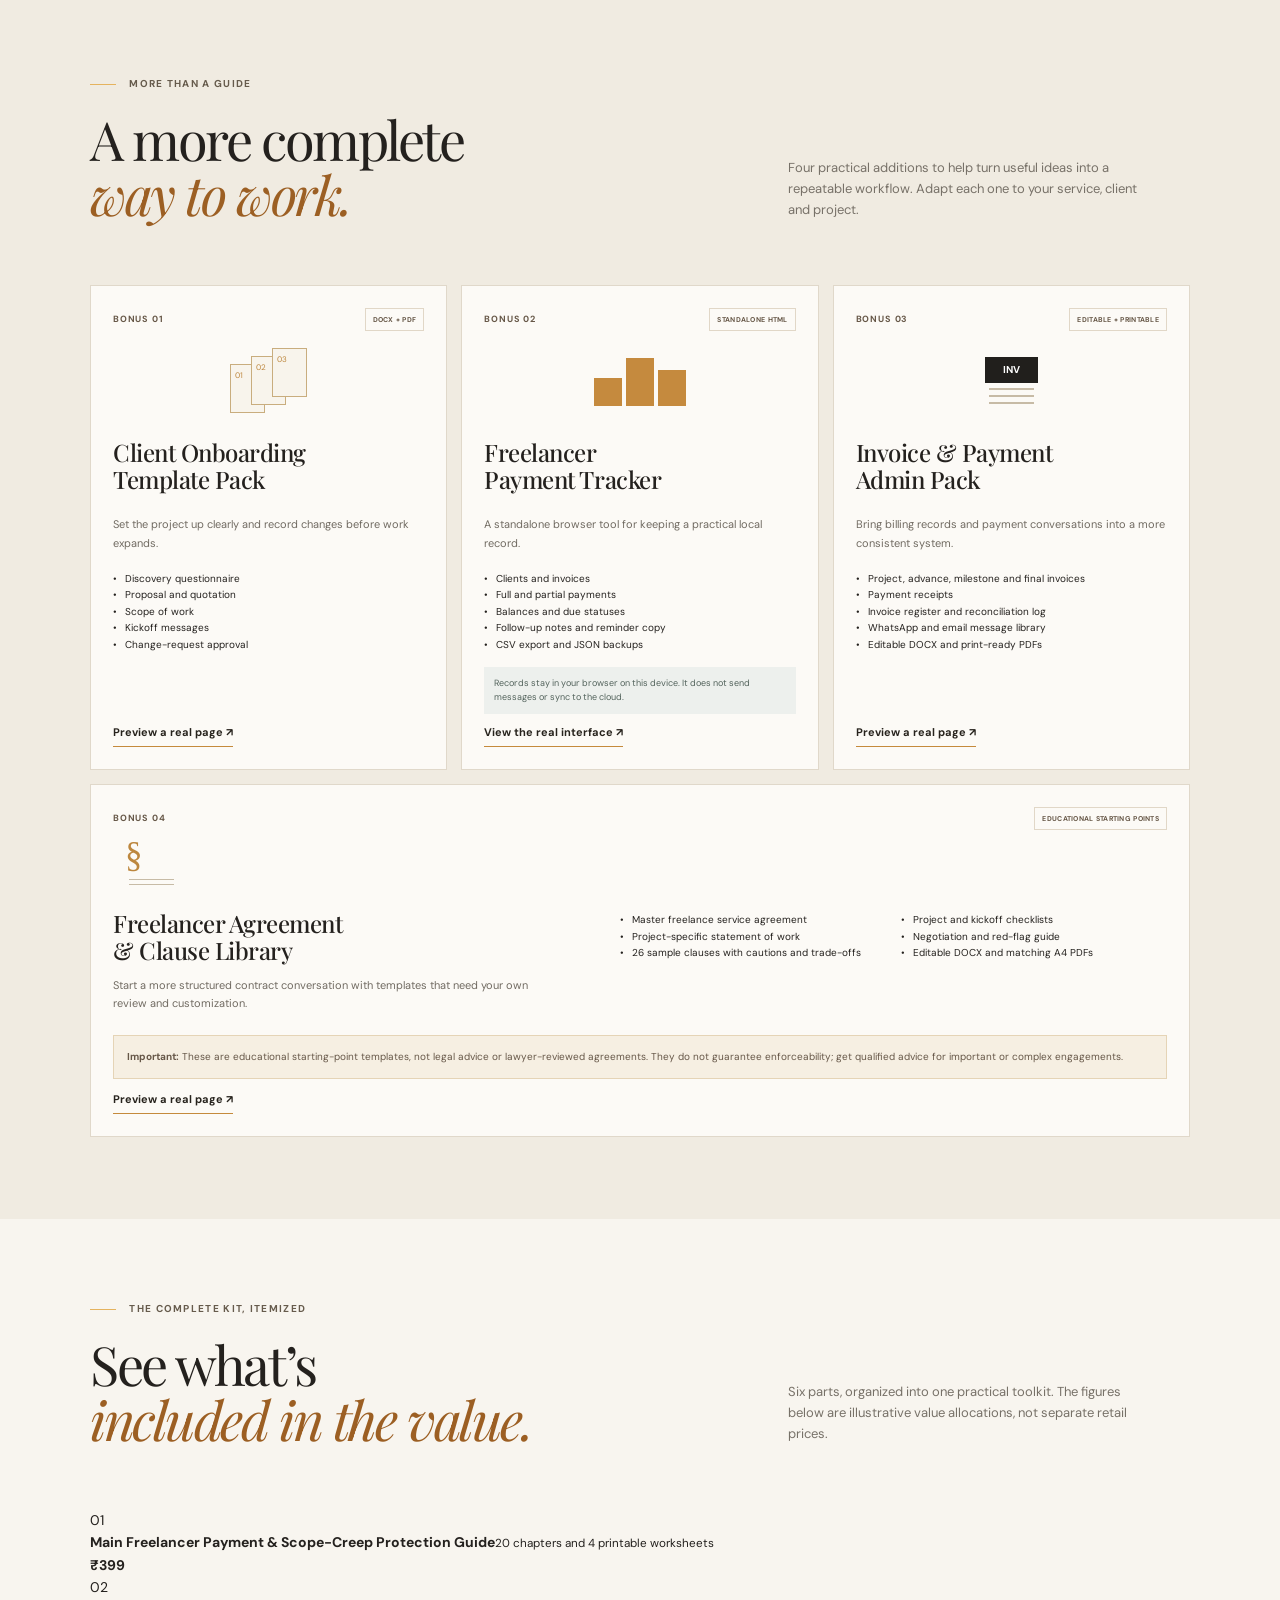
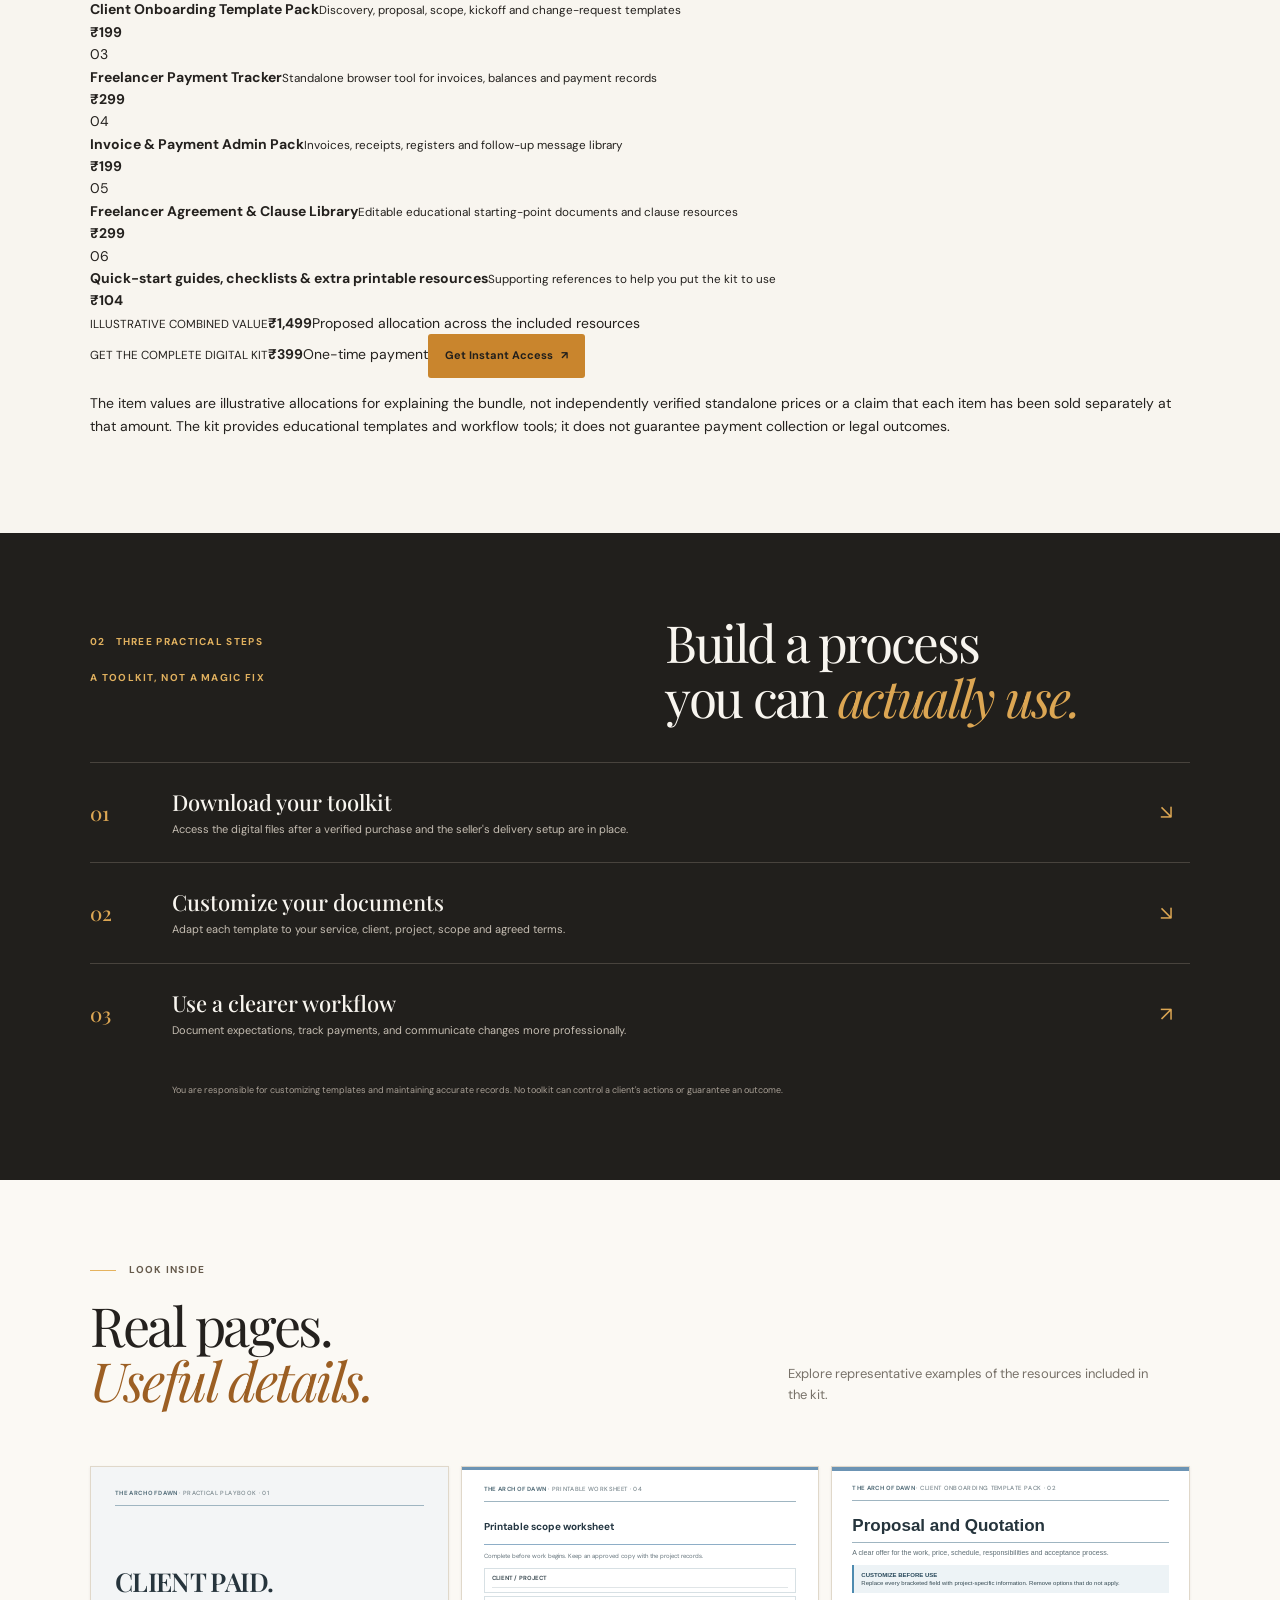
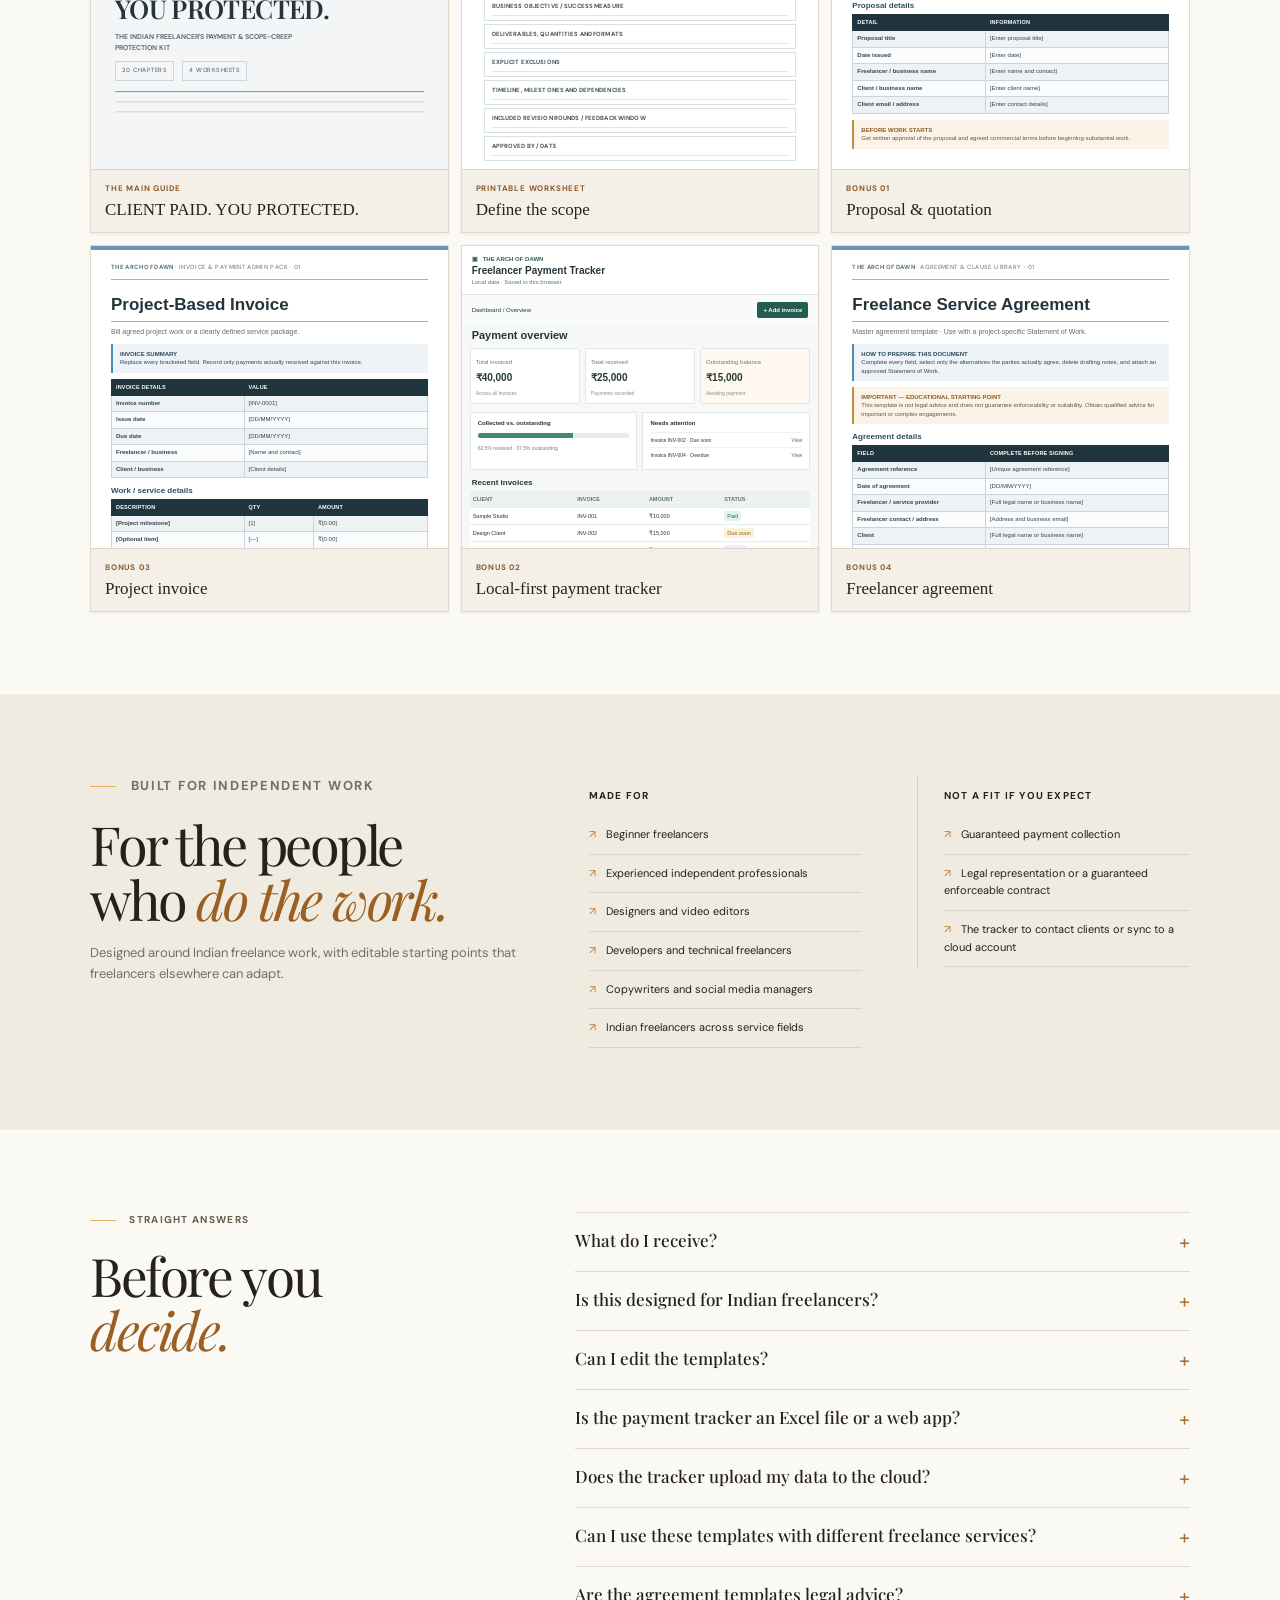
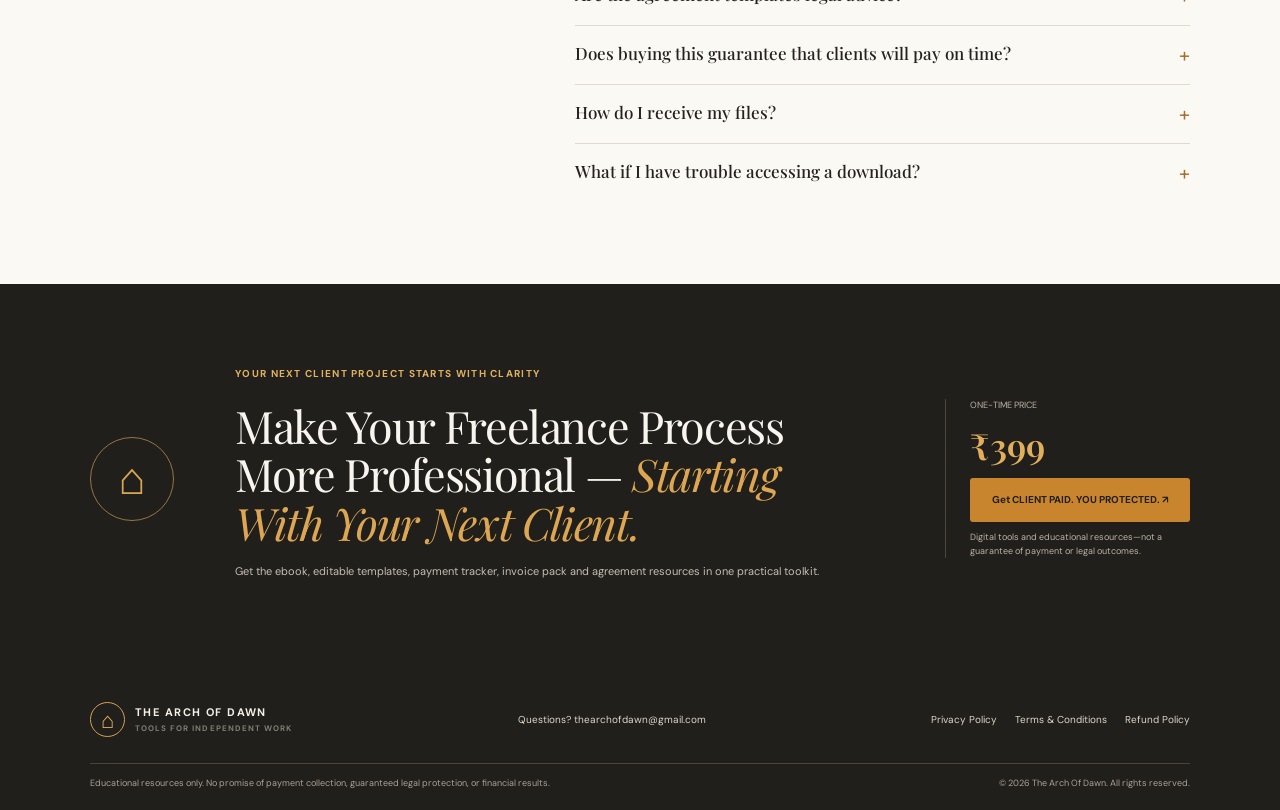
==== commit 122ee798: "Add itemized bundle value section to landing page" ====
--- a/public/index.html
+++ b/public/index.html
@@ -17,6 +17,29 @@
 <article class="bonus-card"><div class="card-top"><span>BONUS 02</span><b>STANDALONE HTML</b></div><div class="icon-art bars"><i></i><i></i><i></i></div><h3>Freelancer<br>Payment Tracker</h3><p>A standalone browser tool for keeping a practical local record.</p><ul><li>Clients and invoices</li><li>Full and partial payments</li><li>Balances and due statuses</li><li>Follow-up notes and reminder copy</li><li>CSV export and JSON backups</li></ul><div class="card-note">Records stay in your browser on this device. It does not send messages or sync to the cloud.</div><a class="text-link" href="#previews">View the real interface ↗</a></article>
 <article class="bonus-card"><div class="card-top"><span>BONUS 03</span><b>EDITABLE + PRINTABLE</b></div><div class="icon-art invoice-art"><b>INV</b><i></i><i></i><i></i></div><h3>Invoice &amp; Payment<br>Admin Pack</h3><p>Bring billing records and payment conversations into a more consistent system.</p><ul><li>Project, advance, milestone and final invoices</li><li>Payment receipts</li><li>Invoice register and reconciliation log</li><li>WhatsApp and email message library</li><li>Editable DOCX and print-ready PDFs</li></ul><a class="text-link" href="#previews">Preview a real page ↗</a></article>
 <article class="bonus-card bonus-wide"><div class="card-top"><span>BONUS 04</span><b>EDUCATIONAL STARTING POINTS</b></div><div class="wide-content"><div><div class="icon-art clause-art">§ <i></i><i></i></div><h3>Freelancer Agreement<br>&amp; Clause Library</h3><p>Start a more structured contract conversation with templates that need your own review and customization.</p></div><ul><li>Master freelance service agreement</li><li>Project-specific statement of work</li><li>26 sample clauses with cautions and trade-offs</li><li>Project and kickoff checklists</li><li>Negotiation and red-flag guide</li><li>Editable DOCX and matching A4 PDFs</li></ul></div><div class="important"><b>Important:</b> These are educational starting-point templates, not legal advice or lawyer-reviewed agreements. They do not guarantee enforceability; get qualified advice for important or complex engagements.</div><a class="text-link" href="#previews">Preview a real page ↗</a></article></div></div></section>
+<section class="value-section section" id="value-breakdown">
+<div class="container">
+<div class="section-heading value-heading">
+<div><p class="eyebrow"><i></i> THE COMPLETE KIT, ITEMIZED</p><h2>See what’s<br><em>included in the value.</em></h2></div>
+<p>Six parts, organized into one practical toolkit. The figures below are illustrative value allocations, not separate retail prices.</p>
+</div>
+<div class="value-panel">
+<div class="value-list">
+<div class="value-row"><span class="value-number">01</span><div class="value-item"><b>Main Freelancer Payment &amp; Scope-Creep Protection Guide</b><small>20 chapters and 4 printable worksheets</small></div><strong>₹399</strong></div>
+<div class="value-row"><span class="value-number">02</span><div class="value-item"><b>Client Onboarding Template Pack</b><small>Discovery, proposal, scope, kickoff and change-request templates</small></div><strong>₹199</strong></div>
+<div class="value-row"><span class="value-number">03</span><div class="value-item"><b>Freelancer Payment Tracker</b><small>Standalone browser tool for invoices, balances and payment records</small></div><strong>₹299</strong></div>
+<div class="value-row"><span class="value-number">04</span><div class="value-item"><b>Invoice &amp; Payment Admin Pack</b><small>Invoices, receipts, registers and follow-up message library</small></div><strong>₹199</strong></div>
+<div class="value-row"><span class="value-number">05</span><div class="value-item"><b>Freelancer Agreement &amp; Clause Library</b><small>Editable educational starting-point documents and clause resources</small></div><strong>₹299</strong></div>
+<div class="value-row"><span class="value-number">06</span><div class="value-item"><b>Quick-start guides, checklists &amp; extra printable resources</b><small>Supporting references to help you put the kit to use</small></div><strong>₹104</strong></div>
+</div>
+<div class="value-total">
+<div class="value-total-copy"><small>ILLUSTRATIVE COMBINED VALUE</small><strong class="value-was">₹1,499</strong><span>Proposed allocation across the included resources</span></div>
+<div class="value-price"><small>GET THE COMPLETE DIGITAL KIT</small><strong>₹399</strong><span>One-time payment</span><a class="button button-amber" data-purchase href="https://superprofile.bio/vp/client-paid--you-protected--%E2%80%94-freelancer-protection-kit?checkout=true">Get Instant Access <b>↗</b></a></div>
+</div>
+<p class="value-disclaimer">The item values are illustrative allocations for explaining the bundle, not independently verified standalone prices or a claim that each item has been sold separately at that amount. The kit provides educational templates and workflow tools; it does not guarantee payment collection or legal outcomes.</p>
+</div>
+</div>
+</section>
 <section class="how-section section" id="how"><div class="container"><div class="how-head"><div><p class="eyebrow">02 &nbsp; THREE PRACTICAL STEPS</p><p class="eyebrow light">A TOOLKIT, NOT A MAGIC FIX</p></div><h2>Build a process<br>you can <em>actually use.</em></h2></div><div class="step-row"><b>01</b><div><h3>Download your toolkit</h3><p>Access the digital files after a verified purchase and the seller's delivery setup are in place.</p></div><span>↘</span></div><div class="step-row"><b>02</b><div><h3>Customize your documents</h3><p>Adapt each template to your service, client, project, scope and agreed terms.</p></div><span>↘</span></div><div class="step-row"><b>03</b><div><h3>Use a clearer workflow</h3><p>Document expectations, track payments, and communicate changes more professionally.</p></div><span>↗</span></div><p class="how-note">You are responsible for customizing templates and maintaining accurate records. No toolkit can control a client's actions or guarantee an outcome.</p></div></section>
 <section class="previews section" id="previews"><div class="container"><div class="section-heading"><div><p class="eyebrow"><i></i> LOOK INSIDE</p><h2>Real pages.<br><em>Useful details.</em></h2></div><p>Explore representative examples of the resources included in the kit.</p></div><div class="preview-grid">
 <article class="preview-card"><div class="paper-preview cover-preview"><small>THE ARCH OF DAWN <span>· PRACTICAL PLAYBOOK · 01</span></small><strong>CLIENT PAID.<br>YOU PROTECTED.</strong><p>THE INDIAN FREELANCER'S PAYMENT &amp; SCOPE-CREEP PROTECTION KIT</p><div class="cover-meta"><span>20 CHAPTERS</span><span>4 WORKSHEETS</span></div><div class="rule-lines"></div></div><div class="preview-caption"><small>THE MAIN GUIDE</small><b>CLIENT PAID. YOU PROTECTED.</b></div></article>
